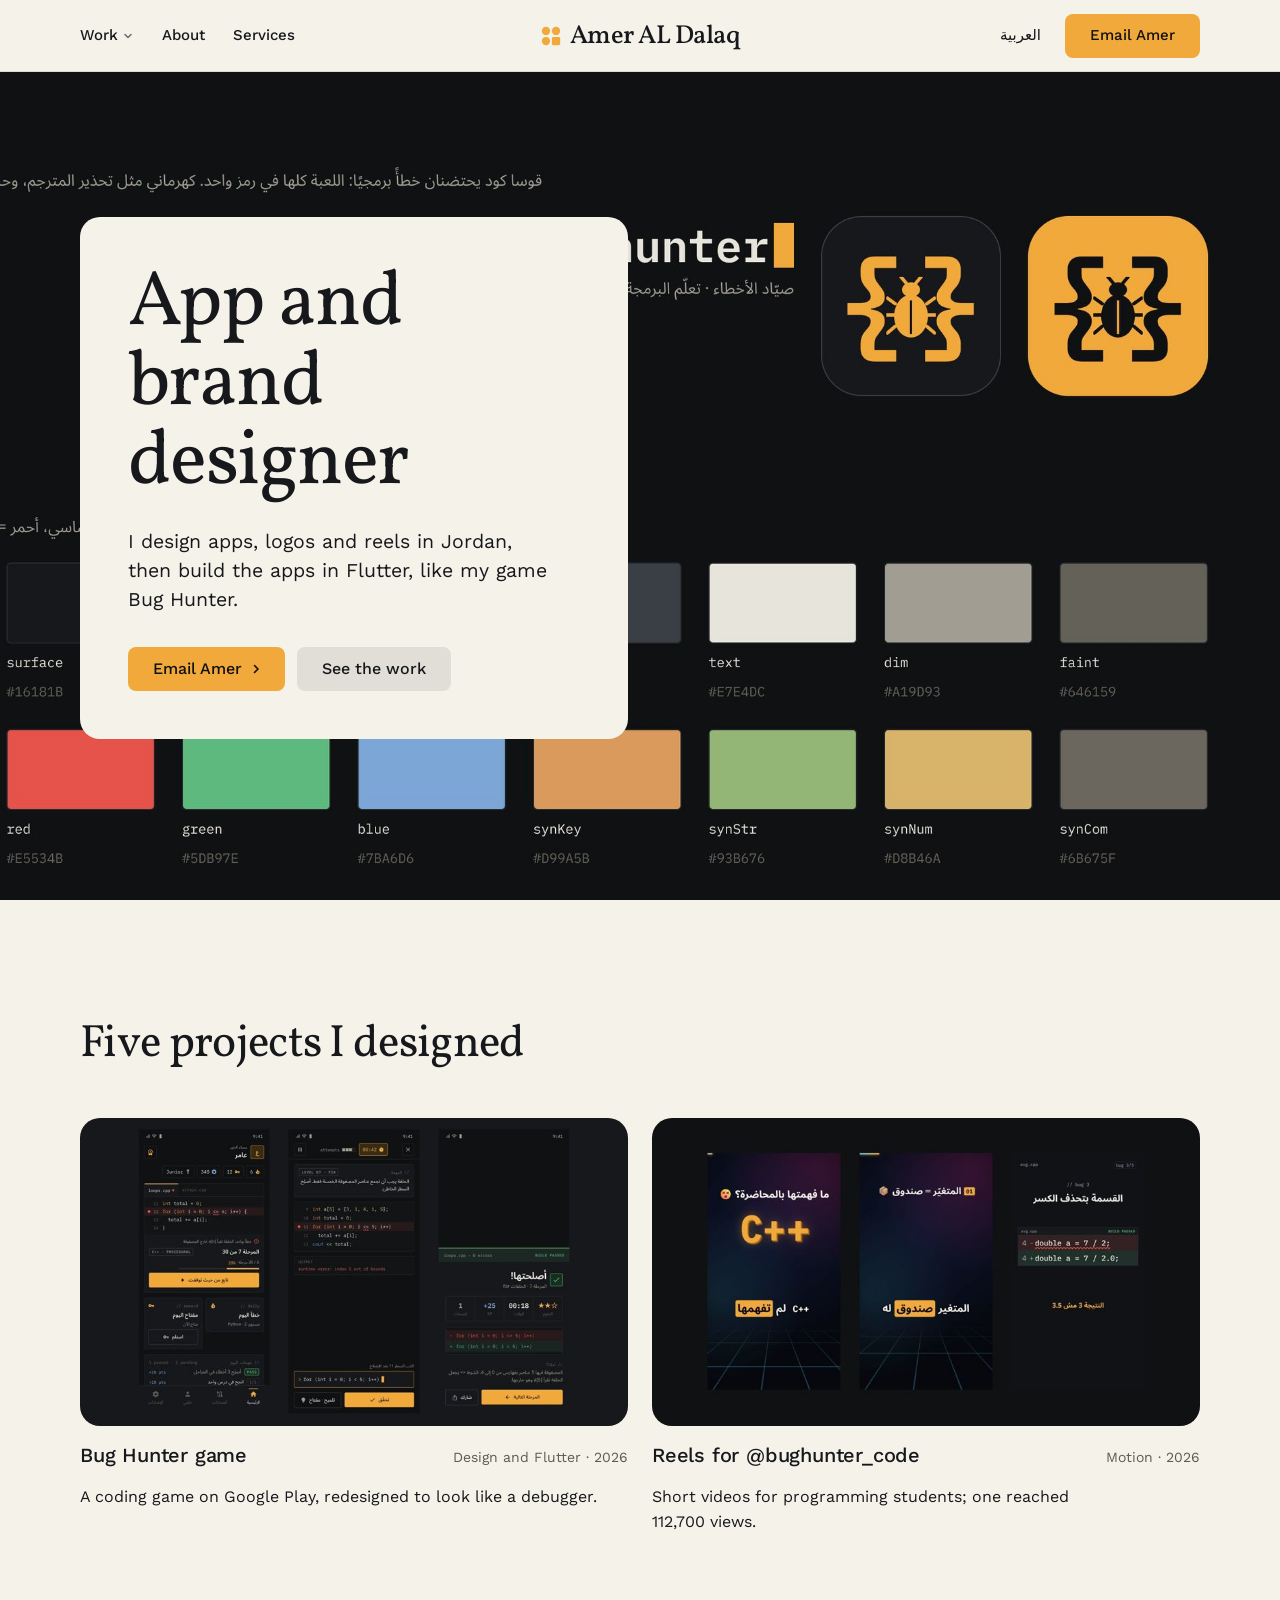
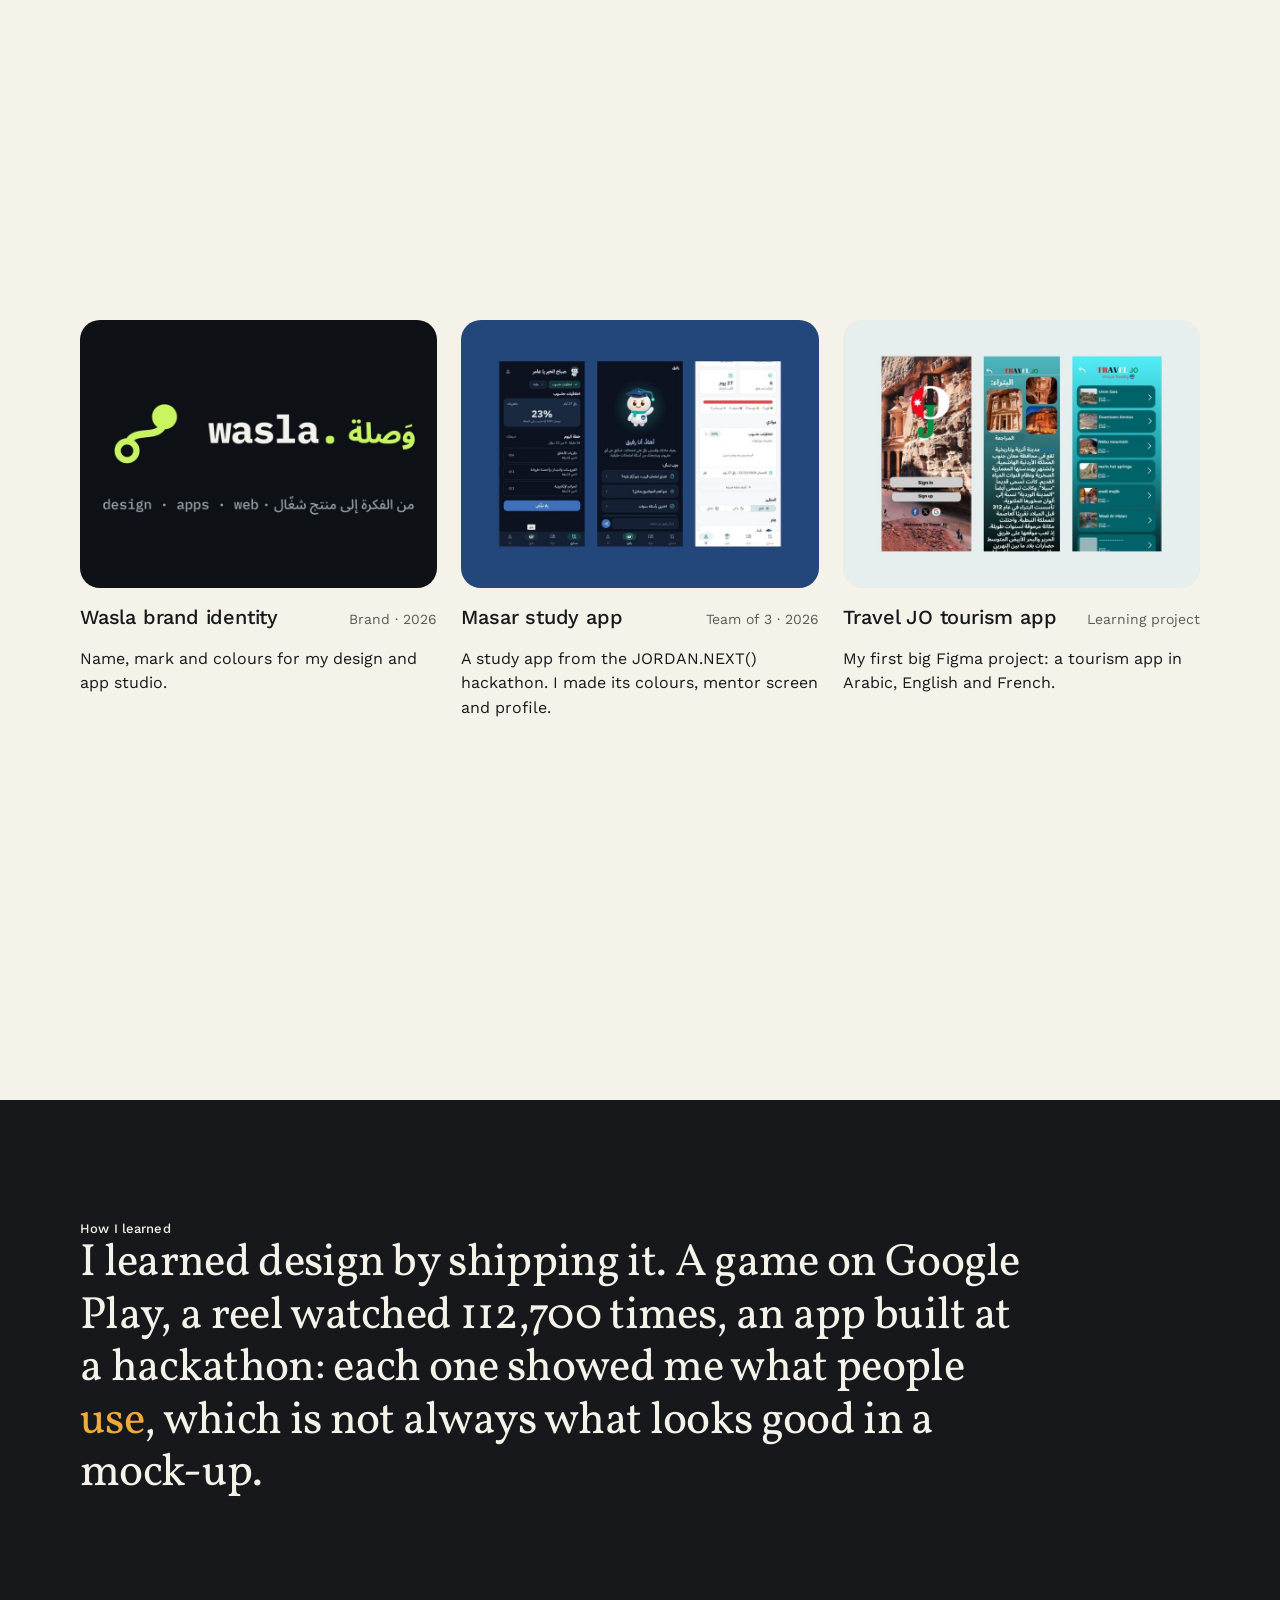
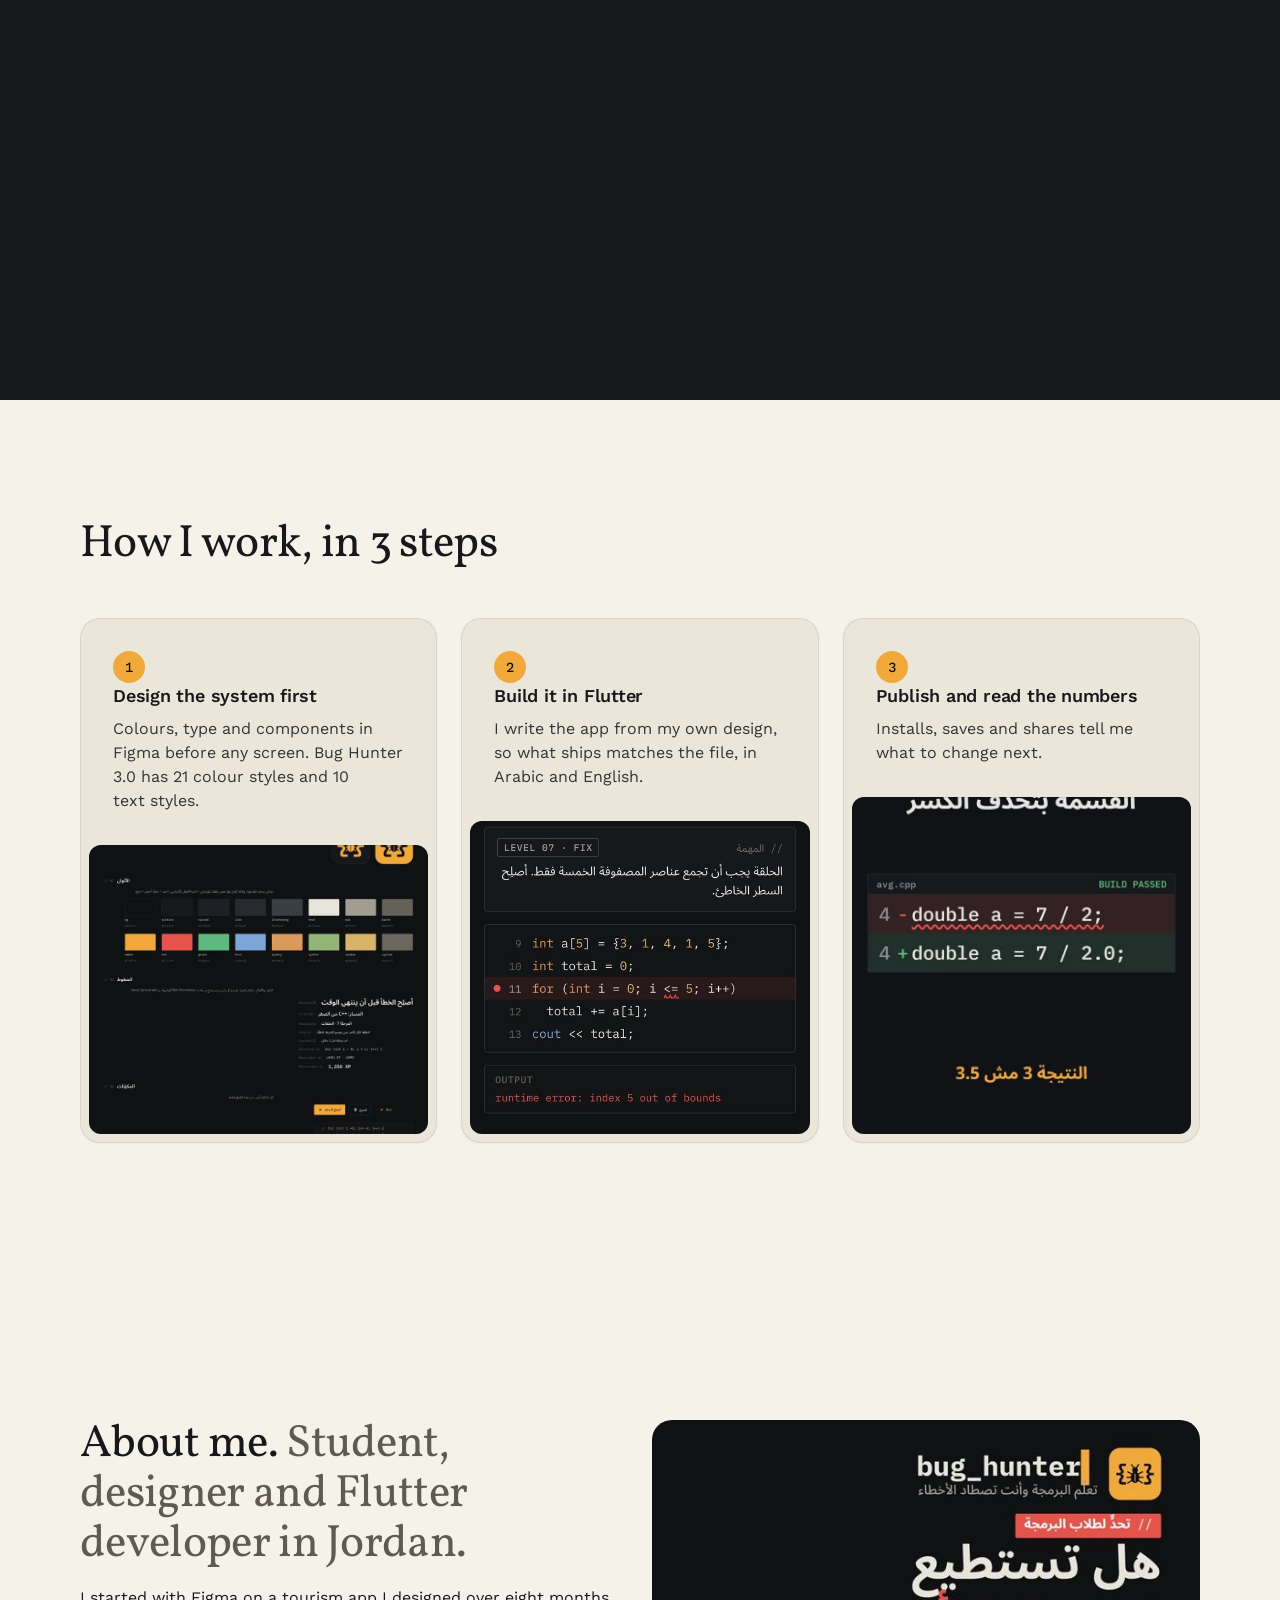
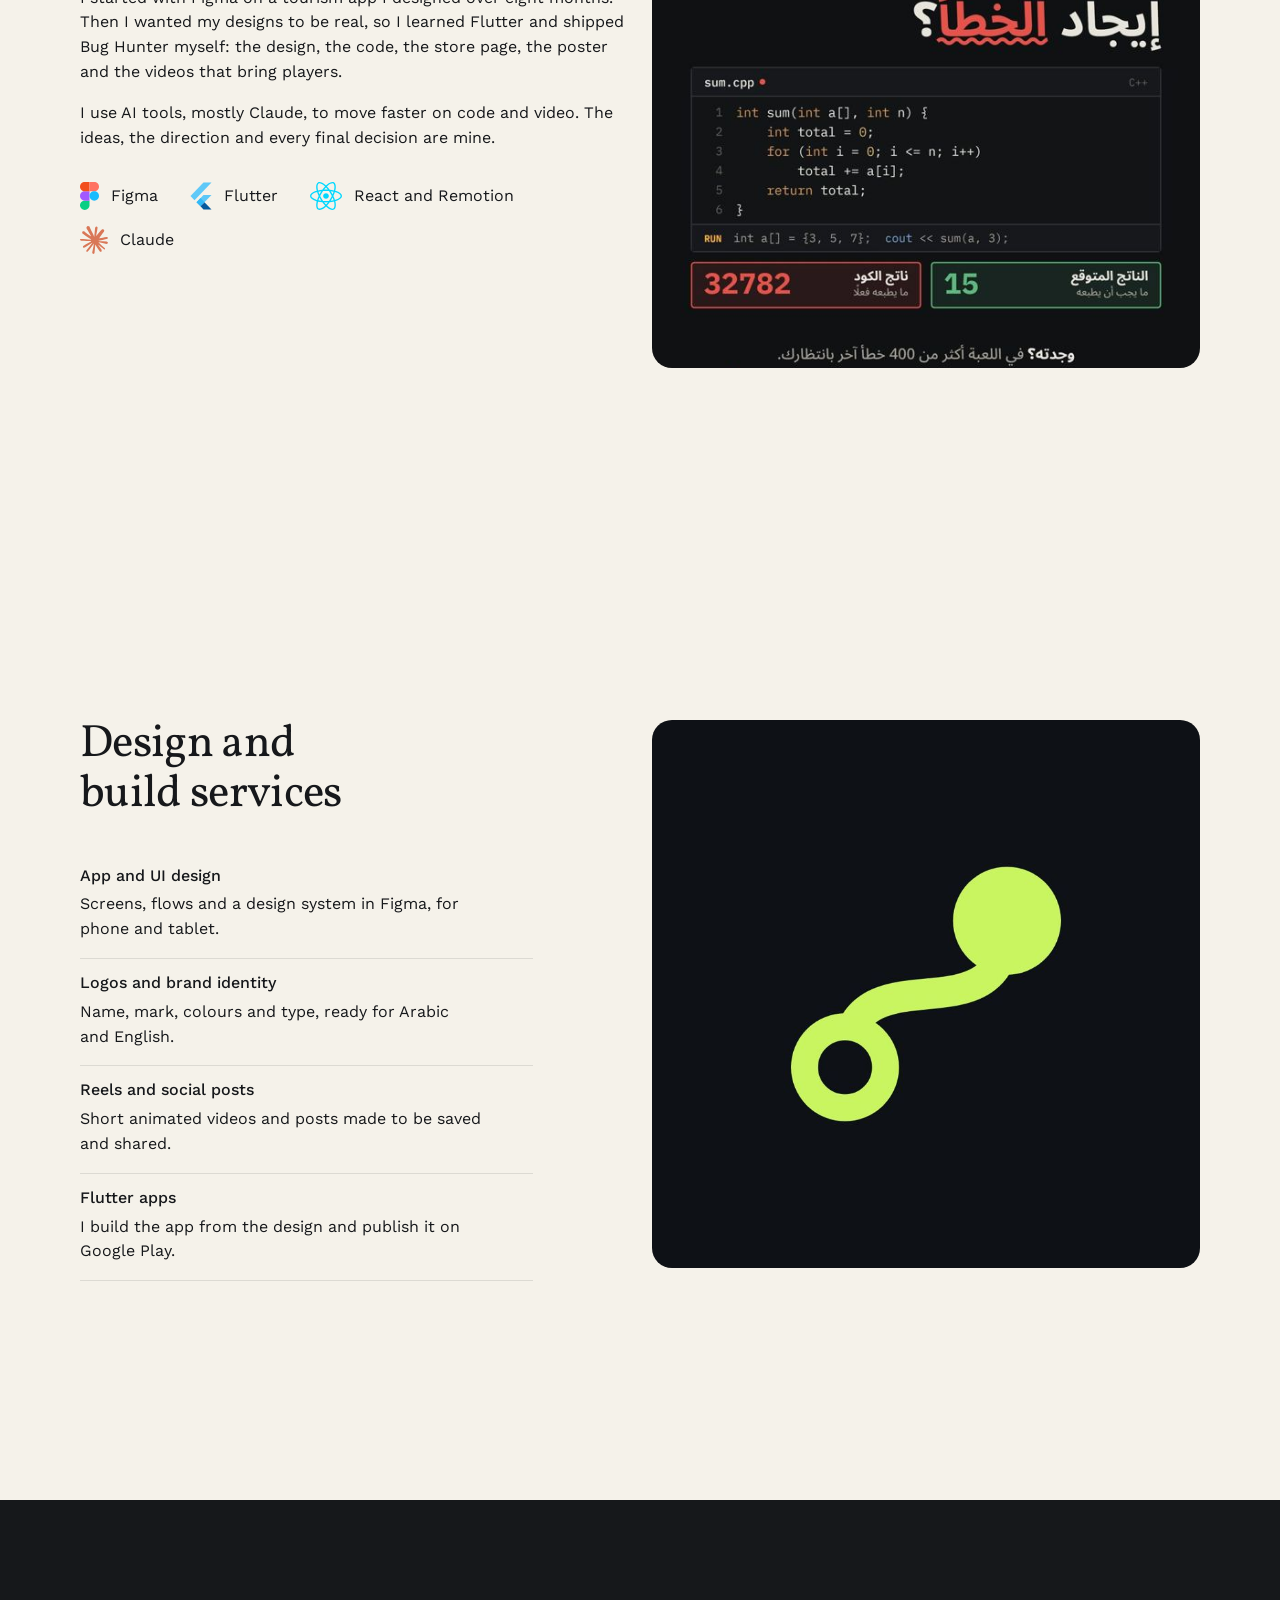
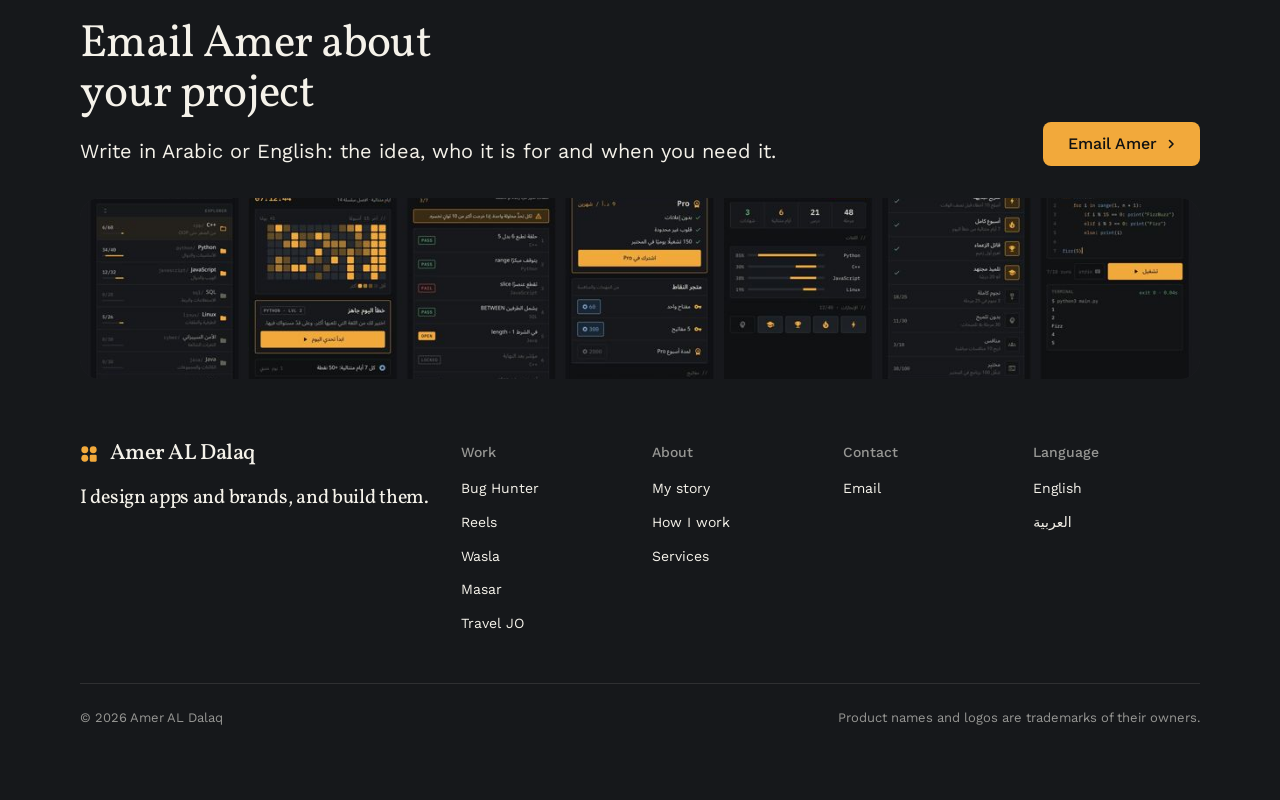
==== index.html @ de35b605 "Portfolio site: home page, five project pages, English and Arabic Co-Authored-By: Claude Opus 5.5 <n" ====
<!doctype html>
<html lang="en" data-type="service" data-radius="soft" data-buttons="tonal" data-motion>
<head>
<meta charset="utf-8">
<meta name="viewport" content="width=device-width, initial-scale=1, viewport-fit=cover">
<title data-ar-title-text="عامر الدلق: مصمم تطبيقات وهويات بصرية في الأردن">Amer AL Dalaq: app and brand designer in Jordan</title>
<meta name="description" content="Portfolio of Amer AL Dalaq: the Bug Hunter game, the Wasla brand, the Masar and Travel JO apps, and reels, from the first Figma frame to Google Play." data-ar-content="أعمال عامر الدلق: شاشات تطبيقات وشعارات وفيديوهات قصيرة، من أول إطار في Figma حتى تطبيق منشور على Google Play.">
<meta property="og:type" content="website">
<meta property="og:title" content="Amer AL Dalaq: app and brand designer in Jordan">
<meta property="og:description" content="App screens, logos and short videos, from Figma to Google Play.">
<meta property="og:image" content="share.jpg">
<meta name="twitter:card" content="summary_large_image">
<link rel="icon" href="favicon.svg" type="image/svg+xml">
<meta name="theme-color" content="#f5f2ea">
<!-- <link rel="canonical" href="https://amermdd2007-cell.github.io/portfolio/"> once the address is final -->
<meta name="site-kind" content="other">
<meta name="page-type" content="service">
<script>
  // Arabic chosen before (or ?lang=ar): hide the page for a moment so English never flashes; site.js lifts it.
  (function(){var q=new URLSearchParams(location.search).get('lang');
  if(q==='ar'){var r=document.documentElement;r.lang='ar';r.dir='rtl';r.classList.add('i18n-wait');setTimeout(function(){r.classList.remove('i18n-wait')},900)}})();
</script>
<link rel="preconnect" href="https://fonts.googleapis.com">
<link rel="preconnect" href="https://fonts.gstatic.com" crossorigin>
<link href="https://fonts.googleapis.com/css2?family=Vollkorn:wght@400&family=Work+Sans:wght@400..600&display=swap" rel="stylesheet">
<link rel="stylesheet" href="assets/system.css">
<link rel="stylesheet" href="assets/ui/cards.css">
<link rel="stylesheet" href="assets/motion/motion.css">
<link rel="stylesheet" href="assets/layout/layout.css">
<link rel="stylesheet" href="assets/icons/icon.css">
<style>
:root {
  --p-bg: #f5f2ea; --p-surface: #ebe6da; --p-ink: #16181b; --p-muted: #5f5b53;
  --p-accent: #f2a93b; --p-accent-ink: #111111; --p-action: #f2a93b; --p-action-ink: #111111;
  --p-inv-bg: #16181b; --p-inv-surface: #232427; --p-inv-ink: #f5f2ea; --p-inv-muted: #979794;
  --p-inv-accent: #f2a93b; --p-inv-accent-ink: #111111; --p-inv-action: #f2a93b; --p-inv-action-ink: #111111;
  --font-display: "Vollkorn", Georgia, serif;
  --font-text: "Work Sans", system-ui, sans-serif;
  --display-weight: 400;
  --display-tracking: -0.015em;
  --display-tracking-xl: -0.02em;
  --ly-scale: 1.04;
}
</style>
<link rel="stylesheet" href="site.css">
<script>document.documentElement.classList.add('m-enter');setTimeout(()=>document.documentElement.classList.add('m-enter-done'),700)</script>
<script>document.documentElement.classList.add('mo-js');setTimeout(()=>document.documentElement.classList.add('mo-safe'),2500)</script>
<link rel="modulepreload" href="assets/moments/moments.js">
<link rel="modulepreload" href="assets/moments/lib.js">
<link rel="modulepreload" href="assets/moments/word-highlight/moment.js">
</head>
<body>
<!-- type: service (a designer people hire)
     deal: hero photo, nav nav-split, close close-photo, footer footer-dark, rhythm space, buttons tonal, mark dots, grounds none
     palette card-pastels (sky-sand's blue ground fought the dark amber and teal work), type vollkorn (Vollkorn / Work Sans; IBM Plex Sans Arabic in Arabic)
     moments: word-highlight in #approach
     plan: hero (1) · work (2, g2) · approach statement (1) · process steps (1) · about (1) · services (1) · closing (1) -->

<header class="nav nav--split">
  <div class="wrap nav__bar">
    <a class="skip-link" href="#top" data-ar="تخطَّ إلى المحتوى">Skip to content</a>
    <nav class="nav__links" aria-label="Main" data-ar-aria="الرئيسية">
      <div class="nav__item">
        <a class="nav__link" href="#work"><span data-ar="الأعمال">Work</span> <svg class="chev" viewBox="0 0 12 12" aria-hidden="true"><path d="M3 4.5l3 3 3-3" fill="none" stroke="currentColor" stroke-width="1.5" stroke-linecap="round" stroke-linejoin="round"/></svg></a>
        <div class="nav__menu">
          <div class="wrap grid">
            <a class="menu-card span-3" href="work/bug-hunter.html">
              <div class="panel"><img class="frame__img" src="img/cover-bug-hunter-800.jpg" srcset="img/cover-bug-hunter-800.jpg 800w, img/cover-bug-hunter.jpg 1600w" sizes="(min-width: 1024px) 45vw, 92vw" width="1600" height="1200" alt="Three screens of the Bug Hunter game in its dark debugger style" data-ar-alt="ثلاث شاشات من لعبة Bug Hunter بتصميم المصحّح الداكن" loading="lazy"></div>
              <span class="t-card">Bug Hunter</span>
              <span class="t-small muted" data-ar="لعبة برمجة على Google Play">A programming game on Google Play</span>
            </a>
            <a class="menu-card span-3" href="work/reels.html">
              <div class="panel"><img class="frame__img" src="img/cover-reels-800.jpg" srcset="img/cover-reels-800.jpg 800w, img/cover-reels.jpg 1600w" sizes="(min-width: 1024px) 45vw, 92vw" width="1600" height="1200" alt="Three frames from Bug Hunter's C++ reels" data-ar-alt="ثلاث لقطات من فيديوهات C++ لصفحة Bug Hunter" loading="lazy"></div>
              <span class="t-card" data-ar="فيديوهات قصيرة">Short videos</span>
              <span class="t-small muted" data-ar="فيديو واحد وصل إلى 112,700 مشاهدة">One reached 112,700 views</span>
            </a>
            <a class="menu-card span-3" href="work/wasla.html">
              <div class="panel"><img class="frame__img" src="img/cover-wasla-800.jpg" srcset="img/cover-wasla-800.jpg 800w, img/cover-wasla.jpg 1200w" sizes="(min-width: 1024px) 45vw, 92vw" width="1200" height="900" alt="The wasla logo in lime on a dark ground" data-ar-alt="شعار وَصلة باللون الليموني على خلفية داكنة" loading="lazy"></div>
              <span class="t-card" data-ar="وَصلة">Wasla</span>
              <span class="t-small muted" data-ar="هوية لاستوديو تصميم وتطبيقات">Identity for a design and app studio</span>
            </a>
            <a class="menu-card span-3" href="work/masar.html">
              <div class="panel"><img class="frame__img" src="img/cover-masar-800.jpg" srcset="img/cover-masar-800.jpg 800w, img/cover-masar.jpg 1600w" sizes="(min-width: 1024px) 45vw, 92vw" width="1600" height="1200" alt="Three screens of the Masar study app on a navy ground" data-ar-alt="ثلاث شاشات من تطبيق مسار على خلفية كحلية" loading="lazy"></div>
              <span class="t-card" data-ar="مسار">Masar</span>
              <span class="t-small muted" data-ar="تطبيق مذاكرة من هاكاثون">A study app from a hackathon</span>
            </a>
          </div>
        </div>
      </div>
      <div class="nav__item"><a class="nav__link" href="#about" data-ar="عنّي">About</a></div>
      <div class="nav__item"><a class="nav__link" href="#services" data-ar="الخدمات">Services</a></div>
    </nav>
    <a class="nav__logo" href="#top"><span class="mark" data-mark="dots" aria-hidden="true"></span><span data-ar="عامر الدلق">Amer AL Dalaq</span></a>
    <div class="nav__actions">
      <button class="lang-toggle nav__link" type="button" data-lang-toggle lang="ar" aria-label="اقرأ الصفحة بالعربية">العربية</button>
      <a class="btn btn--primary" href="mailto:amer.mdddd.2007@gmail.com" data-ar="راسل عامر">Email Amer</a>
    </div>
    <button class="nav__toggle" type="button" aria-expanded="false" aria-label="Menu" data-ar-aria="القائمة">
      <svg width="18" height="18" viewBox="0 0 18 18" aria-hidden="true"><path d="M2 5h14M2 13h14" stroke="currentColor" stroke-width="1.6" stroke-linecap="round"/></svg>
    </button>
  </div>
</header>

<main id="top">
  <section class="hero hero--photo" data-enter data-calm="left" aria-labelledby="hero-h">
    <img class="hero__bg" src="img/hero.jpg" srcset="img/hero-1200.jpg 1200w, img/hero.jpg 2400w" sizes="100vw" width="2400" height="1333" alt="The Bug Hunter 3.0 design system in Figma: the bug logo on amber, the colour swatches and their names" data-ar-alt="نظام تصميم Bug Hunter 3.0 في Figma: شعار الحشرة على الكهرماني، وعيّنات الألوان وأسماؤها" style="--ly-pos: 100% 30%; --ly-pos-phone: 92% 40%" fetchpriority="high">
    <div class="wrap"><div class="hero-text">
      <div class="hero__text">
        <h1 id="hero-h" data-ar="مصمم تطبيقات وهويات بصرية">App and brand designer</h1>
        <p class="hero__lead" data-ar="أصمّم التطبيقات والشعارات والفيديوهات القصيرة في الأردن، ثم أبني التطبيقات بـ <bdi>Flutter</bdi>، مثل لعبتي <bdi>Bug Hunter</bdi>.">I design apps, logos and reels in Jordan, then build the apps in Flutter, like my game Bug Hunter.</p>
        <div class="btn-row">
          <a class="btn btn--primary" href="mailto:amer.mdddd.2007@gmail.com"><span data-ar="راسل عامر">Email Amer</span><svg class="m-arrow" viewBox="0 0 12 12" aria-hidden="true"><path class="m-arrow__stem" d="M1 6h8"/><path class="m-arrow__head" d="M4.5 2.5 8 6l-3.5 3.5"/></svg></a>
          <a class="btn btn--secondary" href="#work" data-ar="شاهد الأعمال">See the work</a>
        </div>
      </div>
    </div></div>
  </section>

  <section class="section g2" id="work" style="--h: 2" aria-labelledby="work-h">
    <div class="wrap">
      <div class="group">
        <div class="section-head">
          <h2 id="work-h" data-ar="خمسة مشاريع صمّمتها">Five projects I designed</h2>
        </div>
        <div class="grid" data-reveal="stagger">
          <a class="tile tile--big span-6" href="work/bug-hunter.html">
            <div class="tile__media"><img src="img/cover-bug-hunter-800.jpg" srcset="img/cover-bug-hunter-800.jpg 800w, img/cover-bug-hunter.jpg 1600w" sizes="(min-width: 1024px) 45vw, 92vw" width="1600" height="1200" alt="Home, game and result screens of Bug Hunter 3.0" data-ar-alt="شاشات الرئيسية واللعب والنتيجة في Bug Hunter 3.0" style="view-transition-name: p-bug-hunter" loading="lazy"></div>
            <div class="tile__head"><h3 data-ar="لعبة <bdi>Bug Hunter</bdi>">Bug Hunter game</h3><span class="tile__tag" data-ar="تصميم وبرمجة · 2026">Design and Flutter · 2026</span></div>
            <p data-ar="لعبة برمجة على <bdi>Google Play</bdi>، أعدت تصميمها لتشبه أداة تصحيح حقيقية.">A coding game on Google Play, redesigned to look like a debugger.</p>
          </a>
          <a class="tile tile--big span-6" href="work/reels.html">
            <div class="tile__media"><img src="img/cover-reels-800.jpg" srcset="img/cover-reels-800.jpg 800w, img/cover-reels.jpg 1600w" sizes="(min-width: 1024px) 45vw, 92vw" width="1600" height="1200" alt="Frames from the C++ in a minute reel and a bug-fix reel" data-ar-alt="لقطات من فيديو C++ بدقيقة وفيديو تصحيح خطأ" style="view-transition-name: p-reels" loading="lazy"></div>
            <div class="tile__head"><h3 data-ar="فيديوهات <bdi>@bughunter_code</bdi>">Reels for @bughunter_code</h3><span class="tile__tag" data-ar="موشن · 2026">Motion · 2026</span></div>
            <p data-ar="فيديوهات قصيرة لطلاب البرمجة؛ أحدها وصل إلى 112,700 مشاهدة.">Short videos for programming students; one reached 112,700 views.</p>
          </a>
        </div>
      </div>
      <div class="grid" data-reveal="stagger">
        <a class="tile tile--small span-4" href="work/wasla.html">
          <div class="tile__media"><img src="img/cover-wasla-800.jpg" srcset="img/cover-wasla-800.jpg 800w, img/cover-wasla.jpg 1200w" sizes="(min-width: 1024px) 45vw, 92vw" width="1200" height="900" alt="The wasla mark: a hollow dot joined by a curve to a full dot" data-ar-alt="علامة وَصلة: نقطة مفرغة يصلها منحنى بنقطة ممتلئة" style="view-transition-name: p-wasla" loading="lazy"></div>
          <div class="tile__head"><h3 data-ar="هوية وَصلة">Wasla brand identity</h3><span class="tile__tag" data-ar="هوية بصرية · 2026">Brand · 2026</span></div>
          <p data-ar="الاسم والعلامة والألوان لاستوديو التصميم والتطبيقات الخاص بي.">Name, mark and colours for my design and app studio.</p>
        </a>
        <a class="tile tile--small span-4" href="work/masar.html">
          <div class="tile__media"><img src="img/cover-masar-800.jpg" srcset="img/cover-masar-800.jpg 800w, img/cover-masar.jpg 1600w" sizes="(min-width: 1024px) 45vw, 92vw" width="1600" height="1200" alt="Masar's home, mentor and profile screens" data-ar-alt="شاشات الرئيسية والمرشد والملف الشخصي في مسار" style="view-transition-name: p-masar" loading="lazy"></div>
          <div class="tile__head"><h3 data-ar="تطبيق مسار">Masar study app</h3><span class="tile__tag" data-ar="فريق من 3 · 2026">Team of 3 · 2026</span></div>
          <p data-ar="تطبيق مذاكرة من هاكاثون <bdi>JORDAN.NEXT()</bdi>. صمّمت ألوانه وشاشة المرشد والملف الشخصي.">A study app from the JORDAN.NEXT() hackathon. I made its colours, mentor screen and profile.</p>
        </a>
        <a class="tile tile--small span-4" href="work/travel-jo.html">
          <div class="tile__media"><img src="img/cover-travel-jo-800.jpg" srcset="img/cover-travel-jo-800.jpg 800w, img/cover-travel-jo.jpg 1200w" sizes="(min-width: 1024px) 45vw, 92vw" width="1200" height="900" alt="Travel JO's welcome screen over Petra, the Petra page and a list of places" data-ar-alt="شاشة ترحيب Travel JO فوق البتراء، وصفحة البتراء، وقائمة أماكن" style="view-transition-name: p-travel-jo" loading="lazy"></div>
          <div class="tile__head"><h3 data-ar="تطبيق <bdi>Travel JO</bdi>">Travel JO tourism app</h3><span class="tile__tag" data-ar="مشروع تعلّم">Learning project</span></div>
          <p data-ar="أول مشروع كبير لي في <bdi>Figma</bdi>: تطبيق سياحي بالعربية والإنجليزية والفرنسية.">My first big Figma project: a tourism app in Arabic, English and French.</p>
        </a>
      </div>
    </div>
  </section>

  <section class="section statement ground-inverse" id="approach" data-moment="word-highlight" aria-label="How I learned design" data-ar-aria="كيف تعلّمت التصميم">
    <div class="wrap">
      <p class="t-label" data-ar="كيف تعلّمت">How I learned</p>
      <p class="mo-wh__text" data-ar="تعلّمت التصميم بالنشر. لعبة على <bdi>Google Play</bdi>، وفيديو شاهده 112,700 شخص، وتطبيق بُني في هاكاثون: كل واحد منها أراني ما <strong>يستخدمه</strong> الناس، وليس ما يبدو جميلاً في ملف التصميم فقط.">I learned design by shipping it. A game on Google Play, a reel watched 112,700 times, an app built at a hackathon: each one showed me what people <strong>use</strong>, which is not always what looks good in a mock-up.</p>
    </div>
  </section>

  <section class="section" id="process" style="--hm: 2" aria-labelledby="process-h">
    <div class="wrap">
      <div class="section-head">
        <h2 id="process-h" data-ar="طريقة عملي في 3 خطوات">How I work, in 3 steps</h2>
      </div>
      <div class="grid" data-reveal="stagger">
        <article class="card card--row span-4 m-nolift">
          <span class="step-num">1</span>
          <h3 data-ar="النظام قبل الشاشات">Design the system first</h3>
          <p data-ar="الألوان والخطوط والمكوّنات في <bdi>Figma</bdi> قبل أي شاشة. في <bdi>Bug Hunter 3.0</bdi> 21 لوناً و10 أنماط نصوص.">Colours, type and components in Figma before any screen. Bug Hunter 3.0 has 21 colour styles and 10 text styles.</p>
          <div class="panel panel--inset"><img class="frame__img" src="img/bug-hunter/design-system-800.jpg" width="800" height="1211" alt="The colour swatches of the Bug Hunter 3.0 design system" data-ar-alt="عيّنات ألوان نظام تصميم Bug Hunter 3.0" loading="lazy" style="object-position: 50% 38%"></div>
        </article>
        <article class="card card--row span-4 m-nolift">
          <span class="step-num">2</span>
          <h3 data-ar="أبنيه بـ <bdi>Flutter</bdi>">Build it in Flutter</h3>
          <p data-ar="أكتب التطبيق من تصميمي، فيخرج كما في الملف، بالعربية والإنجليزية.">I write the app from my own design, so what ships matches the file, in Arabic and English.</p>
          <div class="panel panel--inset"><img class="frame__img" src="img/bug-hunter/game.jpg" width="600" height="1298" alt="The Bug Hunter game screen with a bug underlined in red" data-ar-alt="شاشة اللعب في Bug Hunter وتحت الخطأ خط أحمر" loading="lazy" style="object-position: 50% 20%"></div>
        </article>
        <article class="card card--row span-4 m-nolift">
          <span class="step-num">3</span>
          <h3 data-ar="أنشر وأقرأ الأرقام">Publish and read the numbers</h3>
          <p data-ar="التحميلات والحفظ والمشاركة تقول لي ماذا أغيّر بعد ذلك.">Installs, saves and shares tell me what to change next.</p>
          <div class="panel panel--inset"><img class="frame__img" src="img/reels/r4_20-1080-700.jpg" width="700" height="1244" alt="A reel frame fixing a bug: 7 / 2 changed to 7 / 2.0" data-ar-alt="لقطة من فيديو يصلّح خطأ: 7 / 2 تصبح 7 / 2.0" loading="lazy" style="object-position: 50% 42%"></div>
        </article>
      </div>
    </div>
  </section>

  <section class="section" id="about" aria-labelledby="about-h">
    <div class="wrap">
      <div class="grid grid--top">
        <div class="span-6 stack-4">
          <h2 id="about-h"><span data-ar="عنّي.">About me.</span> <span class="muted" data-ar="طالب ومصمم ومطوّر <bdi>Flutter</bdi> في الأردن.">Student, designer and Flutter developer in Jordan.</span></h2>
          <p class="measure" data-ar="بدأت مع <bdi>Figma</bdi> بتطبيق سياحي صمّمته على مدى ثمانية أشهر. ثم أردت أن تصبح تصاميمي حقيقية، فتعلّمت <bdi>Flutter</bdi> ونشرت <bdi>Bug Hunter</bdi> بنفسي: التصميم والكود وصفحة المتجر والبوستر والفيديوهات التي تجلب اللاعبين.">I started with Figma on a tourism app I designed over eight months. Then I wanted my designs to be real, so I learned Flutter and shipped Bug Hunter myself: the design, the code, the store page, the poster and the videos that bring players.</p>
          <p class="measure" data-ar="أستخدم أدوات الذكاء الاصطناعي، وأكثرها <bdi>Claude</bdi>، لأسرع في الكود والفيديو. الفكرة والاتجاه وكل قرار أخير هي مني.">I use AI tools, mostly Claude, to move faster on code and video. The ideas, the direction and every final decision are mine.</p>
          <ul class="tools" style="margin-top: var(--s-6)" aria-label="Tools I use" data-ar-aria="الأدوات التي أستخدمها">
            <li><img src="assets/icons/figma.svg" alt="" width="27" height="40" loading="lazy">Figma</li>
            <li><img src="assets/icons/flutter.svg" alt="" width="33" height="40" loading="lazy">Flutter</li>
            <li data-ar="&lt;img src=&quot;assets/icons/react.svg&quot; alt=&quot;&quot; width=&quot;40&quot; height=&quot;36&quot; loading=&quot;lazy&quot;&gt;&lt;bdi&gt;React&lt;/bdi&gt; و&lt;bdi&gt;Remotion&lt;/bdi&gt;"><img src="assets/icons/react.svg" alt="" width="40" height="36" loading="lazy">React and Remotion</li>
            <li><img src="assets/icons/claude.svg" alt="" width="40" height="40" loading="lazy">Claude</li>
          </ul>
        </div>
        <div class="frame frame--photo span-6 start-7 about-photo" data-reveal-img>
          <img class="frame__img" src="img/bug-hunter/poster.jpg" srcset="img/bug-hunter/poster-600.jpg 600w, img/bug-hunter/poster.jpg 1000w" sizes="(min-width: 1024px) 45vw, 92vw" width="1000" height="1414" alt="The dark A4 Bug Hunter poster with a QR code to Google Play" data-ar-alt="بوستر Bug Hunter الداكن بمقاس A4 مع رمز QR إلى Google Play" loading="lazy" style="object-position: 50% 0%">
        </div>
      </div>
    </div>
  </section>

  <section class="section" id="services" aria-labelledby="services-h">
    <div class="wrap">
      <div class="grid grid--top">
        <div class="span-5">
          <h2 id="services-h" data-ar="ما أصمّمه وأبنيه">Design and build services</h2>
          <ul class="rows" style="margin-top: var(--s-6)">
            <li><span class="rows__name" data-ar="تصميم التطبيقات والواجهات">App and UI design</span><p data-ar="شاشات ومسارات ونظام تصميم في <bdi>Figma</bdi>، للجوال والتابلت.">Screens, flows and a design system in Figma, for phone and tablet.</p></li>
            <li><span class="rows__name" data-ar="الشعارات والهوية البصرية">Logos and brand identity</span><p data-ar="الاسم والعلامة والألوان والخطوط، جاهزة للعربية والإنجليزية.">Name, mark, colours and type, ready for Arabic and English.</p></li>
            <li><span class="rows__name" data-ar="الريلز ومنشورات التواصل">Reels and social posts</span><p data-ar="فيديوهات قصيرة متحركة ومنشورات تُحفظ وتُشارك.">Short animated videos and posts made to be saved and shared.</p></li>
            <li><span class="rows__name" data-ar="تطبيقات <bdi>Flutter</bdi>">Flutter apps</span><p data-ar="أبني التطبيق من التصميم وأنشره على <bdi>Google Play</bdi>.">I build the app from the design and publish it on Google Play.</p></li>
          </ul>
        </div>
        <div class="frame frame--photo span-6 start-7 services-photo" data-reveal-img>
          <img class="frame__img" src="img/wasla/wasla-profile-800.jpg" srcset="img/wasla/wasla-profile-800.jpg 800w, img/wasla/wasla-profile.jpg 1080w" sizes="(min-width: 1024px) 45vw, 92vw" width="1080" height="1080" alt="The wasla mark in lime on ink: a hollow dot joined by a curve to a full dot" data-ar-alt="علامة وَصلة الليمونية على الحبر: نقطة مفرغة يصلها منحنى بنقطة ممتلئة" loading="lazy">
        </div>
      </div>
    </div>
  </section>
</main>

<footer class="footer closing footer--dark ground-inverse" id="contact" aria-labelledby="close-h">
  <div class="wrap">
    <div class="closing__cta close--photo">
      <div class="section-head--split">
        <div><h2 id="close-h" data-ar="راسل عامر بخصوص مشروعك">Email Amer about your project</h2><p class="t-lead" data-ar="اكتب لي بالعربية أو الإنجليزية: ما الفكرة، ولمن، ومتى تحتاجها.">Write in Arabic or English: the idea, who it is for and when you need it.</p></div>
        <a class="btn btn--primary" href="mailto:amer.mdddd.2007@gmail.com"><span data-ar="راسل عامر">Email Amer</span><svg class="m-arrow" viewBox="0 0 12 12" aria-hidden="true"><path class="m-arrow__stem" d="M1 6h8"/><path class="m-arrow__head" d="M4.5 2.5 8 6l-3.5 3.5"/></svg></a>
      </div>
      <div class="close__media"><img src="img/close-1280.jpg" srcset="img/close-700.jpg 700w, img/close-1280.jpg 1280w, img/close.jpg 2560w" sizes="(min-width: 1440px) 1280px, 92vw" width="2560" height="760" alt="Seven Bug Hunter 3.0 screens side by side: paths, daily bug, season, store, profile, achievements and the code lab" data-ar-alt="سبع شاشات من Bug Hunter 3.0 جنباً إلى جنب: المسارات وخطأ اليوم والموسم والمتجر والملف الشخصي والإنجازات ومختبر الكود" loading="lazy"></div>
    </div>
    <div class="closing__links">
      <div class="grid">
        <div class="span-4 stack-4">
          <a class="nav__logo" href="#top"><span class="mark" data-mark="dots" aria-hidden="true"></span><span data-ar="عامر الدلق">Amer AL Dalaq</span></a>
          <p class="footer__lede" data-ar="أصمّم التطبيقات والهويات، وأبنيها.">I design apps and brands, and build them.</p>
        </div>
        <div class="span-2 footer__col"><h3 data-ar="الأعمال">Work</h3><ul>
          <li><a href="work/bug-hunter.html">Bug Hunter</a></li>
          <li><a href="work/reels.html" data-ar="الفيديوهات">Reels</a></li>
          <li><a href="work/wasla.html" data-ar="وَصلة">Wasla</a></li>
          <li><a href="work/masar.html" data-ar="مسار">Masar</a></li>
          <li><a href="work/travel-jo.html">Travel JO</a></li>
        </ul></div>
        <div class="span-2 footer__col"><h3 data-ar="عنّي">About</h3><ul>
          <li><a href="#about" data-ar="قصتي">My story</a></li>
          <li><a href="#process" data-ar="طريقة عملي">How I work</a></li>
          <li><a href="#services" data-ar="الخدمات">Services</a></li>
        </ul></div>
        <div class="span-2 footer__col"><h3 data-ar="تواصل">Contact</h3><ul>
          <li><a href="mailto:amer.mdddd.2007@gmail.com" data-ar="البريد">Email</a></li>
        </ul></div>
        <div class="span-2 footer__col"><h3 data-ar="اللغة">Language</h3><ul>
          <li><a href="index.html" lang="en">English</a></li>
          <li><a href="index.html?lang=ar" lang="ar">العربية</a></li>
        </ul></div>
      </div>
      <div class="footer__legal">
        <span>&copy; 2026 <span data-ar="عامر الدلق">Amer AL Dalaq</span></span>
        <span data-ar="أسماء المنتجات وشعاراتها علامات تجارية لأصحابها.">Product names and logos are trademarks of their owners.</span>
      </div>
    </div>
  </div>
</footer>

<script type="module" src="site.js"></script>
<script type="module" src="assets/system.js"></script>
<script type="module" src="assets/motion/motion.js"></script>
<script type="module" src="assets/layout/layout.js"></script>
</body>
</html>
---- assets/system.css ----
/*
  taste-skill system.css - the one system for the page. Link it first, then assets/ui/cards.css (the
  feature card, its panel and the fragment placements), then set the palette (--p-*), the fonts and
  the radius set on :root in the page (node scripts/start.mjs prints that block).
  Do not add a second grid, spacing scale, type scale, radius scale, button or card style.
*/

/* ---------------------------------------------------------------- tokens */
:root {
  /* palette (hex only; fx.js reads --bg --surface --ink --muted --accent --accent-ink) */
  --p-bg: #ffffff;
  --p-surface: #f4f4f4;
  --p-ink: #111111;
  --p-muted: #6b6b6b;
  --p-accent: #1a4be0;
  --p-accent-ink: #ffffff;
  --p-action: #1a4be0;      /* buttons, links, focus: the accent, or the ink when the accent is too pale */
  --p-action-ink: #ffffff;
  --p-inv-bg: #111111;
  --p-inv-surface: #1c1c1c;
  --p-inv-ink: #f4f4f4;
  --p-inv-muted: #a3a3a3;
  --p-inv-accent: #ffffff;
  --p-inv-accent-ink: #111111;
  --p-inv-action: #ffffff;
  --p-inv-action-ink: #111111;
  /* the lit ground behind UI and in the closing band (references/cards.md), one per page, tech pages only
     (none on kind other, which is flat): <html data-ground="sand|sky|sage|painting">. system.js gives it to every ground
     that holds UI, on light and dark pages alike; --hue on one panel changes only its accent */
  --ground-bg: #d9ccb7; --ground-surface: #e9e0d2; --ground-ink: #2a2622; --ground-muted: #5a534a; --ground-accent: #a8794a;

  /* fonts */
  --font-display: system-ui, -apple-system, "Segoe UI", sans-serif;
  --font-text: system-ui, -apple-system, "Segoe UI", sans-serif;
  --font-mono: ui-monospace, "SFMono-Regular", Menlo, Consolas, monospace;
  --display-weight: 400;    /* headlines 400; 500 on a tech page (software, gaming, hardware) */
  --display-tracking: -0.025em;

  /* the page rhythm (references/layout-v4.md): one section per screen. The header is fixed and
     --nav tall; every section is padded --padt above and --padb (plus the phone action bar, --bar)
     below, and is exactly one or two screens tall (--h: 1 or 2; --hm on a phone). The hero's words
     start --hgap under the header and its content ends --hpadb above the fold. */
  --nav: 72px;
  --padt: 120px;
  --padb: 72px;
  --hgap: 48px;
  --hpadb: 64px;
  --bar: 0px;
  /* grid: one .wrap (alias .container) for the header, every section and the footer, the same
     --gut on both sides: 1280 wide at x 80-1360 at 1440, 342 at x 24-366 at 390 */
  --container: 1280px;
  --gut: 80px;
  --pad: var(--gut);
  --gutter: 24px;

  /* spacing: 4/8 scale */
  --s-1: 4px;  --s-2: 8px;  --s-3: 12px; --s-4: 16px; --s-5: 24px;
  --s-6: 32px; --s-7: 48px; --s-8: 64px; --s-9: 96px; --s-10: 128px;
  --section: 40px;      /* only a .section outside main (the kit's demo pages); every main > section and
                           footer.closing take --padt and --padb */
  --section-band: 56px; /* the same for an older footer outside footer.closing */
  --head-gap: 48px;     /* the one heading-to-content gap, 32 on a phone (layout.css reads it as --ly-head-gap) */
  --card-pad: 16px;     /* card padding (cards.css sets its own for cards with a panel) */
  --card-gap: 16px;     /* gap between cards */

  /* type scale (the only sizes on the page) */
  --t-label: 13px;
  --t-small: 14px;
  --t-body: 16px;
  --t-lead: 18px;
  --t-card: 18px;
  --t-h3: 24px;
  /* straight lines from the phone size at 390 to the desktop size at 1440 (system.md's table) */
  --t-h2: clamp(30px, 1.72vw + 23.3px, 48px);
  --t-h1: clamp(38px, 3.24vw + 25.4px, 72px);
  /* a big number stays a step under the h2 (VI-11): 38 at 1440, 28 at 390, so it never reads as a
     section heading; a stats row and a price set their own, smaller still */
  --t-stat: clamp(28px, .952vw + 24.29px, 38px);

  /* radius: one scale (soft by default; data-radius on <html> switches it) */
  --r-sm: 8px;  --r-md: 12px; --r-lg: 20px; --r-btn: 8px;

  /* controls (fixed here; a page never adds its own) */
  --btn-h: 44px;
  --btn-h-sm: 36px;
  --nav-h: var(--nav);  /* the older name, kept for the kit's files */
  --icon: 16px;         /* small icons: socials, menu chevrons, mono brand marks */

  /* motion: the one UI ease-out (motion.css --m-ease and ui/base.css --u-ease read it; references/motion.md) */
  --ease: cubic-bezier(.2, .8, .2, 1);
  --dur: 180ms;
}
html[data-radius="sharp"] { --r-sm: 4px; --r-md: 6px;  --r-lg: 8px;  --r-btn: 4px; }
html[data-radius="soft"]  { --r-sm: 8px; --r-md: 12px; --r-lg: 20px; --r-btn: 8px; }
html[data-radius="round"] { --r-sm: 10px; --r-md: 16px; --r-lg: 24px; --r-btn: 999px; }
/* the four lit grounds (references/cards.md); sand is the default above. painting goes with
   painterly-landscape (x.ai's daylight sky over olive hills) */
html[data-ground="sky"]      { --ground-bg: #c6d3df; --ground-surface: #d6e0e9; --ground-ink: #25303a; --ground-muted: #4d5964; --ground-accent: #3f6a92; }
html[data-ground="sage"]     { --ground-bg: #cdd6c6; --ground-surface: #dce3d6; --ground-ink: #262d24; --ground-muted: #535b51; --ground-accent: #6c8e63; }
html[data-ground="painting"] { --ground-bg: #79a8d6; --ground-surface: #a6c4e2; --ground-ink: #16212c; --ground-muted: #273949; --ground-accent: #9c9b3c; }
/* cards.css takes its card and panel radii from this scale */
html[data-radius] .card { --c-r: var(--r-lg); }
html[data-radius] .panel { --p-r: var(--r-md); }

/* a phone: the header 56, the sections padded 96 / 48, the hero's words 40 under the header and its
   content ending 24 above the fold, 24 at both sides, 12 between columns */
@media (max-width: 639px) {
  :root { --nav: 56px; --padt: 96px; --padb: 48px; --hgap: 40px; --hpadb: 24px; --gut: 24px; --gutter: 12px; --card-gap: 12px; --head-gap: 32px; }
}
@media (min-width: 640px) {
  :root { --gut: 48px; --section: 48px; --section-band: 72px; --card-pad: 24px; }
}
@media (min-width: 1024px) {
  :root { --gut: 80px; --section: 56px; --section-band: 96px; --card-gap: 24px;
          --t-lead: 20px; --t-card: 20px; --t-h3: 28px; }
  /* a place (and a local service): the 1200 column at x 120-1320 */
  html[data-type="place"] { --gut: 120px; --container: 1200px; }
}
/* a place (VI-06, ST-96, PH-23): its own smaller type (h1 48/53 and 32/37, h2 32/40 and 24/30, titles
   and the sub-line 20 and 18), the Recipe 3 hero's gap under its photograph (40, 24 on a phone),
   square photographs and cards and 2px buttons, whatever data-radius and data-buttons say */
:root[data-type="place"] {
  --hgap: 40px;
  --t-h1: clamp(32px, 1.524vw + 26.06px, 48px);
  --t-h2: clamp(24px, .762vw + 21px, 32px);
  --t-h3: clamp(20px, .381vw + 18.51px, 24px);
  --r-sm: 2px; --r-md: 0px; --r-lg: 0px; --r-btn: 2px;
}
:root[data-type="place"] :is(h1, .t-h1) { line-height: 1.104; }
:root[data-type="place"] :is(h2, .t-h2) { line-height: 1.25; }
@media (max-width: 639px) {
  :root[data-type="place"] { --hgap: 24px; }
  :root[data-type="place"] :is(h1, .t-h1) { line-height: 1.156; }
}

/* ---------------------------------------------------------------- grounds (at most three) */
:root, .ground-base {
  --bg: var(--p-bg); --surface: var(--p-surface); --ink: var(--p-ink); --muted: var(--p-muted);
  --accent: var(--p-accent); --accent-ink: var(--p-accent-ink); --card: var(--p-surface);
  --action: var(--p-action); --action-ink: var(--p-action-ink);
}
.ground-surface {
  --bg: var(--p-surface); --surface: var(--p-bg); --ink: var(--p-ink); --muted: var(--p-muted);
  --accent: var(--p-accent); --accent-ink: var(--p-accent-ink); --card: var(--p-bg);
  --action: var(--p-action); --action-ink: var(--p-action-ink);
}
.ground-inverse {
  --bg: var(--p-inv-bg); --surface: var(--p-inv-surface); --ink: var(--p-inv-ink); --muted: var(--p-inv-muted);
  --accent: var(--p-inv-accent); --accent-ink: var(--p-inv-accent-ink); --card: var(--p-inv-surface);
  --action: var(--p-inv-action); --action-ink: var(--p-inv-action-ink);
}
:root, .ground-base, .ground-surface, .ground-inverse {
  --line: color-mix(in oklab, var(--ink) 11%, transparent);
  --line-strong: color-mix(in oklab, var(--ink) 20%, transparent);
  /* effects (fx.js) and UI fragments (assets/ui) take the colours of the ground they sit on */
  --fx-bg: var(--bg); --fx-surface: var(--surface); --fx-ink: var(--ink); --fx-muted: var(--muted);
  --fx-accent: var(--accent); --fx-accent-ink: var(--accent-ink);
  --ui-font: var(--font-text); --ui-mono: var(--font-mono); --ui-radius: var(--r-md);
}
.ground-base, .ground-surface, .ground-inverse { background: var(--bg); color: var(--ink); }

/* ---------------------------------------------------------------- base */
*, *::before, *::after { box-sizing: border-box; }
/* an anchor lands on the section's top (the judge's frame): the fixed header covers --nav of its --padt */
html { -webkit-text-size-adjust: 100%; scroll-padding-top: 0; scroll-behavior: auto; margin: 0; }
body {
  margin: 0; background: var(--bg); color: var(--ink);
  font: 400 var(--t-body)/1.55 var(--font-text);
  -webkit-font-smoothing: antialiased; text-rendering: optimizeLegibility; overflow-x: clip;
}
img, svg, video, canvas { display: block; max-width: 100%; }
/* hidden means hidden, also on an img the line above makes a block (a menu tab's photograph, a peek photograph) */
[hidden] { display: none !important; }
img, video { height: auto; }
a { color: inherit; text-decoration: none; }
button { font: inherit; color: inherit; }
h1, h2, h3, h4, p, ul, ol, figure, blockquote { margin: 0; }
ul, ol { padding: 0; list-style: none; }
h1, h2, h3, h4 {
  font-family: var(--font-display); font-weight: var(--display-weight);
  letter-spacing: var(--display-tracking); text-wrap: balance; overflow-wrap: break-word;
  /* a long word (a German compound at 390) breaks at a syllable with a hyphen, in the language of <html lang>;
     only words of 10 letters or more, 4 at least on each side, so a short English heading never breaks */
  hyphens: auto; -webkit-hyphens: auto; hyphenate-limit-chars: 10 4 4;
}
h1, .t-h1 { font-size: var(--t-h1); line-height: 1.04; }
h2, .t-h2 { font-size: var(--t-h2); line-height: 1.1; }
h3, .t-h3 { font-size: var(--t-h3); line-height: 1.2; }
h4, .t-card { font-family: var(--font-text); font-weight: 500; font-size: var(--t-card); line-height: 1.3; letter-spacing: -0.01em; }
p { text-wrap: pretty; }
.t-lead  { font-size: var(--t-lead); line-height: 1.5; }
.t-body  { font-size: var(--t-body); line-height: 1.55; }
.t-small { font-size: var(--t-small); line-height: 1.5; }
.t-label { font-size: var(--t-label); font-weight: 500; line-height: 1.4; letter-spacing: 0.01em; }
.t-stat  { font-family: var(--font-display); font-weight: var(--display-weight); font-size: var(--t-stat);
           line-height: 1; letter-spacing: var(--display-tracking); font-variant-numeric: tabular-nums; }
.muted { color: var(--muted); }
.mono  { font-family: var(--font-mono); }
.measure { max-width: 62ch; }
:focus-visible { outline: 2px solid var(--action); outline-offset: 2px; border-radius: 2px; }
::selection { background: color-mix(in oklab, var(--accent) 30%, transparent); }

/* ---------------------------------------------------------------- grid */
.wrap, .container { width: min(100% - 2 * var(--gut), var(--container)); margin-inline: auto; padding-inline: 0; }
.grid { display: grid; grid-template-columns: repeat(12, minmax(0, 1fr)); column-gap: var(--gutter); row-gap: var(--card-gap); }
.grid > * { min-width: 0; grid-column: 1 / -1; }
.section { padding-block: var(--section); }

/* ---------------------------------------------------------------- one section per screen
   The page is a stack of screens. Framed at scrollY = k x the screen height, a shot shows exactly one
   section: the hero alone on the first screen, every other section (and footer.closing, the close and
   the footer in one) exactly one or two screens tall, its h2 first, --padt under its top. Heights
   and padding do it: no pinning, snapping or script.
     <section class="section" id=".." style="--h: 2">     (2 screens; --hm sets a phone's count alone)
       <div class="wrap"> the h2 first, then the content </div>     (the one in-flow child)
     </section>
   A layer (a full-bleed photograph or ground behind the words) is an <img class="layer" aria-hidden="true">
   beside the .wrap. Content must fit: one screen holds 708px of content at 1440x900 (900 - 120 - 72),
   two hold 1,608 (the second screen's part starts --padt under its top with .g2). From 640 to 1279 a
   section keeps at least its screens and grows past them rather than overlap the next. */
main > :is(section, .section), footer.closing {
  position: relative; box-sizing: border-box;
  height: calc(var(--h, 1) * 100vh); height: calc(var(--h, 1) * 100svh);
  padding: var(--padt) 0 calc(var(--padb) + var(--bar));
}
main > :is(section, .section) > :is(.wrap, .container), footer.closing > .wrap { position: relative; z-index: 1; height: 100%; }
main > :is(section, .section) > :is(.wrap, .container):not(.grid) { display: flex; flex-direction: column; }
/* a .wrap that is the section's grid too (class="wrap grid"): its rows start at the top */
main > :is(section, .section) > :is(.wrap, .container).grid { align-content: start; }
/* .fill: the block that takes what the screen leaves under the heading (a photograph, a frame) */
main > :is(section, .section) > .wrap > .fill { flex: 1 1 0; min-height: 0; }
/* two screens as two groups: row 1 the h2 and the first group, row 2 the rest (no second h2), starting
   --padt under the second screen's top, so the second shot looks like any other section */
main > :is(section, .section).g2, footer.closing.g2 { --h: 2; }
main > :is(section, .section).g2 > :is(.wrap, .container), footer.closing.g2 > .wrap { display: grid; grid-template-rows: minmax(0, 1fr) minmax(0, 1fr); row-gap: calc(var(--padt) + var(--padb) + var(--bar)); }
main > :is(section, .section).g2 > :is(.wrap, .container) > *, footer.closing.g2 > .wrap > * { min-height: 0; align-self: start; }
main > :is(section, .section).g2 > :is(.wrap, .container) > :is(.group, .fill) { align-self: stretch; }
/* a group: one screen's part of a .g2 section (its h2 and first rows, or the rest) */
.group { display: flex; flex-direction: column; min-height: 0; }
/* each screen's card row runs down to that screen's foot (the cards stretch, their panels grow), so
   the second screen of a .g2 is never a short row over an empty ground; both rows end on the same line */
@media (min-width: 1024px) {
  main > :is(section, .section).g2 > .wrap > .grid:last-child,
  main > :is(section, .section).g2 > .wrap > .group > .grid:last-child { align-self: stretch; flex: 1 1 auto; min-height: 0; }
}
.group > .fill { flex: 1 1 0; min-height: 0; }
@media (min-width: 640px) and (max-width: 1279px) {
  main > :is(section, .section):not(.hero, .section--hero), footer.closing {
    height: auto; min-height: calc(var(--h, 1) * 100vh); min-height: calc(var(--h, 1) * 100svh);
  }
  /* the section is a column and its .wrap takes all of it, so a .fill (a photograph, a frame) still
     grows to the section's foot (a min-height percentage would not resolve, leaving it at its least) */
  /* :where() keeps it at no weight, so a page's own phone- or tablet-only hiding (section.desk-only { display: none }) wins */
  :where(main > :is(section, .section):not(.hero, .section--hero), footer.closing) { display: flex; flex-direction: column; }
  main > :is(section, .section):not(.hero, .section--hero) > :is(.wrap, .container), footer.closing > .wrap { flex: 1 0 auto; height: auto; min-height: 0; }
}
/* a phone: lvh (the screen with its bars hidden) for every section but the hero; --hm when stacking
   makes the content taller than the desktop count */
@media (max-width: 639px) {
  /* at least its screens, never less: content a screen cannot hold makes the section taller (the rhythm
     check then asks for --hm: 2 or less content); a fixed height would lay its last rows over the next
     section, the fault the phone shots showed most (a list under the closing heading and its button) */
  main > :is(section, .section):not(.hero, .section--hero), footer.closing {
    height: auto; min-height: calc(var(--hm, var(--h, 1)) * 100vh); min-height: calc(var(--hm, var(--h, 1)) * 100lvh);
  }
  /* one grid row at least the screens tall that grows with the .wrap's content: the .wrap is stretched to
     it, so its .fill and its two groups still share a definite height */
  /* (at no weight, as on the tablet: a page's own section.desk-only { display: none } still hides it) */
  :where(main > :is(section, .section):not(.hero, .section--hero):has(> :is(.wrap, .container)), footer.closing) {
    display: grid; grid-template-columns: minmax(0, 1fr); grid-template-rows: 1fr; grid-auto-rows: auto;
  }
  main > :is(section, .section):not(.hero, .section--hero) > :is(.wrap, .container), footer.closing > .wrap { height: auto; }
  main > :is(section, .section).g2m, footer.closing.g2m { --hm: 2; }
  main > :is(section, .section).g2m > :is(.wrap, .container), footer.closing.g2m > .wrap { display: grid; grid-template-rows: minmax(0, 1fr) minmax(0, 1fr); row-gap: calc(var(--padt) + var(--padb) + var(--bar)); }
  /* stacked in one, the two groups keep the open cards' 32px, so the first group's last panel never meets
     the next card's title */
  main > :is(section, .section).g2:not(.g2m) > :is(.wrap, .container) { display: flex; row-gap: var(--s-6); }
  /* what the two screens leave goes around the second group, so it opens below the header, not on the fold */
  main > :is(section, .section).g2:not(.g2m) > :is(.wrap, .container) > :last-child { margin-block: auto; }
  main > :is(section, .section).g2:not(.g2m) > :is(.wrap, .container) > * { align-self: stretch; }
}
/* a layer: the photograph or ground of a whole section, under its words, edge to edge */
main > :is(section, .section) > :is(img, video, canvas, picture).layer,
footer.closing > :is(img, video, canvas, picture).layer {
  position: absolute; inset: 0; z-index: 0; width: 100%; height: 100%; max-width: none; object-fit: cover; object-position: var(--pos, 50% 50%);
}
main > :is(section, .section) > picture.layer > img { width: 100%; height: 100%; object-fit: cover; }

/* the hero: exactly the first screen, the fixed header over its top. Its words start --hgap under the
   header (--photo adds a full-bleed photograph's height above them on a place); its content ends
   --hpadb above the fold, and nothing of the next section shows, at 1440, 1024, 820 and 390.
     <section class="hero hero--<type>"><div class="wrap"><div class="hero-text"> .. </div>[one strip]</div></section>
   .hero-text holds the whole composition (the words, and the picture or window beside or under them);
   one docked strip (logos, three facts) may follow it, at most 96px, desktop only. */
main > :is(.hero, .section--hero) {
  height: 100vh; height: 100svh; min-height: 0;
  padding: calc(var(--nav) + var(--photo, 0px) + var(--hgap)) 0 calc(var(--hpadb) + var(--bar));
}
:is(.hero, .section--hero) > .wrap { height: 100%; display: grid; grid-template-rows: minmax(0, 1fr) auto; row-gap: var(--s-7); }
:is(.hero, .section--hero) > .wrap > .hero-text { min-height: 0; }
/* a phone: the hero is at least the first screen and grows when a short phone (320x640) cannot hold its
   words, buttons and picture, so nothing of it lies over the next section or under the header */
@media (max-width: 639px) {
  main > :is(.hero, .section--hero) { height: auto; min-height: 100vh; min-height: 100svh; }
  main > :is(.hero, .section--hero):has(> :is(.wrap, .container)) { display: grid; grid-template-columns: minmax(0, 1fr); grid-template-rows: 1fr; grid-auto-rows: auto; }
  main > :is(.hero, .section--hero) > :is(.wrap, .container) { height: auto; }
}
:is(.hero, .section--hero) > .wrap > .hero-strip { grid-row: 2; max-height: 96px; }
@media (max-width: 639px) { :is(.hero, .section--hero) > .wrap > .hero-strip { display: none; } }
.section--hero .section-head { max-width: 860px; }
/* the starter's own hero (hero-split): the words on span-5 top-aligned, the picture on span-6 start-7
   as tall as the hero's content box (at most 716 at 1440x900); a phone stacks words, then the picture
   in what is left */
.hero-text.hero-split { height: 100%; align-items: stretch; }
.hero-split > .hero-copy { align-self: start; }
.hero-split > .hero-visual { position: relative; min-height: 0; height: 100%; }
@media (max-width: 1023px) {
  .hero-text.hero-split { display: flex; flex-direction: column; gap: var(--s-6); }
  .hero-split > .hero-visual { flex: 1 1 0; min-height: 200px; height: auto; }
}
.hero-copy > * + * { margin-top: var(--s-5); }
/* the h1 first in the words' column: its capitals start on the picture's top line, not the line box's
   (the leading above the capitals would put the words about 12px under the photograph's top) */
.hero-copy > h1:first-child { text-box: trim-start cap alphabetic; }
.hero-copy > .btn-row { margin-top: var(--s-6); }
/* three short facts at the foot of the words' column, on the picture's bottom line (no dead space
   under the buttons): <dl class="hero-facts"><div><dt>..</dt><dd>..</dd></div> x3</dl> */
@media (min-width: 1024px) {
  .hero-split > .hero-copy { height: 100%; display: flex; flex-direction: column; }
  .hero-split > .hero-copy > .hero-facts { margin-top: auto; }
}
.hero-facts { display: grid; grid-template-columns: repeat(3, minmax(0, 1fr)); gap: var(--s-5) var(--gutter); margin: 0; }
.hero-facts > div { display: grid; gap: var(--s-1); align-content: start; }
.hero-facts dt { font-size: var(--t-small); color: var(--muted); }
.hero-facts dd { margin: 0; font-weight: 500; }
@media (max-width: 1023px) { .hero-facts { display: none; } }
/* a notice line above the h1 (changed hours, a delivery cut-off): one line with a number, static,
   starting on the left line like the h1 under it */
.hero-notice { font-size: var(--t-small); font-weight: 500; color: var(--ink); }
.hero-notice b, .hero-notice strong { font-weight: 500; color: var(--accent); }
.hero-copy > .hero-notice + h1 { margin-top: var(--s-5); }

/* a phone: open tiles from a row of three or four (rooms, goods, beans) go two-up, an odd last one
   across the row, so a row of three fits one 844px screen (stacked one under another they need two) */
@media (max-width: 639px) {
  .grid > .tile:is(.span-3, .span-4) { grid-column: auto / span 6; }
  .grid > .tile:is(.span-3, .span-4):nth-child(odd of .tile):nth-last-child(1 of .tile) { grid-column: 1 / -1; }
  .grid > .tile:is(.span-3, .span-4) .tile__head { flex-wrap: wrap; gap: 0 var(--s-2); }
}
/* a phone: open cards (words on the ground, the panel under them) stacked one under another keep 32px
   between a panel's foot and the next card's title, so a title never reads as the panel's caption */
@media (max-width: 639px) { .grid:has(> .card--open) { row-gap: var(--s-6); } }
/* a phone stacks a two-screen section's four open tiles into its two screens: their panels take 180px (a wide
   crop), so the h2 and the first two tiles of two lines each end on the first screen and the four inside both,
   not a third of a screen past. A page that sets its group's own --p-h (#features .panel) sets its phone value
   too, as the starter does */
@media (max-width: 639px) { main > :is(section, .section).g2 .card--open > .panel { --p-h: 180px; } }
/* spans: desktop >= 1024. Tablet 640-1023: text cards on span-3 and span-6 go two-up; cards with a
   panel (a visual needs the width; the one exception is a span-6 pair, below)
   and everything else (split text and visuals, span-4 cards, span-5/7/8 blocks) take the full row, so a split stacks and no row is left half empty. Phone < 640: one column. */
@media (min-width: 640px) and (max-width: 1023px) {
  .grid > .card.span-3:not(:has(> .panel)), .grid > .card.span-6:not(:has(> .panel)) { grid-column: auto / span 6; }
  /* the one exception with a panel: a 2x2 (or a pair) of span-6 cards stays two-up from 720px (a panel
     of about 310px and more, wide enough for a kit fragment), so four cards take one or two screens
     at 768-820 instead of a card per row (four stacked panels run past two screens). Split cards and
     every other span keep the full row. Under 720 a card per row. */
  @media (min-width: 720px) {
    .grid > .card.span-6:has(> .panel):not(.card--split) { grid-column: auto / span 6; }
    .grid > .card.span-6:has(> .panel):not(.card--split):nth-child(odd of .card.span-6):nth-last-child(1 of .card.span-6) { grid-column: 1 / -1; }
  }
  /* open tiles (rooms, models, people, a photo pair) go two-up; an odd last one takes the row */
  .grid > .tile:is(.span-3, .span-4, .span-6) { grid-column: auto / span 6; }
  .grid > .tile:is(.span-3, .span-4, .span-6):nth-child(odd of .tile):nth-last-child(1 of .tile) { grid-column: 1 / -1; }
}
@media (min-width: 1024px) {
  .span-2  { grid-column: auto / span 2; }
  .span-3  { grid-column: auto / span 3; }
  .span-4  { grid-column: auto / span 4; }
  .span-5  { grid-column: auto / span 5; }
  .span-6  { grid-column: auto / span 6; }
  .span-7  { grid-column: auto / span 7; }
  .span-8  { grid-column: auto / span 8; }
  .span-9  { grid-column: auto / span 9; }
  .span-10 { grid-column: auto / span 10; }
  .span-12 { grid-column: auto / span 12; }
  .start-1 { grid-column-start: 1; } .start-2 { grid-column-start: 2; } .start-3 { grid-column-start: 3; }
  .start-5 { grid-column-start: 5; } .start-6 { grid-column-start: 6; } .start-7 { grid-column-start: 7; }
  .start-4 { grid-column-start: 4; } .start-8 { grid-column-start: 8; } .start-9 { grid-column-start: 9; }
  .start-10 { grid-column-start: 10; }
  /* a split is top-aligned: the words' first line and the picture's top on one line (never centred
     against each other, never mirrored: text left, the visual right, on every split of the page) */
  .grid--middle, .grid--top { align-items: start; }
}
/* card rows: every card in a row the same height (a plain .grid stretches them) */
.grid:is(.grid--middle, .grid--top) > .card { align-self: stretch; }
/* 1024-1279: a span-4 card's panel would be about 220px wide, too narrow for real UI. Cards with a
   panel on span-4 go two-up, a span-8 one takes the row, and an odd last one takes the row too
   (steps, proof row: two, then one wide; bento: the wide card, then the four small ones two by two) */
@media (min-width: 1024px) and (max-width: 1279px) {
  .grid > .card.span-4:has(> .panel) { grid-column: auto / span 6; }
  .grid > .card.span-8:has(> .panel),
  .grid > .card.span-4:has(> .panel):nth-child(odd of .card.span-4):nth-last-child(1 of .card.span-4) { grid-column: 1 / -1; }
}

/* ---------------------------------------------------------------- section heading */
.section-head { max-width: 760px; margin-bottom: var(--head-gap); display: grid; gap: var(--s-4); }
/* every heading starts on the left line (a centred head among left ones reads as a mistake): the
   old centred head is left-aligned too */
.section-head--center { text-align: left; justify-items: start; }
/* a head row: the h2 (and its line) left, one link or the section's button at the right line */
.section-head--split { max-width: none; display: flex; align-items: end; justify-content: space-between; gap: var(--s-5); flex-wrap: wrap; }
.section-head--split > div { display: grid; gap: var(--s-4); max-width: 760px; }
.section-head p { color: var(--ink); font-size: var(--t-lead); line-height: 1.5; max-width: 60ch; }
.section-head--row { max-width: none; display: flex; align-items: end; justify-content: space-between; gap: var(--s-5); flex-wrap: wrap; }
.section-head--row > div { display: grid; gap: var(--s-4); max-width: 760px; }
/* the hero row (hero-product, hero-cycle): the h1 and its line left, the buttons right, across 1280 */
.section--hero .section-head--row { max-width: none; }

/* ---------------------------------------------------------------- buttons (one pair, a dealt look)
   One pair a page, .btn--primary and .btn--secondary, in the look dealt with the page (sections.md)
   and set once on <html data-buttons>; the markup never changes:
     solid  filled primary, outlined secondary, the radius scale (Figma; the default)
     pill   pills, a chevron after the primary's label, a tinted secondary (x.ai)
     tonal  the radius scale, a tinted secondary with no outline (Linear, Vercel)
     arrow  an arrow after the primary's label; the secondary is a text link with an arrow (Stripe)
     block  near-square corners, 48px tall; the secondary is an underlined text link (shops, hotels) */
.btn {
  display: inline-flex; align-items: center; justify-content: center; gap: var(--s-2);
  height: var(--btn-h); padding: 0 var(--s-5); border-radius: var(--r-btn); border: 1px solid transparent;
  font: 500 var(--t-body)/1 var(--font-text); letter-spacing: 0; white-space: nowrap; cursor: pointer;
  transition: background-color var(--dur) var(--ease), color var(--dur) var(--ease), border-color var(--dur) var(--ease), text-decoration-color var(--dur) var(--ease);
}
.btn--primary { background: var(--action); color: var(--action-ink); }
.btn--primary:hover { background: color-mix(in oklab, var(--action) 86%, var(--ink)); }
/* an inverted primary (the action is the ground's ink: a brand band, a lit ground): its hover steps toward the ground, as the filled one steps toward the ink */
.ground-brand .btn--primary:hover { background: color-mix(in oklab, var(--action) 88%, var(--bg)); }
/* the ground's own colour with a clear border: never grey on grey, readable on an effect too */
.btn--secondary { background: var(--bg); color: var(--ink); border-color: var(--line-strong); }
.btn--secondary:hover { background: color-mix(in oklab, var(--bg) 94%, var(--ink)); border-color: color-mix(in oklab, var(--ink) 35%, transparent); }
.btn--sm { height: var(--btn-h-sm); padding: 0 var(--s-4); font-size: var(--t-small); }
html[data-buttons="pill"] { --r-btn: 999px; }
html[data-buttons="block"] { --r-btn: 2px; --btn-h: 48px; }
html:is([data-buttons="pill"], [data-buttons="tonal"]) .btn--secondary { background: color-mix(in oklab, var(--ink) 8%, var(--bg)); border-color: transparent; }
html:is([data-buttons="pill"], [data-buttons="tonal"]) .btn--secondary:hover { background: color-mix(in oklab, var(--ink) 14%, var(--bg)); border-color: transparent; }
/* arrow and block: the secondary is a text link at the button's height (no box: one button look) */
html:is([data-buttons="arrow"], [data-buttons="block"]) .btn--secondary {
  background: none; border-color: transparent; padding-inline: var(--s-2);
  text-decoration: underline; text-underline-offset: 4px; text-decoration-color: var(--line-strong);   /* the .link look */
}
html:is([data-buttons="arrow"], [data-buttons="block"]) .btn--secondary:hover { background: none; border-color: transparent; text-decoration-color: currentColor; }
/* the glyph after a label: a chevron (pill) or an arrow (arrow), drawn so every font shows the same */
html[data-buttons="pill"] .btn--primary::after,
html[data-buttons="arrow"] :is(.btn--primary, .btn--secondary)::after {
  content: ""; flex: none; width: 12px; height: 12px; margin-right: -2px; background: currentColor;
  -webkit-mask: var(--btn-glyph) center / contain no-repeat; mask: var(--btn-glyph) center / contain no-repeat;
  transition: transform var(--dur) var(--ease);
}
html[data-buttons="pill"] { --btn-glyph: url("data:image/svg+xml,%3Csvg xmlns='http://www.w3.org/2000/svg' viewBox='0 0 12 12'%3E%3Cpath d='M4.5 2.5 8 6l-3.5 3.5' fill='none' stroke='black' stroke-width='1.6' stroke-linecap='round' stroke-linejoin='round'/%3E%3C/svg%3E"); }
html[data-buttons="arrow"] { --btn-glyph: url("data:image/svg+xml,%3Csvg xmlns='http://www.w3.org/2000/svg' viewBox='0 0 12 12'%3E%3Cpath d='M1.5 6h8.5M6.5 2.5 10 6l-3.5 3.5' fill='none' stroke='black' stroke-width='1.5' stroke-linecap='round' stroke-linejoin='round'/%3E%3C/svg%3E"); }
@media (hover: hover) and (pointer: fine) { html:is([data-buttons="pill"], [data-buttons="arrow"]) .btn:hover::after { transform: translateX(3px); } }
.btn:active { transform: translateY(1px) scale(.985); }
.btn--arrow::after { content: "\2192"; transition: transform var(--dur) var(--ease); }
@media (hover: hover) and (pointer: fine) { .btn--arrow:hover::after { transform: translateX(3px); } }
/* the drawn arrow (assets/motion: its stem grows and its head moves 3px on hover), the last child of
   a primary button, a pill or a link: <svg class="m-arrow" viewBox="0 0 12 12" aria-hidden="true">
   <path class="m-arrow__stem" d="M1 6h8"/><path class="m-arrow__head" d="M4.5 2.5 8 6l-3.5 3.5"/></svg>.
   It replaces the dealt glyph, so a button never shows two */
.m-arrow { flex: none; width: 12px; height: 12px; margin-right: -2px; overflow: visible;
           fill: none; stroke: currentColor; stroke-width: 1.6; stroke-linecap: round; stroke-linejoin: round; }
.btn--xl .m-arrow { width: 0.62em; height: 0.62em; stroke-width: 1.4; }
:is(.btn, .link, .pill):has(> .m-arrow)::after { content: none; display: none; }
.btn-row { display: flex; flex-wrap: wrap; gap: var(--s-3); align-items: center; }
.section-head--center .btn-row { justify-content: center; }
/* on the phone every button row stacks full width */
@media (max-width: 639px) {
  .btn-row { flex-direction: column; align-items: stretch; width: 100%; justify-self: stretch; }
  /* full width, the second action is a text link at the button's height under the filled one (an
     outline across the whole screen reads as a rule, a pale fill as a switched-off button) */
  .btn-row > .btn--secondary { background: none; border-color: transparent; text-decoration: underline; text-underline-offset: 4px; text-decoration-color: var(--line-strong); }
  .section-head--split > .btn { width: 100%; }
}
.link { display: inline-flex; align-items: center; gap: var(--s-2); font-weight: 500; color: var(--ink);
        text-decoration: underline; text-decoration-color: var(--line-strong); text-underline-offset: 4px;
        transition: text-decoration-color var(--dur) var(--ease); }
.link:hover { text-decoration-color: currentColor; }
.link::after { content: "\2192"; display: inline-block; text-decoration: none; transition: transform var(--dur) var(--ease); }
@media (hover: hover) and (pointer: fine) { .link:hover::after { transform: translateX(3px); } }
.pill { display: inline-flex; align-items: center; gap: var(--s-2); height: 32px; padding: 0 var(--s-3);
        border-radius: 999px; border: 1px solid var(--line); background: var(--card);
        font-size: var(--t-label); color: var(--ink); }
.pill .muted { color: var(--muted); }

/* ---------------------------------------------------------------- card (one style) */
.card {
  display: flex; flex-direction: column; gap: var(--s-2); min-width: 0;
  background: var(--card); border: 1px solid var(--line); border-radius: var(--r-lg); padding: var(--card-pad);
}
/* small titles in the text face: a display face at 20px (a condensed or hairline serif) reads smaller than the body */
.card > h3, .card > h4, .card--plan h3 { font-family: var(--font-text); font-weight: 500; font-size: var(--t-card); line-height: 1.3; letter-spacing: -0.01em; }
/* the type floor (system.md): text people read is 16px or more in ink; cards.css sets it for its
   card text, this for a plain card's lines */
.card > p { color: var(--ink); font-size: var(--t-body); max-width: 52ch; }
/* at most two boxes one inside the other (sections.md): a card whose panel holds UI drops its own
   box, so its title and lines sit on the page ground over the panel (Figma's tiles), or runs the
   panel flush to its sides and bottom (cards.css .panel--flush) */
.card.card--open { --c-pad: 0px; background: none; border: 0; box-shadow: none; padding: 0; overflow: visible; }
.card.card--open > .panel { margin: var(--s-5) 0 0; border-radius: var(--r-lg); }
.card.card--open > .panel--top { margin: 0 0 var(--s-5); }
.card--plan.is-featured { border-color: var(--action); box-shadow: inset 0 0 0 1px var(--action); }
/* cards.css (linked after this file) sets .card { gap: 0 } for feature cards; a plan keeps its 16px rows */
.card.card--plan { gap: var(--s-4); }

/* ---------------------------------------------------------------- visuals: panels and frames
   A card's .panel (the inset visual), .stage and the placements (.at-corner, .at-rise, .at-over,
   .at-right, .at-center, .stage--fade-*) come from assets/ui/cards.css (references/cards.md).
   This file adds the frames (hero, split, square, closing band) and lets a .stage work inside them.
   The grounds' colours: system.js lights every ground that holds UI (see there). */
:not(.card) > .panel { border-radius: var(--p-r, var(--r-md)); }   /* a panel on its own: four round corners */
.menu-card .panel { --p-h: 160px; }
.frame {
  position: relative; isolation: isolate; overflow: clip; display: flex; align-items: center; justify-content: center;
  background: var(--surface); border-radius: var(--r-lg); border: 1px solid var(--line);
  padding: clamp(var(--s-4), 4vw, var(--s-7));
}
/* a zero-width spacer keeps --ratio (height / width) as the frame's minimum height */
.frame::before { content: ""; flex: none; width: 0; padding-top: var(--ratio, 0px); }
/* an object or scene (assets/objects) and a photograph (.frame__img) fill the frame themselves */
.frame > :not(canvas, .stage, .loop-pause, .frame__fx, .frame__img, [data-print], [data-scene], .print3d) { position: relative; max-width: 100%; min-width: 0; }
/* a photograph is a plain rectangle in its frame: no border, no print, no filter */
.frame--photo { padding: 0; border: 0; }
/* .frame--fill: as tall as its row (a split's picture beside the words, down to the section's foot);
   stacked on a tablet or a phone it takes what the screen leaves, at least 200px */
.frame--fill { height: 100%; }
@media (max-width: 1023px) {
  .grid.fill:has(> .frame--fill) { display: flex; flex-direction: column; gap: var(--s-6); }
  .grid.fill > .frame--fill { flex: 1 1 0; height: auto; min-height: 200px; }
}
/* a split's words as a column: the last block (stats, a link) on the picture's bottom line */
.split-col { display: flex; flex-direction: column; gap: var(--s-5); }
@media (min-width: 1024px) { .split-col { height: 100%; } .split-col > .split-col__end { margin-top: auto; } }
:is(.frame, .panel) > .frame__img { position: absolute; inset: 0; z-index: 0; width: 100%; height: 100%; max-width: none; object-fit: cover; }
.frame--portrait { --ratio: 125%; }
/* the product stage (hero-product): wide, the product whole on it; a phone gets a tall stage */
.frame--stage { --ratio: 50%; }
@media (max-width: 639px) { .frame--stage, .frame--portrait { --ratio: 120%; } }
.frame--hero { padding: clamp(24px, 5vw, 64px); }
.frame--split { --ratio: 80%; }
.frame--square { --ratio: 100%; }
/* the closing band: the hero's echo, lit with the page's ground (sand, sky, sage or painting) on light
   and dark pages alike, so its text and buttons take that ground's ink. Its effect sits on a layer of
   its own, <div class="frame__fx" data-fx="..">, held still and calm where the text sits (system.js) */
.frame--cta { min-height: 420px; }
/* .frame--lit: the same for an object's frame that holds a few words in its clear half (the
   product statement's facts in a .frame__text, lower left; the object stands right of centre) */
.frame--cta, .frame--lit {
  border-color: transparent; background: var(--ground-bg); color: var(--ground-ink);
  --bg: var(--ground-surface); --surface: var(--ground-surface); --ink: var(--ground-ink); --muted: var(--ground-muted);
  --action: var(--ground-ink); --action-ink: var(--ground-surface);
  --line: color-mix(in oklab, var(--ground-ink) 12%, transparent); --line-strong: color-mix(in oklab, var(--ground-ink) 24%, transparent);
}
.frame > .frame__fx { position: absolute; inset: 0; z-index: 0; }
/* on a light page the buttons on a lit ground keep the page's own action colour: one action, one look
   (a dark page keeps the lit ground's ink, which reads on the bright ground) */
html:not([data-tone="dark"]) :is(.frame--cta, .frame--lit, .footer--statement) { --action: var(--p-action); --action-ink: var(--p-action-ink); }
/* a card on a photograph (a booking form over the room): the card holds the page's colours */
.frame--photo:has(> .card) { padding: clamp(var(--s-5), 5vw, var(--s-8)) clamp(var(--s-4), 4vw, var(--s-7)); }
.frame--photo > .card { position: relative; z-index: 1; width: min(100%, 480px); }   /* flat: no shadow at rest (ST-97) */
.frame--cta > .frame__fx { opacity: .85; }
.frame--lit > .frame__text { z-index: 2; align-self: flex-end; margin-right: auto; width: min(100%, 360px); display: grid; gap: var(--s-5); }
/* 2:1 on a desktop; a phone gets 2:3, the words at the top and the object smaller and low under
   them (its hero preset), so the facts never touch the object */
.frame--lit { --ratio: 50%; }
@media (max-width: 639px) { .frame--lit { --ratio: 150%; } .frame--lit > .frame__text { align-self: flex-start; } }
@media (max-width: 639px) { .frame--split { --ratio: 100%; } }
/* A hero, wide or split frame (x.ai's hero window): --w on the rising fragment's slot (its true width)
   centres it while it fits; anchored 24px in and cut by the right edge once the frame is narrower.
   --pair on the .stage (the main fragment's width plus the part of the second that sticks out)
   centres the pair; below 1024 the main one alone. In a card's panel cards.css places it (.at-corner,
   .at-rise, .at-right; a centred .at-rise.fit narrows with the panel), as its recipe says. */
.frame > .stage > .at-rise { --ax: max(24px, calc(50% - var(--w, 64%) / 2)); }
.frame--hero > .stage > .at-rise { --ax: max(24px, calc(50% - var(--pair, var(--w, 64%)) / 2)); }
.frame--hero > .stage > .at-over { --bx: max(24px, calc(50% - var(--pair, 800px) / 2)); }
@media (max-width: 1023px) { .frame--hero > .stage > .at-rise { --ax: max(24px, calc(50% - var(--w, 64%) / 2)); } }
/* a frame holding a cards.css .stage: the stage fills it and places the fragments (references/cards.md);
   the hero and wide frames are 16:7 and square on a phone; below 1024 only the main fragment shows */
.frame:has(> .stage) { padding: 0; }
.frame--hero:has(> .stage) { aspect-ratio: 16 / 7; }
@media (max-width: 1023px) {
  .frame--hero:has(> .stage) { aspect-ratio: 3 / 2; }   /* a tablet: room for the main fragment's rows */
}
/* a tablet held upright (820x1180): a taller frame, so the hero fills the screen without a gap */
@media (min-width: 640px) and (max-width: 1023px) and (orientation: portrait) {
  .frame--hero:has(> .stage) { aspect-ratio: 4 / 3; }
}
@media (max-width: 1023px) {
  .frame--hero > .stage > :is(.at-over, .at-over-l) { display: none; }
}
/* a split frame is about 440-560px wide from 1024 to 1279: the main piece alone there */
@media (min-width: 1024px) and (max-width: 1279px) {
  .frame--split > .stage > :is(.at-over, .at-over-l) { display: none; }
}
@media (max-width: 639px) {
  .frame--hero:has(> .stage) { aspect-ratio: 1; }
  .frame > .stage > :is(.at-over, .at-over-l) { display: none; }
  /* phone: cards.css sets a fragment 16px in on both sides, and system.js holds every loop on its
     finished picture, so no pause button lands on the UI */
}
/* a small object on a focal tile (.at-center): its true width (--w, 288px for the slider), narrowed
   on a small panel so 24px of ground always shows on both sides (a span-4 panel is 304px at 1280) */
.stage > .at-center { width: calc(100% - 48px); max-width: var(--w, 288px); }
.stage > .at-center > :is([data-ui], .ui) { width: 100%; max-width: none; }
/* .to-edge stretches a fragment's surface past the bottom (cards.css); doc's surface is its page */
.stage > .to-edge > .ui-doc > .ui-doc__page { min-height: 100%; }
/* .hero-stage: whole fragments side by side in a frame, never overlapping or cut (a row of app
   screens); the first is the main one, and the ones that no longer fit drop out from the end */
.hero-stage { container: hero-stage / inline-size; width: 100%; }
.hero-stage__row { display: flex; align-items: center; justify-content: center; gap: var(--s-5); }
.hero-stage__row > * { flex: none; max-width: 100%; }
@container hero-stage (max-width: 1060px) { .hero-stage__row > :nth-child(n + 3) { display: none; } }
@container hero-stage (max-width: 740px)  { .hero-stage__row > :nth-child(n + 2) { display: none; } }
/* the pause button on every visual that moves by itself for more than 5 s (WCAG 2.2.2): ui.js adds it
   to a loop when it starts to move, system.js to the hero's ground. Write a button.loop-pause into
   the frame only for a loop of your own (hero-cycle). The same solid 32px disc in the page colours as
   assets/ui/base.css's, 12px in from the bottom-right corner, with a 44px hit area. */
.loop-pause {
  position: absolute; right: 12px; bottom: 12px; z-index: 6; display: grid; place-items: center;
  width: 32px; height: 32px; margin: 0; padding: 0; border-radius: 50%; cursor: pointer;
  border: 1px solid color-mix(in oklab, var(--ink) 16%, transparent); background: var(--bg); color: var(--ink);
  box-shadow: 0 1px 2px rgb(0 0 0 / .12), 0 4px 12px -4px rgb(0 0 0 / .28);
}
.loop-pause::before { content: ""; position: absolute; inset: -6px; border-radius: 50%; }
.loop-pause svg { width: 14px; height: 14px; fill: currentColor; }
@media (prefers-reduced-motion: reduce) { .loop-pause { display: none; } }

/* ---------------------------------------------------------------- navigation */
/* The header: fixed, opaque, one hairline under it, the same at every depth (no blur, no shadow, no
   floating pill, never hidden on scroll). Its .wrap is the page's, so the logo starts on the left line
   and the main button ends on the right one. Plain words, 15px, sentence case; one filled button. */
.nav {
  position: fixed; inset: 0 0 auto 0; z-index: 50; height: var(--nav);
  background: var(--bg); color: var(--ink); border-bottom: 1px solid var(--line);
}
.nav__bar { height: 100%; display: flex; align-items: center; gap: var(--s-8); }
/* a text logo: the display face at 500, 22px (the client's SVG logo replaces it when there is one) */
.nav__logo { display: inline-flex; align-items: center; gap: var(--s-2); font: 500 22px/1 var(--font-display); letter-spacing: -0.02em; flex: none; }
@media (max-width: 639px) { .nav__logo { font-size: 20px; } }
.nav__logo svg, .nav__logo img { height: 24px; width: auto; }
/* the brand's mark beside its name, in the accent (the client's logo replaces both). Dealt shapes:
   <span class="mark" data-mark="dots|arc|ring|petal|leaf|stack" aria-hidden="true"></span> */
.mark { display: inline-block; flex: none; width: 22px; height: 22px; background: var(--accent);
        -webkit-mask: var(--mark) center / contain no-repeat; mask: var(--mark) center / contain no-repeat; }
.mark[data-mark="dots"]  { --mark: url("data:image/svg+xml,%3Csvg xmlns='http://www.w3.org/2000/svg' viewBox='0 0 24 24'%3E%3Ccircle cx='6.5' cy='6.5' r='4.5'/%3E%3Ccircle cx='17.5' cy='6.5' r='4.5'/%3E%3Ccircle cx='6.5' cy='17.5' r='4.5'/%3E%3Crect x='13' y='13' width='9' height='9' rx='1.5'/%3E%3C/svg%3E"); }
.mark[data-mark="arc"]   { --mark: url("data:image/svg+xml,%3Csvg xmlns='http://www.w3.org/2000/svg' viewBox='0 0 24 24'%3E%3Cpath d='M2.5 21.5V12a9.5 9.5 0 0 1 19 0v9.5h-6V12a3.5 3.5 0 0 0-7 0v9.5z'/%3E%3C/svg%3E"); }
.mark[data-mark="ring"]  { --mark: url("data:image/svg+xml,%3Csvg xmlns='http://www.w3.org/2000/svg' viewBox='0 0 24 24'%3E%3Cpath fill-rule='evenodd' d='M12 2a10 10 0 1 1 0 20 10 10 0 0 1 0-20zm0 5.5a4.5 4.5 0 1 0 0 9 4.5 4.5 0 0 0 0-9z'/%3E%3C/svg%3E"); }
.mark[data-mark="petal"] { --mark: url("data:image/svg+xml,%3Csvg xmlns='http://www.w3.org/2000/svg' viewBox='0 0 24 24'%3E%3Ccircle cx='12' cy='6.6' r='5'/%3E%3Ccircle cx='17.4' cy='12' r='5'/%3E%3Ccircle cx='12' cy='17.4' r='5'/%3E%3Ccircle cx='6.6' cy='12' r='5'/%3E%3Ccircle cx='12' cy='12' r='4'/%3E%3C/svg%3E"); }
.mark[data-mark="leaf"]  { --mark: url("data:image/svg+xml,%3Csvg xmlns='http://www.w3.org/2000/svg' viewBox='0 0 24 24'%3E%3Cpath d='M3 21C3 10 10 3 21 3c0 11-7 18-18 18z'/%3E%3C/svg%3E"); }
.mark[data-mark="stack"] { --mark: url("data:image/svg+xml,%3Csvg xmlns='http://www.w3.org/2000/svg' viewBox='0 0 24 24'%3E%3Crect x='2' y='2.5' width='20' height='5.5' rx='2.75'/%3E%3Crect x='2' y='9.25' width='14' height='5.5' rx='2.75'/%3E%3Crect x='2' y='16' width='8' height='5.5' rx='2.75'/%3E%3C/svg%3E"); }
/* initial: the name's first letter on a small accent tile (<span class="mark mark--initial" aria-hidden="true">K</span>);
   wordmark: no mark, the name alone */
.mark.mark--initial { -webkit-mask: none; mask: none; display: inline-grid; place-items: center; border-radius: calc(var(--r-sm) * 0.75);
  color: var(--accent-ink); font: var(--display-weight, 400) 13px/1 var(--font-display); letter-spacing: 0; }
.footer__mark .mark, .footer .nav__logo .mark { width: 0.8em; height: 0.8em; margin-right: 0.18em; vertical-align: -0.04em; }
.footer__mark .mark--initial, .footer .nav__logo .mark--initial { width: 1em; height: 1em; font-size: 0.6em; }
.nav--split .nav__logo .mark--initial { width: 26px; height: 26px; font-size: 15px; }
.nav__links { display: flex; align-self: stretch; gap: var(--s-1); flex: 1; min-width: 0; }
.nav__item { display: flex; align-items: center; height: 100%; }
.nav__link {
  position: relative; display: inline-flex; align-items: center; gap: var(--s-1); height: 36px; padding: 0 var(--s-3); border-radius: var(--r-sm);
  font-size: 15px; font-weight: 500; color: var(--ink); white-space: nowrap; transition: background-color var(--dur) var(--ease), color var(--dur) var(--ease);
}
/* a small laptop (1024-1279): the words sit closer, so a bar of four words never wraps or reaches the logo */
@media (min-width: 1024px) and (max-width: 1279px) {
  .nav__bar { gap: var(--s-6); }
  .nav__link { padding: 0 var(--s-2); }
  .nav__link::before, .nav__link[aria-current="page"]::after { left: var(--s-2); right: var(--s-2); }
  .nav__links { gap: 0; }
}
/* the words take no pill or fill (ST-08, ST-11): a 2px line draws under the word from the left on hover and focus and leaves to the right */
.nav__link::before { content: ""; position: absolute; left: var(--s-3); right: var(--s-3); bottom: -2px; height: 2px; border-radius: 2px; background: currentColor;
  transform: scaleX(0); transform-origin: right; transition: transform var(--dur) var(--ease); pointer-events: none; }
.nav__link:hover::before, .nav__link:focus-visible::before, .nav__item:hover > .nav__link::before, .nav__item:focus-within > .nav__link::before { transform: scaleX(1); transform-origin: left; }
.nav__actions > .nav__link::before { left: var(--s-2); right: var(--s-2); }
.nav__link .chev { width: 12px; height: 12px; opacity: .6; transition: transform var(--dur) var(--ease); }
/* the page you are on: a 2px bar under its word (still, the same inset as the hover line) */
.nav__link[aria-current="page"]::after { content: ""; position: absolute; left: var(--s-3); right: var(--s-3); bottom: -2px; height: 2px; border-radius: 2px; background: currentColor; }
.nav__expand { display: none; }
.nav__actions { display: flex; align-items: center; gap: var(--s-4); flex: none; }
/* the bar's button: the page's primary at the one button height (44, 48 with data-buttons="block"; ST-09) */
.nav__actions .btn { height: var(--btn-h); padding-inline: var(--s-5); font-size: 15px; }
.nav__actions > .nav__link { padding-inline: var(--s-2); }
.nav__toggle { display: none; }

.nav__menu {
  position: absolute; left: 0; right: 0; top: 100%; background: var(--bg); color: var(--ink);
  border-top: 1px solid var(--line); border-bottom: 1px solid var(--line);
  padding: var(--s-7) 0 var(--s-8); opacity: 0; visibility: hidden; transform: translateY(-6px);
  transition: opacity 120ms var(--ease), transform 120ms var(--ease), visibility 0s linear 120ms;
}
@media (min-width: 1024px) {
  /* hover opens the full-width panel after 150ms of intent; a click on the word goes to its page */
  .nav__item:hover > .nav__menu, .nav__item:focus-within > .nav__menu {
    opacity: 1; visibility: visible; transform: none; transition-duration: 200ms, 200ms, 0s; transition-delay: 150ms, 150ms, 150ms;
  }
  .nav__item:hover > .nav__link .chev, .nav__item:focus-within > .nav__link .chev { transform: rotate(180deg); }
}
.menu-col { display: grid; gap: var(--s-2); align-content: start; }
.menu-col > .t-label { color: var(--muted); margin-bottom: var(--s-2); }
.menu-col a { display: grid; gap: var(--s-1); padding: var(--s-2) 0; font-weight: 500; }
.menu-col a span { font-weight: 400; color: var(--muted); font-size: var(--t-small); }
.menu-col a:hover { color: var(--action); }
.menu-card { display: grid; gap: var(--s-3); }
.menu-card .panel { --ratio: 56.25%; }

@media (max-width: 1023px) {
  .nav__links, .nav__actions { display: none; }
  /* the menu button takes the secondary button's look on a 44px tap area */
  .nav__toggle {
    display: inline-grid; place-items: center; margin-left: auto; width: 44px; height: 44px; border-radius: var(--r-btn);
    border: 1px solid var(--line-strong); background: transparent; color: var(--ink); cursor: pointer; flex: none;
  }
  .nav.is-open .nav__links {
    display: flex; flex-direction: column; position: fixed; top: var(--nav); left: 0; right: 0; bottom: 0;
    padding: var(--s-4) var(--gut) calc(var(--btn-h) * 2 + 56px); background: var(--bg); overflow-y: auto; gap: 0;
  }
  .nav.is-open .nav__item { display: grid; grid-template-columns: 1fr auto; height: auto; border-bottom: 1px solid var(--line); }
  .nav.is-open .nav__link { height: 56px; padding: 0; font-size: 20px; background: none; }
  .nav.is-open .nav__link[aria-current="page"]::after { left: 0; right: auto; width: 24px; bottom: 10px; }
  .nav.is-open .nav__link::before { display: none; }
  .nav.is-open .nav__link .chev { display: none; }
  .nav.is-open .nav__expand {
    display: inline-grid; place-items: center; width: 44px; height: 56px; border: 0; background: none; color: var(--ink); cursor: pointer;
  }
  .nav__expand svg { width: 16px; height: 16px; transition: transform var(--dur) var(--ease); }
  .nav__item.is-expanded .nav__expand svg { transform: rotate(180deg); }
  .nav.is-open .nav__menu {
    position: static; grid-column: 1 / -1; display: none; opacity: 1; visibility: visible; transform: none;
    box-shadow: none; border: 0; padding: 0 0 var(--s-4);
  }
  .nav.is-open .nav__item.is-expanded .nav__menu { display: block; }
  .nav.is-open .nav__menu :is(.container, .wrap) { width: 100%; }
  .nav.is-open .nav__menu .grid { row-gap: var(--s-4); }
  /* menu cards become plain rows in the sheet (their title and line), the picture panel hidden */
  .nav.is-open .menu-card { display: grid; gap: var(--s-1); padding: var(--s-2) 0; }
  .nav.is-open .menu-card .panel { display: none; }
  .nav.is-open .nav__actions {
    display: grid; gap: var(--s-2); position: fixed; left: 0; right: 0; bottom: 0; z-index: 51;
    padding: var(--s-4) var(--gut) calc(var(--s-4) + env(safe-area-inset-bottom)); background: var(--bg); border-top: 1px solid var(--line);
  }
  .nav.is-open .nav__actions .btn { width: 100%; height: 48px; font-size: var(--t-body); }
  /* a text action (Sign in, a phone line) under the buttons, centred at their height */
  .nav.is-open .nav__actions .nav__link { display: inline-flex; order: 2; justify-content: center; height: var(--btn-h); font-size: var(--t-body); }
  body.nav-locked { overflow: hidden; }
}
/* a tablet and a phone (1023 and below, ST-15): the main button stays in the bar, at the right line
   with the menu button 12px after it; the plain words go to the sheet */
@media (max-width: 1023px) {
  .nav__bar { gap: var(--s-3); }
  .nav:not(.is-open) .nav__actions { display: flex; margin-left: auto; }
  .nav:not(.is-open) .nav__actions > :not(.btn--primary) { display: none; }
  .nav:not(.is-open) .nav__actions + .nav__toggle { margin-left: 0; }
}
@media (max-width: 639px) {
  /* a long name (15 characters, "Verdigris Works"), the main button and the menu button fit 342px (390 wide) on
     one line each, with no page CSS: the name steps down with the screen (18px at 390), the button is the small
     size, and the three sit 8px apart. A name of 17 characters or more is the client's to shorten to its mark. */
  .nav__bar { gap: var(--s-2); }
  .nav__logo { font-size: clamp(16px, 4.6vw, 20px); gap: 6px; white-space: nowrap; }
  .nav__logo .mark:not(.mark--initial) { width: 20px; height: 20px; }
  .nav:not(.is-open) .nav__actions .btn { height: 44px; padding-inline: var(--s-3); font-size: var(--t-small); }
  /* with the phone action bar the bar's button is the action's copy at the foot: the nav's goes into the sheet, so
     the first screen shows it once, the hero's (the bar waits until that has scrolled away; without script, twice
     at most, the hero's and the bar's; copy.md rule 5, action-repeat) */
  :root:has(> body > nav.actionbar) .nav:not(.is-open) .nav__actions { display: none; }
  :root:has(> body > nav.actionbar) .nav:not(.is-open) .nav__toggle { margin-left: auto; }
}
/* no script: the sheet cannot open, so the words stay in the bar (it scrolls sideways) and the dead menu button goes */
@media (scripting: none) and (max-width: 1023px) {
  .nav__links { display: flex; overflow-x: auto; scrollbar-width: none; margin-right: var(--s-3); padding-right: var(--s-2); border-right: 1px solid var(--line); }   /* stops short of the button, and a hairline marks where the row is cut (it scrolls) */
  .nav__toggle { display: none; }
}
/* a phone leaves the words under 80px of bar ("Bre" at 320): they stay in the footer's columns, the bar keeps the name
   and the main button */
@media (scripting: none) and (max-width: 639px) { .nav__links { display: none; } }

/* nav types (dealt, sections.md). Every one is the same fixed bar on the page's .wrap; the full-width
   hover panel on a desktop and the full-screen sheet on a phone are shared, so only the bar's order
   and its panel's contents differ.
   (default) nav-mega: the logo, the words 64px right of it, the actions at the right line; the panel
              holds two or three link columns and one picture card (Figma)
   nav-cards: the same bar; its panel holds three or four picture cards (a.menu-card, span-4 or span-3)
   .nav--centre: the words in the middle of the bar (Linear, Vercel)
   .nav--split: the words left, the name in the middle, the actions right (shops, hotels, restaurants)
   .nav--tone: the bar on the page's inverse ground, a band of colour over a light page (x.ai's black
              bar); the panel under it stays on the page ground */
@media (min-width: 1024px) {
  .nav--split .nav__bar, .nav--centre .nav__bar { display: grid; grid-template-columns: minmax(0, 1fr) auto minmax(0, 1fr); }
  .nav--split .nav__logo { grid-column: 2; grid-row: 1; font-size: 26px; }
  .nav--split .nav__links { grid-column: 1; grid-row: 1; }
  /* the first word starts on the left line (its box, its letters and its underline) */
  .nav--split .nav__links > .nav__item:nth-child(1 of .nav__item) > .nav__link { padding-left: 0; }
  .nav--split .nav__links > .nav__item:nth-child(1 of .nav__item) > .nav__link::before,
  .nav--split .nav__links > .nav__item:nth-child(1 of .nav__item) > .nav__link[aria-current="page"]::after { left: 0; }
  .nav--split .nav__actions, .nav--centre .nav__actions { grid-column: 3; grid-row: 1; justify-self: end; }
  .nav--centre .nav__logo { grid-column: 1; grid-row: 1; justify-self: start; }
  .nav--centre .nav__links { grid-column: 2; grid-row: 1; justify-content: center; flex: none; }
}
.nav--tone { --bg: var(--p-inv-bg); --ink: var(--p-inv-ink); --muted: var(--p-inv-muted); --accent: var(--p-inv-accent); --accent-ink: var(--p-inv-accent-ink);
             --action: var(--p-inv-action); --action-ink: var(--p-inv-action-ink); --card: var(--p-inv-surface);
             --line: color-mix(in oklab, var(--p-inv-ink) 14%, transparent); --line-strong: color-mix(in oklab, var(--p-inv-ink) 26%, transparent); }
.nav--tone .nav__menu { --bg: var(--p-bg); --ink: var(--p-ink); --muted: var(--p-muted); --action: var(--p-action); --line: color-mix(in oklab, var(--p-ink) 11%, transparent); }
/* the older float type is the plain bar now (a floating, frosted pill is not a header) */

/* ---------------------------------------------------------------- logo row */
.logos { display: flex; flex-wrap: wrap; justify-content: space-between; align-items: center; gap: var(--s-5) var(--s-6); }
.logos > * { height: 28px; width: auto; max-width: 100%; color: var(--ink); }
.logos .wordmark { height: auto; font: 500 var(--t-card)/1 var(--font-display); letter-spacing: -0.02em; white-space: nowrap; }
/* --mono marks in a logo row: 28px tall, each in the same box (the mask keeps its shape) */
.logos .icon-mono { width: 120px; height: 28px; }
/* tablet and phone: a grid, so a wrapped row never leaves one logo on its own */
@media (max-width: 1023px) { .logos { display: grid; grid-template-columns: repeat(3, minmax(0, 1fr)); justify-items: center; } }
@media (max-width: 639px)  { .logos { grid-template-columns: repeat(2, minmax(0, 1fr)); } }

/* ---------------------------------------------------------------- lists, quote, steps */
.checks { display: grid; gap: var(--s-3); }
.checks li { display: grid; grid-template-columns: 20px 1fr; gap: var(--s-3); align-items: start; }
.checks li::before {
  content: ""; width: 20px; height: 20px; margin-top: 2px; background: var(--action);
  -webkit-mask: url("data:image/svg+xml,%3Csvg xmlns='http://www.w3.org/2000/svg' viewBox='0 0 20 20'%3E%3Cmask id='m'%3E%3Crect width='20' height='20' fill='white'/%3E%3Cpath d='M6 10.2l2.6 2.6L14 7.4' fill='none' stroke='black' stroke-width='1.8' stroke-linecap='round' stroke-linejoin='round'/%3E%3C/mask%3E%3Ccircle cx='10' cy='10' r='10' mask='url(%23m)'/%3E%3C/svg%3E") center / 20px no-repeat;
          mask: url("data:image/svg+xml,%3Csvg xmlns='http://www.w3.org/2000/svg' viewBox='0 0 20 20'%3E%3Cmask id='m'%3E%3Crect width='20' height='20' fill='white'/%3E%3Cpath d='M6 10.2l2.6 2.6L14 7.4' fill='none' stroke='black' stroke-width='1.8' stroke-linecap='round' stroke-linejoin='round'/%3E%3C/mask%3E%3Ccircle cx='10' cy='10' r='10' mask='url(%23m)'/%3E%3C/svg%3E") center / 20px no-repeat;
}
.quote blockquote { font-family: var(--font-display); font-weight: var(--display-weight); font-size: var(--t-h3);
                    line-height: 1.3; letter-spacing: var(--display-tracking); text-wrap: pretty; }
/* cards.css styles .quote as quote text; who said it stays in the text face */
.quote figcaption, .quote .person { font: 400 var(--t-small)/1.45 var(--font-text); letter-spacing: 0; color: var(--ink); }
.person { display: flex; align-items: center; gap: var(--s-3); }
.person img, .person .avatar { width: 40px; height: 40px; border-radius: 999px; object-fit: cover; background: var(--surface); flex: none; }
.person .avatar { display: grid; place-items: center; font: 500 var(--t-small)/1 var(--font-text); color: var(--muted); }
/* the number beside a quote (quote-stat): below 1024 it sits under the quote, by space alone (ST-43) */
@media (max-width: 1023px) { .stat-aside { margin-top: var(--s-7); } }
/* a stats row: two to four short facts, the number above its label (data-m-count on a count) */
.stats { display: grid; grid-template-columns: repeat(auto-fit, minmax(140px, 1fr)); gap: var(--s-5) var(--gutter); margin: 0; }
.stats > div { display: flex; flex-direction: column-reverse; justify-content: flex-end; gap: var(--s-2); }
.stats dd { margin: 0; }
.stats .t-stat { font-size: clamp(26px, 1vw + 22px, 36px); }
@media (max-width: 639px) { .stats .t-stat { font-size: 26px; } }
.step-num { display: inline-grid; place-items: center; width: 32px; height: 32px; border-radius: 999px;
            border: 1px solid var(--line-strong); font: 500 var(--t-small)/1 var(--font-text); font-variant-numeric: tabular-nums; }

/* ---------------------------------------------------------------- tabs */
.tabs { display: flex; flex-wrap: wrap; gap: var(--s-2); }
.tab {
  height: var(--btn-h-sm); padding: 0 var(--s-4); border-radius: var(--r-btn); border: 1px solid var(--line);
  background: transparent; color: var(--muted); font-size: var(--t-small); font-weight: 500; cursor: pointer;
  transition: background-color var(--dur) var(--ease), color var(--dur) var(--ease), border-color var(--dur) var(--ease);
}
.tab:hover { color: var(--ink); border-color: var(--line-strong); }
.tab[aria-selected="true"] { background: var(--ink); color: var(--bg); border-color: var(--ink); }
/* the panel shown at load is there on the first frame (MO-62); system.js fades a chosen one in */
[role="tabpanel"][hidden] { display: none; }

/* ---------------------------------------------------------------- pricing */
.price { display: flex; align-items: baseline; gap: var(--s-2); }
.price .t-stat { font-size: var(--t-stat); }
.card--plan { gap: var(--s-4); }
.card--plan .btn { width: 100%; }
.card--plan .checks { margin-top: var(--s-2); }
.badge { display: inline-flex; align-items: center; height: 24px; padding: 0 var(--s-3); border-radius: 999px; vertical-align: middle;
         background: var(--action); color: var(--action-ink); font: 500 var(--t-label)/1 var(--font-text); letter-spacing: 0; }
.card--plan h3 .badge { margin-left: var(--s-2); }

/* ---------------------------------------------------------------- FAQ
   Every answer is open, always (ST-47, MO-70): no accordion, no +/- marker, nothing changes height.
     <div class="faq"><div class="faq__item"><h3>[Question]</h3><p>[Answer]</p></div> ...</div>
   Older <details> markup shows its answer open too (system.js also sets [open]). */
.faq > :is(.faq__item, details) { display: grid; gap: var(--s-2); padding: var(--s-5) 0; border-bottom: 1px solid var(--line); }   /* each row closes with its rule (ST-43) */
.faq > :is(.faq__item, details):first-child { padding-top: 0; }
.faq :is(.faq__item > h3, summary) { display: block; font: 500 var(--t-lead)/1.4 var(--font-text); letter-spacing: 0; list-style: none; cursor: text; }
.faq summary { pointer-events: none; }
.faq summary::-webkit-details-marker { display: none; }
.faq details::details-content { content-visibility: visible; }
.faq :is(.faq__item, details) p { color: var(--ink); max-width: 64ch; }
@media (max-width: 639px) { .faq > :is(.faq__item, details) { padding: var(--s-4) 0; } }

/* ---------------------------------------------------------------- footer */
.footer { padding-block: var(--section) var(--s-6); border-top: 1px solid var(--line); }   /* an older footer after the last section; footer.closing (below) replaces it */
.footer .grid { row-gap: var(--s-7); }
.footer :is(h3, h4):not(.closing__cta *) { font: 500 var(--t-small)/1.4 var(--font-text); letter-spacing: 0; color: var(--muted); margin-bottom: var(--s-4); }
.footer ul { display: grid; gap: var(--s-3); font-size: var(--t-small); }
.footer ul a:hover { color: var(--action); }
.footer__legal { display: flex; flex-wrap: wrap; gap: var(--s-4) var(--s-6); justify-content: space-between;
                 margin-top: var(--s-8); padding-top: var(--s-5); border-top: 1px solid var(--line);
                 font-size: var(--t-label); color: var(--muted); }
.socials { display: flex; gap: var(--s-2); }
.socials a { display: inline-grid; place-items: center; width: 36px; height: 36px; border-radius: 999px; border: 1px solid var(--line); color: var(--ink); }
.socials a:hover { border-color: var(--line-strong); }
.socials svg, .socials img, .socials .icon-mono { width: var(--icon); height: var(--icon); }
/* a brand mark in the text colour (icons.mjs --mono prints these): the SVG is a mask, so it
   follows currentColor on every ground. The mask image is set in the tag's style attribute. */
.icon-mono { display: inline-block; flex: none; width: var(--icon); height: var(--icon); background: currentColor;
             -webkit-mask: center / contain no-repeat; mask: center / contain no-repeat; }
@media (max-width: 1023px) { .footer .footer__col { grid-column: auto / span 6; } .footer .grid > .span-4 { grid-column: 1 / -1; } }
@media (min-width: 640px) and (max-width: 1023px) { .footer .footer__col { grid-column: auto / span 3; } }

/* the company block's one line, set in the display face (footer-columns) */
.footer__lede { font: var(--display-weight) var(--t-h3)/1.25 var(--font-display); letter-spacing: var(--display-tracking); max-width: 22ch; }
/* the legal row's end: the socials sit right of the copyright line */
.footer__legal .socials a { width: 32px; height: 32px; }

/* footer types (dealt, sections.md).
   .footer--dark (Figma, x.ai): a dark ground (with .ground-inverse), the name set large top left, the
   link columns on the right. On a dark page it stays dark: a step darker than the page, a hairline
   on top (system.js sets <html data-tone="dark">), never a light slab under a dark page. */
.footer--dark { border-top: 0; padding-block: var(--section-band) var(--s-6); }   /* a change of ground: the gap a band gets */
html[data-tone="dark"] .footer--dark {
  --bg: color-mix(in oklab, var(--p-bg) 72%, #000); --surface: var(--p-surface); --ink: var(--p-ink); --muted: var(--p-muted);
  --accent: var(--p-accent); --accent-ink: var(--p-accent-ink); --action: var(--p-action); --action-ink: var(--p-action-ink);
  border-top: 1px solid var(--line);
}
.footer__mark { display: inline-flex; align-items: center; font: var(--display-weight) var(--t-h2)/1 var(--font-display); letter-spacing: var(--display-tracking); }
/* .footer--visit (a place): the address set large with the way there, the hours beside it, then
   one row of the nav's words; no third ask for the main action */
.footer__address { font: var(--display-weight) var(--t-h2)/1.1 var(--font-display); letter-spacing: var(--display-tracking); font-style: normal; }
.footer__nav { display: flex; flex-wrap: wrap; align-items: center; gap: var(--s-3) var(--s-6); margin-top: var(--s-8); padding-top: var(--s-5); border-top: 1px solid var(--line); font-weight: 500; }
.footer__nav a:hover { color: var(--action); }
.footer__nav .socials { margin-left: auto; }
.footer--visit .footer__legal { margin-top: var(--s-5); border-top: 0; padding-top: 0; }
/* .footer--statement: the close and the footer in one inset slab on the page's lit ground (sand,
   sky, sage or painting): one big line, one full-width button, then the columns */
.footer--statement {
  margin: 0; border: 0; border-radius: 0; padding-block: var(--s-10) var(--s-6);
  background: var(--ground-bg); color: var(--ground-ink);
  --bg: var(--ground-bg); --surface: var(--ground-surface); --ink: var(--ground-ink); --muted: var(--ground-muted);
  --action: var(--ground-ink); --action-ink: var(--ground-surface); --accent: var(--ground-accent);
  --line: color-mix(in oklab, var(--ground-ink) 14%, transparent); --line-strong: color-mix(in oklab, var(--ground-ink) 28%, transparent);
}
.footer--statement .cta-type { padding-bottom: var(--s-9); margin-bottom: var(--s-8); border-bottom: 1px solid var(--line); }
@media (max-width: 639px) { .footer--statement:not(.closing) { padding-top: var(--s-9); } }
/* opening hours: <dl class="hours" data-tz="Europe/Berlin">, one dt (its days: "Mon to Fri", "Sat and
   Sun", or data-days="mon-fri") and one dd a row. system.js marks today's row .is-today in the venue's
   time zone (never the visitor's clock); the labels are read, so they stay in ink */
.hours { display: grid; grid-template-columns: auto 1fr; gap: var(--s-2) var(--s-5); font-variant-numeric: tabular-nums; }
.hours dt { color: var(--ink); } .hours dd { margin: 0; }
.hours .is-today { font-weight: 500; }
.hours dt.is-today::after { content: ""; display: inline-block; width: 6px; height: 6px; margin-left: var(--s-2); border-radius: 999px; background: var(--accent); vertical-align: 0.2em; }
/* the visit block (a place, sections.md), on the container's lines. Open by default: the words on the page ground,
   no box (a box as wide as the section on a ground of its own reads as a band to the rhythm check, and a phone's
   padding moves its words off the left line). .visit--card is the panel on --g-alt for the full page, where it
   stands in a split column beside the client's photograph: from 1024px up only, at most half the container,
   48px inside; under 1024 it is open type again. .visit--cols is the short page's: address, hours and access as
   three columns, then the menu as .rows under it in the same section.
   Its head is the label "Visit" left and the open-now line right; under it the address column and the hours column 24
   apart; under both at most two 44px rows (access, a guesthouse's check-in, "By appointment").
   <section class="section" data-place="visit" aria-label="Visit"><div class="wrap"><div class="visit">
     <div class="visit__head"><p class="t-label muted">Visit</p><p class="t-small" data-open-now></p></div>
     <div class="visit__cols">
       <div class="visit__col stack-4"><address class="visit__address">Street<br>District</address>
         <a class="link" href="https://www.openstreetmap.org/search?query=..">Get directions</a></div>
       <div class="visit__col"><dl class="hours" data-tz="Europe/Berlin"><dt>Mon to Fri</dt><dd>8 to 18</dd></dl></div>
     </div>
     <ul class="visit__rows"><li><span>Access</span><span>Step-free at the front door</span></li></ul>
   </div></div></section> */
.visit { display: grid; gap: var(--s-5); color: var(--ink); }
.visit__head { display: flex; align-items: baseline; justify-content: space-between; gap: var(--s-4); flex-wrap: wrap; }
.visit__head > * { margin: 0; }
.visit__cols { display: grid; grid-template-columns: repeat(2, minmax(0, 1fr)); column-gap: var(--s-5); row-gap: var(--s-5); }   /* the columns stretch to one height (row-lines) */
.visit--cols .visit__cols { grid-template-columns: repeat(3, minmax(0, 1fr)); }
.visit__col { min-width: 0; }
.visit__col > .t-label { margin-bottom: var(--s-3); color: var(--muted); }
.visit__address { font: 400 20px/30px var(--font-text); font-style: normal; }
.visit__rows { display: grid; margin: 0; padding: 0; list-style: none; }
.visit__rows > li { display: flex; align-items: center; justify-content: space-between; gap: var(--s-5); min-height: 44px; border-top: 1px solid var(--line); }
.visit__rows > li > :first-child { color: var(--muted); }
.visit__rows > li > :last-child { text-align: right; }
@media (min-width: 1024px) {
  .visit--card { --bg: var(--p-surface); --surface: var(--p-bg); --card: var(--p-bg); background: var(--bg); border-radius: var(--r-lg); padding: var(--s-7); }
}
@media (max-width: 1023px) { .visit--cols .visit__cols { grid-template-columns: repeat(2, minmax(0, 1fr)); } }
@media (max-width: 639px) {
  .visit__cols, .visit--cols .visit__cols { grid-template-columns: minmax(0, 1fr); }
  .visit__address { font-size: 18px; line-height: 28px; }
  .visit__rows > li { align-items: flex-start; flex-direction: column; justify-content: center; gap: 0; padding-block: var(--s-2); }
  .visit__rows > li > :last-child { text-align: left; }
}
/* photo credits: one short line that opens the full list (copy.md), at the end of the legal row:
   <details class="credits"><summary>Photographs via Unsplash and Wikimedia Commons</summary>
   <p>one line a photograph, as photos.mjs credits prints them</p></details> */
.credits { flex-basis: 100%; font-size: var(--t-label); color: var(--muted); }
.credits > summary { display: inline; cursor: pointer; list-style: none; }
.credits > summary::-webkit-details-marker { display: none; }
.credits > summary::after { content: "Credits"; margin-left: var(--s-2); color: var(--ink); text-decoration: underline; text-decoration-color: var(--line-strong); text-underline-offset: 3px; }
.credits[open] > summary::after { content: "Hide"; }
.credits > :not(summary) { margin-top: var(--s-2); max-width: 110ch; }
.credits a { text-decoration: underline; text-decoration-color: var(--line-strong); text-underline-offset: 3px; }

/* ---------------------------------------------------------------- footer.closing: the close and the footer, one screen
   The page ends on one more section: <footer class="footer closing [footer--dark | footer--statement |
   footer--visit]"> whose .wrap holds exactly two children, the close (.closing__cta, row 1, the
   rest of the screen) and the links (.closing__links, row 2: the columns, then the legal row). The
   close sits on the footer's own ground, so it is never a slab flush on a footer under it. Its three
   looks (dealt, sections.md):
     .close--photo  the h2 and the button on one head row, then the client's photograph across the
                    .wrap down to the links (never the hero's photograph)
     .close--type   the h2 and a line, then the big button across the .wrap (Figma's close)
     .close--word   the name set across the .wrap in the display face under the h2 and the button
   A phone stacks it in one screen; add .g2m when the links need a screen of their own. */
footer.closing { border-top: 0; }
footer.closing > .wrap { display: grid; grid-template-rows: minmax(0, 1fr) auto; row-gap: var(--s-8); }
footer.closing.g2 > .wrap { grid-template-rows: minmax(0, 1fr) minmax(0, 1fr); }
.closing__cta { min-height: 0; display: flex; flex-direction: column; gap: var(--s-6); }
.closing__cta > .section-head--split, .closing__cta > .section-head { margin-bottom: 0; }
.closing__cta h2 { max-width: 20ch; }
.closing__cta > .close__media { flex: 1 1 0; min-height: clamp(120px, 18svh, 160px); position: relative; overflow: clip; border-radius: var(--r-lg); background: var(--surface); }
.close__media > img { position: absolute; inset: 0; width: 100%; height: 100%; max-width: none; object-fit: cover; object-position: var(--pos, 50% 50%); }
.closing__cta.close--type > .btn--xl { align-self: stretch; }
/* the 640px button (product, service, place) stays within half the .wrap, so it never stands over half of it off its
   right line: on a place's 1200px column it is 600 (SR-6) */
@media (min-width: 640px) { .closing__cta.close--type > .btn--xl:not(.btn--wide) { width: min(50%, 640px); } }
/* the name across the .wrap: sized in layout.js-free CSS from the container (8 letters fill 1280) */
.close__word { margin-top: auto; font: var(--display-weight) clamp(64px, 14.5vw, 216px)/.86 var(--font-display); letter-spacing: -0.045em;
               white-space: nowrap; overflow: clip; color: var(--ink); }
.closing__links { display: grid; gap: var(--s-7); }
.closing__links > .footer__legal { margin-top: 0; }
.closing__links .footer__lede { font-size: var(--t-lead); max-width: 30ch; }
/* a phone: a close with a photograph takes a screen of its own (the photograph fills what the words
   leave) and the links the next; a close in type stays one screen with its links */
@media (max-width: 639px) {
  footer.closing:has(> .wrap > .closing__cta > .close__media) { --hm: 2; }
  footer.closing:has(> .wrap > .closing__cta > .close__media) > .wrap { grid-template-rows: minmax(0, 1fr) minmax(0, 1fr); row-gap: calc(var(--padt) + var(--padb) + var(--bar)); }
  footer.closing:has(> .wrap > .closing__cta > .close__media) .closing__links { align-self: start; }
}
@media (max-width: 639px) {
  footer.closing > .wrap { row-gap: var(--s-7); }
  .closing__links { gap: var(--s-5); }
  .closing__links > .grid { row-gap: var(--s-5); }
  .closing__links .footer__col { grid-column: auto / span 6; }
  .closing__cta > .close__media { min-height: 140px; }
  .close__word { font-size: clamp(56px, 19vw, 96px); }
}
/* a phone: every link and control outside a line of running text is a 44px target (the bar's name, the
   footer's links, its legal row and credits line, a text link, the pill, a small button, the socials);
   a footer list of links loses its gap, since each row is now its own 44px (a plain row in it, "Two days'
   notice", is 44px too, so the rows keep one rhythm); a pill that is only a label keeps its 32px */
@media (max-width: 639px) {
  :root { --btn-h-sm: 44px; }
  .nav__logo, .footer__mark, .link, :is(a, button).pill { min-height: 44px; }
  :is(a, button).pill { height: auto; }
  .footer ul:has(> li > a) { gap: 0; }
  .footer ul:has(> li > a) > li:not(:has(> a)) { display: flex; align-items: center; min-height: 44px; }
  :is(.footer ul, .footer__legal, .footer__nav) a:not(.btn) { display: inline-flex; align-items: center; min-height: 44px; min-width: 44px; }
  /* a block, not a flex row: "Credits" stays on the line after the sources instead of wrapping alone */
  .credits > summary { display: block; min-height: 44px; padding-block: 12px; line-height: 20px; }
  .socials a, .footer__legal .socials a { width: 44px; height: 44px; }
}

/* ---------------------------------------------------------------- the big close (closing-type) */
/* the close starts on the left line like every other heading; the big button runs across the .wrap */
.cta-type { display: grid; justify-items: start; gap: var(--s-6); text-align: left; }
.cta-type h2 { max-width: 22ch; }
/* the primary button at its one large size, once a page: 640px wide and centred; .btn--wide runs it
   across the container (Figma's close), on a software page only (system.md) */
.btn--xl { width: min(100%, 640px); height: clamp(64px, 1.4vw + 48px, 72px); font: var(--display-weight) clamp(20px, 0.6vw + 16px, 26px)/1 var(--font-display); letter-spacing: var(--display-tracking); }
.btn--xl.btn--wide { width: 100%; height: clamp(64px, 3vw + 40px, 88px); font-size: clamp(22px, 0.95vw + 18px, 32px); justify-content: space-between; padding-inline: var(--s-7); }
html[data-buttons] .btn--xl::after { width: 0.6em; height: 0.6em; }
/* on a phone it is the page's own button at full width, one step taller, so the pair stays one look */
@media (max-width: 639px) { .btn--xl, .btn--xl.btn--wide { width: 100%; height: 48px; font: 500 18px/1 var(--font-text); letter-spacing: 0; } }

/* ---------------------------------------------------------------- photographs
   .photo-band: one photograph (or film) and a few words. Three uses: the older photo hero
   (.photo-band--hero.photo-band--bleed), one media band mid-page (rhythm media-band) and the close
   (closing-photo). Nothing is laid over the photograph to make words readable: no scrim, gradient,
   veil or blurred panel (PH-31, VI-49). From 640 the words stand in a solid box in the section's own
   colours, lower left on the photograph (.photo-band--left: centred on the left side; --light is the
   same box, kept for old markup). On a phone, and on a place at every width (a place photograph
   carries no words), the photograph stands alone and the words go under it on the ground. */
.photo-band { position: relative; isolation: isolate; overflow: clip; display: grid; align-items: end;
              min-height: clamp(440px, 46vw, 720px); border-radius: var(--r-lg); background: var(--surface); }
.photo-band--bleed { border-radius: 0; }
.photo-band--hero { min-height: calc(100svh - var(--nav-h)); }
/* the older photo hero first in main (layout/hero-photo.html replaces it): the first screen, under the fixed header */
main > .photo-band--hero:first-child { height: 100svh; min-height: 0; }
main > .photo-band--hero:first-child > .photo-band__text { padding-top: calc(var(--nav) + var(--hgap)); }
.photo-band > :is(img, video, picture) { position: absolute; inset: 0; z-index: -2; width: 100%; height: 100%; max-width: none; object-fit: cover; }
.photo-band > picture > img { width: 100%; height: 100%; object-fit: cover; }
.photo-band__text { position: relative; display: grid; gap: var(--s-4); justify-items: start; color: var(--ink); }
.photo-band__text > :is(h1, h2, p) { max-width: 18ch; }
.photo-band__text > p { max-width: 44ch; font-size: var(--t-lead); }
/* from 640: a solid box in the section's colours, 32px in from the photograph's lower-left corner;
   on a full-bleed band it starts on the page's left line */
@media (min-width: 640px) {
  :root:not([data-type="place"]) .photo-band__text {
    width: fit-content; max-width: min(560px, calc(100% - 2 * var(--s-6))); margin: var(--s-6);
    padding: var(--s-6); background: var(--bg); border-radius: var(--r-md);
  }
  :root:not([data-type="place"]) .photo-band--bleed > .photo-band__text { margin: var(--s-8) max(var(--gut), (100% - var(--container)) / 2); }
  :root:not([data-type="place"]) main > .photo-band--hero:first-child > .photo-band__text { margin-top: calc(var(--nav) + var(--hgap)); padding-top: var(--s-6); }
  .photo-band--left { align-items: center; }
}
@media (max-width: 639px) {
  .photo-band { display: block; min-height: 0; overflow: visible; background: none; border-radius: 0; }
  .photo-band > :is(img, video, picture) { position: relative; inset: auto; height: auto; aspect-ratio: 4 / 5; border-radius: var(--r-lg); }
  .photo-band--bleed > :is(img, video, picture) { border-radius: 0; }
  .photo-band__text { padding: var(--s-5) 0 0; }
  .photo-band--bleed > .photo-band__text { padding: var(--s-5) var(--pad) 0; }
  .photo-band--hero > .photo-band__text { padding-bottom: var(--section); }
  /* the hero's photograph grows to fill the first screen above its words */
  .photo-band--hero { display: flex; flex-direction: column; min-height: calc(100svh - var(--nav-h)); }
  .photo-band--hero > :is(img, video, picture) { flex: 1 0 0; min-height: 100vw; aspect-ratio: auto; object-fit: cover; }
}
:root[data-type="place"] .photo-band { display: flex; flex-direction: column; min-height: 0; overflow: visible; background: none; border-radius: 0; }
:root[data-type="place"] .photo-band > :is(img, video, picture) { position: relative; inset: auto; flex: 1 1 auto; min-height: 0; height: auto; aspect-ratio: 4 / 3; }
:root[data-type="place"] .photo-band__text { padding: var(--s-6) 0 0; }
:root[data-type="place"] .photo-band--bleed > .photo-band__text { padding-inline: max(var(--gut), (100% - var(--container)) / 2); }

/* .pl-photo: every single in-flow photograph on a place (visit, menu, story, booking, close; PH-80).
   It keeps its ratio (--pl-r as a number: 1.3333 for 4:3, .8 for 4:5, 1 for 1:1) and its column, and
   when the screen is short it gets shorter, narrowing from its column's outer edge (.pl-photo--end
   for a photograph in the right-hand column). Square corners, nothing on it.
     <figure class="pl-photo" style="--pl-r: .8"><img src=".." alt=".." loading="lazy"></figure> */
:root { --pl-room: calc(100svh - var(--padt) - var(--padb) - var(--bar)); }
.pl-photo { container-type: inline-size; margin: 0; min-width: 0; }
.pl-photo > img, .pl-photo > picture > img {
  display: block; aspect-ratio: var(--pl-r, 1.3333); width: auto; max-width: 100%;
  height: min(calc(100cqw / var(--pl-r, 1.3333)), var(--pl-cap, calc(var(--pl-room) - var(--pl-head, 0px))));
  object-fit: cover; object-position: var(--pos, 50% 50%); border-radius: var(--r-lg);
}
.pl-photo--end > img, .pl-photo--end > picture > img { margin-left: auto; }
@media (max-width: 1023px) { .pl-photo > img, .pl-photo > picture > img { width: 100%; height: auto; } }
/* the visit screen on a phone ends in its photograph: the .pl-photo after the words (the last in its row of the
   split) takes what they leave of the screen, from its own ratio to 4:5 at most, so the screen never ends in an
   empty band (the row becomes a column, its gaps kept) */
@media (max-width: 639px) {
  [data-place="visit"] > .wrap:not(.grid) > .grid:has(> .pl-photo:last-child) { flex: 1 0 auto; }
  [data-place="visit"] > .wrap.grid:has(> .pl-photo:last-child),
  [data-place="visit"] > .wrap > .grid:has(> .pl-photo:last-child) { display: flex; flex-direction: column; }
  [data-place="visit"] .grid > .pl-photo:last-child,
  [data-place="visit"] .grid > .pl-photo:last-child > picture { display: flex; flex-direction: column; flex: 1 0 auto; }
  [data-place="visit"] .grid > .pl-photo:last-child > img,
  [data-place="visit"] .grid > .pl-photo:last-child > picture > img { flex: 1 0 auto; max-height: calc(100cqw * 1.25); }
}

/* .tile: an open tile, the picture on top and its words on the page ground under it, no box
   (a room, a model, a person, a case). One --tile-ratio per row so the pictures line up. */
.tile { display: grid; gap: var(--s-4); align-content: start; color: inherit; }
.tile__media { position: relative; overflow: clip; aspect-ratio: var(--tile-ratio, 4 / 3); border-radius: var(--r-lg); background: var(--surface); }
.tile__media > img { width: 100%; height: 100%; object-fit: cover; transition: transform 600ms var(--ease); }
@media (hover: hover) and (pointer: fine) { a.tile:hover .tile__media > img { transform: scale(1.03); } }   /* inside its mask; the tile never grows (motion.css has the same) */
.tile--portrait { --tile-ratio: 4 / 5; }
.tile--wide { --tile-ratio: 16 / 9; }
.tile__head { display: flex; align-items: baseline; justify-content: space-between; gap: var(--s-4); }
.tile__head > :is(h3, h4) { font: 500 var(--t-card)/1.3 var(--font-text); letter-spacing: -0.01em; }
.tile__price { flex: none; font-variant-numeric: tabular-nums; white-space: nowrap; }
.tile__facts { color: var(--muted); font-size: var(--t-small); margin-top: calc(-1 * var(--s-3)); }
.tile > p { color: var(--ink); max-width: 52ch; }
/* an object render or a drawing in a tile (line-up): on the lit ground, the object filling the tile */
.tile__media:has(> [data-print], > .drawing) { display: grid; place-items: center; background: var(--ground-bg); }
.tile__media > [data-print] { position: absolute; inset: 0; }
.tile__media > .drawing { width: min(84%, calc(84% * var(--ar, 1.5))); }

/* .drawing: a product with no photograph and no object of its kind, drawn (sections.md, the weak
   case): one inline SVG in true proportions, its lines a fixed 1.5px at every size, one part in the
   accent, dimension lines with their figures as HTML labels placed in percent of the figure.
   <figure class="drawing" style="--ar: 1.6" role="img" aria-label="..">
     <svg viewBox="0 0 1600 1000" aria-hidden="true">
       <g class="part"><path class="fill" d=".."/><path class="ln" d=".."/></g>
       <g class="dim"><path d="M100 960H1500"/><path d="M100 945v30M1500 945v30"/></g>
     </svg>
     <span class="drawing__dim" style="left: 50%; top: 96%">1,400 mm</span>
   </figure>
   In a frame it fits the frame whole (--ar: the viewBox's width over its height); a crop for a
   feature section is the same SVG with the viewBox set round the part. */
.drawing { position: relative; margin: 0; flex: none; aspect-ratio: var(--ar, 1.5); color: var(--ink); }
.frame > .drawing { width: min(100%, calc(var(--ratio, 50%) * var(--ar, 1.5) * 0.86)); }
/* a crop (a feature section's close-up of one part): it fills the frame and runs out of its edges,
   <svg preserveAspectRatio="xMidYMid slice">, no figures on it */
.frame > .drawing.drawing--crop { position: absolute; inset: 0; width: 100%; height: 100%; aspect-ratio: auto; }
.drawing > svg { display: block; width: 100%; height: 100%; overflow: visible; }
.drawing :is(.ln, .fill, .acc, .dim) { vector-effect: non-scaling-stroke; stroke-linecap: round; stroke-linejoin: round; }
.drawing .ln { fill: none; stroke: currentColor; stroke-width: 1.5; }
.drawing .fill { fill: color-mix(in oklab, var(--ink) 6%, var(--bg)); stroke: currentColor; stroke-width: 1.5; }
.drawing .acc { fill: var(--accent); stroke: currentColor; stroke-width: 1.5; }
/* a dark part (a black steel frame, a rubber foot) solid in ink, its seams .ink-ln */
.drawing .ink { fill: var(--ink); stroke: var(--ink); stroke-width: 1.5; }
.drawing .ink-ln { fill: none; stroke: color-mix(in oklab, var(--bg) 45%, var(--ink)); stroke-width: 1; vector-effect: non-scaling-stroke; }
.drawing .dim, .drawing .dim * { fill: none; stroke: var(--muted); stroke-width: 1; }
.drawing .part { pointer-events: bounding-box; }
.drawing .part :is(.ln, .fill, .ink, .acc) { transition: stroke var(--dur) var(--ease), fill var(--dur) var(--ease); }
@media (hover: hover) {
  .drawing .part:hover :is(.ln, .fill) { stroke: var(--accent); }
  .drawing .part:hover .fill { fill: color-mix(in oklab, var(--accent) 14%, var(--bg)); }
  .drawing .part:hover .ink { fill: var(--accent); stroke: var(--accent); }
}
.drawing__dim { position: absolute; transform: translate(-50%, -50%); padding: 2px var(--s-2); border-radius: 999px;
  background: var(--bg); color: var(--ink); font: 500 var(--t-label)/1.3 var(--font-text); font-variant-numeric: tabular-nums; white-space: nowrap; }
@media (max-width: 639px) {
  .drawing__dim { font-size: var(--t-label); padding: 1px 6px; }
  /* room for a figure at the drawing's edge, which keeps its 13px while the drawing shrinks */
  .frame > .drawing:not(.drawing--crop) { width: min(84%, calc(var(--ratio, 50%) * var(--ar, 1.5) * 0.8)); }
  /* a whole drawing (wider than tall) in a phone frame: the frame shortens to it, so a desk or a bike is
     not a small line across a tall empty box (a hero stage still grows to the first screen) */
  .frame:not(:has(> .frame__text)):has(> .drawing:not(.drawing--crop)) { --ratio: 80%; }
}

/* .peek: a list beside one photograph that changes to the row under the pointer (a place's or a
   service's one moment: rooms, spaces, classes, services, the menu's kinds). system.js runs it:
   <div class="grid grid--middle" data-peek>
     <div class="frame frame--photo frame--portrait span-5">
       <img class="frame__img" data-peek-for="garden" src=".." alt="..">
       <img class="frame__img" data-peek-for="kitchen" src=".." alt=".." hidden> ...</div>
     <ul class="rows span-6 start-7"><li data-peek-to="garden">..</li><li data-peek-to="kitchen">..</li></ul>
   </div> */
/* every row's words stay on the left line; the row on show darkens its rule to ink and marks its name
   with a dot after it. The photograph swaps at once (MO-07). The list runs as tall as the photograph
   (the row's two boxes match), its rows from the top. */
[data-peek] > .rows { align-self: stretch; }
[data-peek-to] { cursor: default; transition: border-color var(--dur) var(--ease); }
[data-peek-to].is-on { border-bottom-color: var(--ink); }
[data-peek-to] .rows__name::after { content: ""; display: inline-block; width: 8px; height: 8px; margin-left: var(--s-2); vertical-align: .1em;
  border-radius: 999px; background: var(--accent); opacity: 0; }
[data-peek-to].is-on .rows__name::after { opacity: 1; }
@media (max-width: 1023px) { [data-peek-to] .rows__name::after { display: none; } }
/* a tablet shows the photograph under the list, full width: 5:4, not a portrait taller than the screen */
@media (min-width: 640px) and (max-width: 1023px) { [data-peek] .frame--portrait { --ratio: 80%; } }

/* .rows: a list read across, a name (and a line) left, a value right, hairlines between: a menu, a
   price list, services with prices, specs, hours. Never cards for these. */
.rows { border-top: 0; }   /* each row closes with its own rule; no rule above the first (ST-43) */
.rows > li { display: grid; grid-template-columns: minmax(0, 1fr) auto; gap: var(--s-1) var(--s-5); padding-block: var(--s-4); border-bottom: 1px solid var(--line); }
/* no rule above the first row, so no padding either: its words start on the line beside it (a photograph's top) */
.rows > li:first-child { padding-top: 0; }
.rows__name { font-weight: 500; }
.rows__value { grid-column: 2; grid-row: 1; text-align: right; font-variant-numeric: tabular-nums; white-space: nowrap; }
/* a narrow phone: a long value ("14 to 22 months") wraps in its own column instead of squeezing the name to a word a line */
@media (max-width: 479px) { .rows__value { white-space: normal; max-width: 11ch; text-wrap: balance; } }
.rows > li > p { grid-column: 1; color: var(--ink); max-width: 56ch; }
.rows--spec .rows__name { font-weight: 400; color: var(--muted); }

/* forms (booking-form): fields on the system's control height, one radius, labels above */
.form { display: grid; grid-template-columns: repeat(2, minmax(0, 1fr)); gap: var(--s-4); }
.form > :is(.field--full, .btn-row, p) { grid-column: 1 / -1; }
.field { display: grid; gap: var(--s-2); font-size: var(--t-small); font-weight: 500; }
.field :is(input, select, textarea) {
  width: 100%; height: var(--btn-h); padding: 0 var(--s-3); border: 1px solid var(--line-strong); border-radius: var(--r-sm);
  background: var(--bg); color: var(--ink); font: 400 var(--t-body)/1.4 var(--font-text);
}
.field textarea { height: auto; min-height: 120px; padding-block: var(--s-3); resize: vertical; }
@media (max-width: 639px) { .form { grid-template-columns: minmax(0, 1fr); } }
/* a field that fails on submit (system.js, references/system.md Forms): a 2px border and the reason under it in words,
   so colour is never the only sign; the error colour is a red pulled towards the ink, 4.5:1 on a light or a dark ground */
.form { --error: color-mix(in oklab, #d92d20 72%, var(--ink)); }
.field :is(input, select, textarea)[aria-invalid="true"] { border: 2px solid var(--error); }
.field__error { font: 500 var(--t-small)/1.4 var(--font-text); color: var(--error); }
.field__error[hidden] { display: none; }
.field__error::before { content: "!"; display: inline-grid; place-items: center; width: 16px; height: 16px; margin-right: var(--s-2);
  border-radius: 50%; background: var(--error); color: var(--bg); font-size: 12px; line-height: 1; vertical-align: -2px; }
/* the status line under the button (role="status"): sending, sent or not sent, in words */
.form__status { grid-column: 1 / -1; min-height: 1.5em; font-size: var(--t-small); color: var(--ink); }
.form__status:empty { min-height: 0; }

/* sections part by a change of ground or by space only: no rule between them (.section--rule is plain) */

/* the phone action bar (a place's directions and booking; other types may use it): fixed at the foot
   under 640px, one 342x48 button or two of 165, and every section's foot pads for it (--bar).
   system.js shows it (data-bar="shown") once the hero's main button has scrolled off the top, and hides it
   (data-bar="hidden", inert) while that button, or a control that does what one of the bar's does, is on the
   screen: the bar never repeats an action the screen already shows. The hero never pads for it then (the bar
   is not on the first screen). Without script it is simply always there at the foot, under every section's
   padding, covering nothing. */
.actionbar { display: none; }
@media (max-width: 639px) {
  :root:has(> body > nav.actionbar) { --bar: calc(64px + env(safe-area-inset-bottom)); }
  .actionbar {
    position: fixed; left: 0; right: 0; bottom: 0; z-index: 40; display: grid; grid-auto-flow: column; grid-auto-columns: minmax(0, 1fr);
    gap: var(--s-3); align-items: center; height: calc(64px + env(safe-area-inset-bottom));
    padding: var(--s-2) var(--gut) env(safe-area-inset-bottom); background: var(--bg); border-top: 1px solid var(--line);
    transition: transform 240ms var(--ease), visibility 0s;
  }
  .actionbar .btn { width: 100%; height: 48px; }
  /* hidden: below the screen's edge and out of the focus order (visibility; system.js adds inert) */
  .actionbar[data-bar="hidden"] { transform: translateY(100%); visibility: hidden; transition: transform 240ms var(--ease), visibility 0s 240ms; }
  :root:has(> body > nav.actionbar:is([data-bar="shown"], [data-bar="hidden"])) main > :is(.hero, .section--hero) { --bar: 0px; }
}
/* with script on, hidden from the first frame until system.js has read the screen, so it never shows over the hero
   (data-bar="always": system.js could not wire it, so it stays, as without script, and the hero pads for it) */
@media (max-width: 639px) and (scripting: enabled) {
  .actionbar:not([data-bar="shown"], [data-bar="always"]) { transform: translateY(100%); visibility: hidden; }
  :root:not(:has(> body > nav.actionbar[data-bar="always"])) main > :is(.hero, .section--hero) { --bar: 0px; }
}
@media (max-width: 639px) and (prefers-reduced-motion: reduce) {
  .actionbar, .actionbar[data-bar="hidden"] { transition: none; }
}

/* a brand-colour band (product and place may add one, in the page's second half): the accent as the
   section's ground, its words in the accent's ink */
.ground-brand { --bg: var(--p-accent); --surface: color-mix(in oklab, var(--p-accent) 88%, var(--p-accent-ink)); --ink: var(--p-accent-ink);
  --muted: color-mix(in oklab, var(--p-accent-ink) 82%, var(--p-accent)); --card: var(--surface);
  --action: var(--p-accent-ink); --action-ink: var(--p-accent); background: var(--bg); color: var(--ink); }
.ground-brand { --line: color-mix(in oklab, var(--ink) 16%, transparent); --line-strong: color-mix(in oklab, var(--ink) 30%, transparent); }

/* a [bracketed placeholder] or a "(sample)" tag left in visible text: system.js marks it so it shows
   in every screenshot; nothing like it ships (copy.md) */
[data-placeholder] { outline: 2px dashed #d92d20; outline-offset: 2px; }

/* ---------------------------------------------------------------- highlight + entrance + motion */
/* data-hl (older markup) is plain ink from the first frame: nothing on the page changes colour on load
   (MO-62); a heading's second half in .muted is the one highlight */
/* the hero's words are set on the first frame: no entrance (.enter stays a no-op for old markup) */
.enter { animation: none; }
@keyframes fade { from { opacity: 0; } }
@media (prefers-reduced-motion: reduce) {
  /* a card loop of motion.css ([data-m-loop]) holds its own finished frame */
  :not([data-m-loop], [data-m-loop] *), ::before, ::after { animation-duration: .001ms !important; animation-iteration-count: 1 !important;
                           transition-duration: .001ms !important; scroll-behavior: auto !important; }
}

/* ---------------------------------------------------------------- helpers */
.sr-only { position: absolute; width: 1px; height: 1px; padding: 0; margin: -1px; overflow: hidden; clip: rect(0 0 0 0); white-space: nowrap; border: 0; }
/* the skip link: the first child of the header's .wrap (starter.html), out of the layout until the first Tab, then
   a plain button over the logo on the page's ground, on the .wrap's left line of the fixed header, so it never
   moves the logo off that line */
.skip-link { position: absolute; left: max(var(--gut), (100% - var(--container)) / 2); top: 50%; z-index: 2; width: 1px; height: 1px; overflow: hidden;
  clip-path: inset(50%); white-space: nowrap; }
.skip-link:focus { width: auto; height: var(--btn-h); padding: 0 var(--s-5); clip-path: none; transform: translateY(-50%);
  display: inline-flex; align-items: center; background: var(--bg); color: var(--ink); border: 1px solid var(--line-strong);
  border-radius: var(--r-btn); font: 500 var(--t-body)/1 var(--font-text); }
.stack-2 > * + * { margin-top: var(--s-2); }
.stack-4 > * + * { margin-top: var(--s-4); }
.stack-5 > * + * { margin-top: var(--s-5); }
.stack-6 > * + * { margin-top: var(--s-6); }
---- assets/ui/cards.css ----
/*
  taste-skill feature cards - the card, its inset panel and where a fragment sits on it.
  The rules and their reasons are in references/cards.md. Link after system.css (it refines .card
  and .panel there) or on its own with these tokens on a ground:
    --bg (page), --card (one step off the page), --ink, --muted, --accent, --accent-ink,
    --font-text, --font-mono
  Fragments in a panel take --fx-* from .stage (set below from the same tokens).
*/

/* ---------------------------------------------------------------- the card */
.card {
  --c-r: 20px;                      /* card radius */
  --c-pad: 28px;                    /* text padding = the panel's side inset */
  --c-gap: 8px;                     /* an inset panel's margin; its radius is --c-r minus this */
  --c-border: color-mix(in oklab, var(--ink) 8%, transparent);
  --c-text: color-mix(in oklab, var(--ink) 84%, var(--card));   /* card text: the ink, a touch softer than titles */
  --c-hi: oklch(from var(--card) 1 0 0 / clamp(0, calc(0.09 - l * 0.09), 0.07));
  --c-sh: oklch(from var(--card) 0 0 0 / calc(0.07 - l * 0.04));
  position: relative; display: flex; flex-direction: column; min-width: 0;
  padding: var(--c-pad); border-radius: var(--c-r);
  background: var(--card); color: var(--ink);
  border: 1px solid var(--c-border);
  box-shadow: inset 0 1px 0 var(--c-hi), 0 1px 2px var(--c-sh);
  overflow: clip;
  gap: 0;
}
@media (min-width: 1024px) { .card { --c-pad: 32px; } }
@media (max-width: 639px) { .card { --c-r: 18px; --c-pad: 20px; } }

.card > h3, .card__title {
  margin: 0; font-family: var(--font-text); font-size: 18px; line-height: 26px; font-weight: 560;
  letter-spacing: -0.012em; color: var(--ink); text-wrap: balance;
}
/* the two lines under a title: 16px in the ink (a touch softer than the title), never small grey text */
.card > p, .card__text {
  margin: 8px 0 0; font-size: 16px; line-height: 24px; color: var(--c-text);
  max-width: 46ch; text-wrap: pretty;
}
/* two muted lines keep one height in a row so the panels line up; only where cards sit side by side
   (below 1024px a row is one column, and the held line would be an empty gap) */
@media (min-width: 1024px) { .card--row > p { min-height: 2lh; } }
.card__link {
  display: inline-flex; align-items: center; gap: 6px; margin-top: 16px; width: max-content;
  font-size: 15px; font-weight: 500; line-height: 22px; color: var(--ink); text-decoration: none;
}
.card__link svg { width: 14px; height: 14px; transition: transform 200ms cubic-bezier(.2,.7,.2,1); }
.card__link:hover svg { transform: translateX(2px); }

/* ---------------------------------------------------------------- the inset panel */
/* Default (x.ai): aligned with the text column and running off the card's bottom edge.
   The effect canvas mounts on the panel (data-fx) and sits under everything in it. */
.panel {
  --p-r: 12px;
  display: block; padding: 0;
  --p-h: clamp(264px, 22vw + 8px, 340px);
  position: relative; isolation: isolate; overflow: clip;
  min-height: var(--p-h); flex: 1 0 auto;
  border-radius: var(--p-r) var(--p-r) 0 0;
  background: color-mix(in oklab, var(--ink) 4%, var(--card));
}
/* a panel with no effect mounted stands on the page's lit ground (system.css --ground-*: sand, sky,
   sage, painting), never a grey a shade off the white UI on it: flat on kind other (cafes, shops,
   studios); on a tech page (site-kind tech, software or gaming) a soft mesh of the ground's own tones,
   the Figma tile, with no grain (grain or texture would be the page's one effect). A [data-fx] panel
   draws its effect instead. */
.panel:not([data-fx], .panel--device) { background: var(--ground-bg, #d9ccb7); }
:root:has(meta[name="site-kind"]:is([content="tech"], [content="software"], [content="gaming"])) .panel:not([data-fx], .panel--device) {
  background-color: var(--ground-bg, #d9ccb7);
  background-image:
    radial-gradient(70% 90% at 12% 0%, color-mix(in oklab, var(--ground-surface, #e9e0d2) 92%, white), transparent 70%),
    radial-gradient(60% 80% at 100% 100%, color-mix(in oklab, var(--ground-accent, #a8794a) 34%, var(--ground-bg, #d9ccb7)), transparent 72%),
    radial-gradient(50% 60% at 85% 10%, color-mix(in oklab, var(--ground-surface, #e9e0d2) 60%, transparent), transparent 70%);
}
.card > .panel { margin-top: 32px; margin-bottom: calc(-1 * var(--c-pad) - 1px); }
.card > .panel--device { margin-top: 24px; }
/* system.css spaces the text above a panel itself; here the panel carries the 32px */
.card > :has(+ .panel) { margin-bottom: 0; }
/* a crisp 1px edge over the ground and over any fragment it crops */
.panel::after {
  content: ""; position: absolute; inset: 0; z-index: 4; pointer-events: none; border-radius: inherit;
  box-shadow: inset 0 0 0 1px color-mix(in oklab, var(--ink) 7%, transparent), inset 0 1px 0 color-mix(in oklab, var(--ink) 4%, transparent);
}
/* the vignette that calms the ground where the fragment sits (--vx, --vy: its centre) */
.panel::before {
  content: ""; position: absolute; inset: 0; z-index: 0; pointer-events: none; width: auto; padding: 0;
  background: radial-gradient(ellipse 70% 62% at var(--vx, 50%) var(--vy, 62%),
    color-mix(in oklab, var(--calm, var(--card)) var(--calm-k, 34%), transparent), transparent 72%);
}
/* inset on all sides by --c-gap; nested radius */
.card > .panel--inset {
  margin: 32px calc(var(--c-gap) - var(--c-pad)) calc(var(--c-gap) - var(--c-pad));
  border-radius: calc(var(--c-r) - var(--c-gap));
}
/* runs to the card's side and bottom edges (Figma's image band); the card's corners clip it */
.card > .panel--flush {
  margin: 32px calc(-1 * var(--c-pad) - 1px) calc(-1 * var(--c-pad) - 1px);
  border-radius: 0;
}
.panel--flush::after { box-shadow: inset 0 1px 0 color-mix(in oklab, var(--ink) 7%, transparent); }
/* the panel on top, the caption under it (tall cards) */
.card > .panel--top {
  order: -1; margin: calc(var(--c-gap) - var(--c-pad)) calc(var(--c-gap) - var(--c-pad)) 24px;
  border-radius: calc(var(--c-r) - var(--c-gap)); flex: none; min-height: 0; aspect-ratio: 1 / 1;
}
.panel--top.panel--wide { aspect-ratio: 4 / 3; }

/* a device (x.ai's "Computer" card): a status row, then the ground as its screen. The row sits on the
   card itself, not in a frame of its own, so the card stays two levels deep (card > picture > UI) */
.panel--device { display: flex; padding: 0; flex-direction: column; background: none; overflow: visible; isolation: auto; border-radius: 0; }
.panel--device::before, .panel--device::after { display: none; }
.panel__bar {
  display: flex; align-items: center; gap: 8px; height: 32px; margin-bottom: 12px; padding: 0; flex: none;
  font: 500 13px/20px var(--font-text); color: var(--ink);
}
.panel__bar .muted { color: var(--muted); font-weight: 400; }
.panel__bar .sp { flex: 1; }
/* the bar's status is quiet ink: the accent belongs to the one status inside the screen */
.panel__status {
  display: inline-flex; align-items: center; gap: 6px; height: 22px; padding: 0 8px; border-radius: 6px;
  font: 500 var(--t-label)/1 var(--font-text); color: var(--ink);
  background: color-mix(in oklab, var(--ink) 6%, transparent); box-shadow: inset 0 0 0 1px color-mix(in oklab, var(--ink) 8%, transparent);
}
.panel__bar .ui-agent { width: 20px; height: 20px; --u-ink: var(--ink); --u-bg: var(--card); }
/* a still dot: the bar's status never spins on its own (the moving part is the screen's one loop) */
.panel__status i { width: 6px; height: 6px; border-radius: 50%; background: currentColor; opacity: 0.7; }
.panel__screen {
  position: relative; isolation: isolate; overflow: clip; flex: 1;
  margin: 0; border-radius: var(--p-r) var(--p-r) 0 0;
  background: color-mix(in oklab, var(--ink) 4%, var(--card));
}
.panel__screen::after {
  content: ""; position: absolute; inset: 0; z-index: 4; pointer-events: none; border-radius: inherit;
  box-shadow: inset 0 0 0 1px color-mix(in oklab, var(--ink) 7%, transparent);
}
.panel__screen::before {
  content: ""; position: absolute; inset: 0; z-index: 0; pointer-events: none;
  background: radial-gradient(ellipse 70% 62% at var(--vx, 50%) var(--vy, 70%),
    color-mix(in oklab, var(--calm, #000) var(--calm-k, 30%), transparent), transparent 72%);
}

/* ---------------------------------------------------------------- where a fragment sits */
/* .stage holds the fragment(s) and gives them their palette: the fragment surface is one step
   lighter than the card on dark grounds and white on light ones */
.stage, .panel > .stage, .panel__screen > .stage {
  position: absolute; inset: 0; z-index: 1; max-width: none;
  --ui-font: var(--font-text); --ui-mono: var(--font-mono); --ui-radius: 12px;
  /* the fragment surface: white on a light card, one step lighter than a dark card (--frag overrides) */
  --fx-bg: var(--frag, oklch(from var(--card) clamp(calc(l + 0.05), calc((l - 0.5) * 1000), 1) calc(c * 0.5) h));
  --fx-surface: var(--card); --fx-ink: var(--ink); --fx-muted: var(--muted);
  --fx-accent: var(--accent); --fx-accent-ink: var(--accent-ink);
}
.stage > * { position: absolute; max-width: none; }
/* from 640px a fragment keeps its true width and is cropped by the panel, never squeezed to fit
   (on a phone it takes the panel's width instead: see the end of this block) */
@media (min-width: 640px) { .stage > :not(.at-center) > [data-ui] { max-width: none; } }
/* a fragment cut by the panel's edge dissolves into the ground over its last --fade-h (64px; 40px for a
   short panel) instead of being sliced through a line of text (edge-fade-dissolve, 14 of 41 sites).
   The fade only ever covers context: the fragment's point (the row that changes, the number, the
   button) sits above it. */
.stage { --fade-h: 64px; }
.stage--fade-b { -webkit-mask: linear-gradient(to bottom, #000 calc(100% - var(--fade-h)), transparent calc(100% - 4px)); mask: linear-gradient(to bottom, #000 calc(100% - var(--fade-h)), transparent calc(100% - 4px)); }
.stage--fade-r { -webkit-mask: linear-gradient(to right, #000 calc(100% - 72px), transparent calc(100% - 4px)); mask: linear-gradient(to right, #000 calc(100% - 72px), transparent calc(100% - 4px)); }
.stage--fade-br {
  -webkit-mask: linear-gradient(to bottom, #000 calc(100% - var(--fade-h)), transparent calc(100% - 4px)), linear-gradient(to right, #000 calc(100% - 72px), transparent calc(100% - 4px));
  -webkit-mask-composite: source-in;
  mask: linear-gradient(to bottom, #000 calc(100% - var(--fade-h)), transparent calc(100% - 4px)), linear-gradient(to right, #000 calc(100% - 72px), transparent calc(100% - 4px));
  mask-composite: intersect;
}
/* anchored at the top-left inset, cut by the right and bottom edges (19 of 41 sites) */
.at-corner { left: var(--ax, 32px); top: var(--ay, 32px); }
/* anchored at the top-right inset, cut by the bottom only: on a narrow panel it narrows to the panel
   minus both insets rather than run out of the left edge through its text */
.at-right { right: var(--ax, 32px); top: var(--ay, 32px); max-width: calc(100% - 2 * var(--ax, 32px)); }
.stage > .at-right > :is([data-ui], .ui) { max-width: 100%; }
/* rising out of the bottom edge (x.ai) */
.at-rise { left: var(--ax, 18%); top: var(--ay, 48px); }
/* .to-edge: the wrapper reaches --cut (72px) past the panel's bottom edge whatever the panel's height,
   so a fragment that fills its wrapper (stat with opts.fill, a long list) is always cut on purpose and
   never by a few accidental px */
.stage > .to-edge { bottom: calc(-1 * var(--cut, 72px)); }
.stage > .to-edge > :is([data-ui], .ui) { height: 100%; }
/* .fit: the fragment takes the panel's width minus --ax on both sides instead of its own, for a narrow
   panel where a few px of overhang would cut its text (contain it, or cut it by 48px or more).
   --fit-max (its true width, e.g. 400px for chat) keeps it at that width on a wide panel, centred
   between the insets (x.ai's window rising out of the bottom edge), so it only narrows where the
   panel is too small: never a 1-23px sliver, a cut at 1024, or uneven ground at the sides */
.stage > .fit { right: var(--ax, 32px); }
.stage > .fit > :is([data-ui], .ui) { width: 100%; max-width: var(--fit-max, 100%); margin-inline: auto; }
/* .wide: a fluid fragment (files, calendar) set wider than the panel (--w), so it is cut by the right
   edge like a window, not centred with even ground round it; pair with .stage--fade-br. Whatever the
   panel's width it runs at least 64px past the right edge */
.stage > .wide { width: max(var(--w, 680px), 100% - var(--ax, 32px) + 64px); }
.stage > .wide > :is([data-ui], .ui) { width: 100%; max-width: none; }
/* a small control in the calm middle of a focal ground (Figma's Texture tile): never a window or a
   dialog. It never runs past the panel: at most the panel less 24px a side */
.at-center { left: 50%; top: 50%; translate: -50% -50%; max-width: calc(100% - 48px); }
.stage > .at-center > :is([data-ui], .ui) { max-width: 100%; }
/* a second fragment laid over the first one's edge */
.at-over { right: var(--bx, 24px); bottom: var(--by, 24px); z-index: 2; }
.at-over-l { left: var(--bx, 24px); bottom: var(--by, 24px); z-index: 2; }
/* phone: a fragment takes the panel's width minus the inset on both sides (its own width stays the upper
   bound), so it is only ever cut at the bottom, never through a line of text at the side. The desktop
   --ax and --ay are ignored here; --ay-sm sets the top. */
@media (max-width: 639px) {
  .stage > :is(.at-corner, .at-right, .at-rise) { left: var(--ax-sm, 16px); right: var(--ax-sm, 16px); top: var(--ay-sm, 24px); max-width: none; }
  .stage > :is(.at-corner, .at-right, .at-rise) > :is([data-ui], .ui) { max-width: 100%; }
  .stage > .wide { width: auto; }
  .stage > .at-center { max-width: calc(100% - 2 * var(--ax-sm, 16px)); }
  /* a dialog over a window takes the panel's width less 12px a side, never running past it */
  .stage > :is(.at-over, .at-over-l) { left: 12px; right: 12px; bottom: 16px; }
  .stage > :is(.at-over, .at-over-l) > :is([data-ui], .ui) { width: auto; max-width: 100%; }
}

/* ---------------------------------------------------------------- variants */
/* text beside the panel */
.card--split { display: grid; grid-template-columns: minmax(0, 5fr) minmax(0, 7fr); gap: 40px; align-items: stretch; }
.card--split > .card__body { display: flex; flex-direction: column; justify-content: center; padding: 16px 0; }
.card--split > .panel { margin: calc(var(--c-gap) - var(--c-pad)) calc(var(--c-gap) - var(--c-pad)) calc(var(--c-gap) - var(--c-pad)) 0; border-radius: calc(var(--c-r) - var(--c-gap)); min-height: 420px; }
@media (max-width: 899px) {
  .card--split { grid-template-columns: minmax(0, 1fr); gap: 0; }
  .card--split > .card__body { padding: 0; }
  .card--split > .panel { margin: 28px calc(var(--c-gap) - var(--c-pad)) calc(var(--c-gap) - var(--c-pad)); min-height: 360px; }
}
.card__points { display: grid; gap: 0; margin: 24px 0 0; padding: 0; list-style: none; }
.card__points li { display: flex; gap: 12px; padding: 12px 0; border-top: 1px solid var(--c-border); font-size: 16px; line-height: 24px; color: var(--c-text); }
.card__points li b { color: var(--ink); font-weight: 500; }
.card__points svg { width: 18px; height: 18px; margin-top: 3px; flex: none; color: var(--ink); }

/* the big number: filled with an effect through a blend knock-out (see cards.md) */
.knock { position: relative; isolation: isolate; display: inline-block; line-height: 0.92; }
.knock__text {
  position: relative; z-index: 1; display: block;
  font: 600 var(--knock-size, 128px)/0.92 var(--font-display, var(--font-text)); letter-spacing: -0.05em;
  background: var(--card); color: #fff; mix-blend-mode: darken; padding: 0.04em 0.06em 0.08em 0;
}
.knock--light .knock__text { color: #000; mix-blend-mode: lighten; }
/* a plain big number beside a knocked-out one: the same size and the same box, so the rows under both
   start level */
.stat__num {
  display: block; font: 600 var(--knock-size, 128px)/0.92 var(--font-display, var(--font-text)); letter-spacing: -0.05em;
  padding: 0.04em 0.06em 0.08em 0; color: var(--ink); white-space: nowrap;
}
.stat__unit { font-size: 0.32em; letter-spacing: -0.01em; color: var(--muted); font-weight: 500; margin-left: 0.2em; }
.stat__label { font-size: 16px; line-height: 24px; color: var(--c-text); }
.stat__label b { color: var(--ink); font-weight: 500; }

/* testimonial: the quote and who said it, beside one result told as a number and two bars */
.quote { margin: 0; font-family: var(--font-display, var(--font-text)); font-size: clamp(22px, 1.1vw + 12px, 28px); line-height: 1.32; letter-spacing: -0.02em; font-weight: 450; color: var(--ink); text-wrap: pretty; }
.person { display: flex; align-items: center; gap: 12px; margin-top: 28px; }
.person__logo { display: grid; place-items: center; flex: none; width: 40px; height: 40px; border-radius: 10px; color: var(--ink); background: color-mix(in oklab, var(--ink) 5%, var(--card)); box-shadow: inset 0 0 0 1px var(--c-border); }
.person__logo svg { width: 22px; height: 22px; }
.person__name { display: block; font-size: 16px; line-height: 24px; font-weight: 500; color: var(--ink); }
.person__role { display: block; font-size: 16px; line-height: 24px; color: var(--c-text); }
.result { display: flex; flex-direction: column; justify-content: space-between; gap: 32px; padding-left: 40px; border-left: 1px solid var(--c-border); }
.result__fig { font: 600 clamp(64px, 3.4vw + 24px, 88px)/0.95 var(--font-display, var(--font-text)); letter-spacing: -0.05em; color: var(--ink); }
.result__cap { margin: 12px 0 0; max-width: 28ch; font-size: 16px; line-height: 24px; color: var(--c-text); }
.result__bars { display: grid; gap: 14px; margin: 0; padding: 0; list-style: none; }
.result__bars li { display: grid; grid-template-columns: 124px minmax(0, 1fr) auto; align-items: center; gap: 12px; font-size: 16px; line-height: 24px; color: var(--c-text); }
.result__bars i { display: block; height: 8px; width: var(--w); border-radius: 4px; background: color-mix(in oklab, var(--ink) 16%, var(--card)); }
.result__bars li:last-child i { background: var(--accent); }
.result__bars b { font-weight: 500; color: var(--ink); font-variant-numeric: tabular-nums; }
@media (max-width: 1023px) { .result { padding: 28px 0 0; border-left: 0; border-top: 1px solid var(--c-border); } }

/* pricing */
.plan { gap: 0; }
/* every plan's name row is the badge's height, so prices, buttons and lists sit level across the row */
.plan__name { height: 24px; font-size: 16px; line-height: 24px; font-weight: 500; color: var(--ink); display: flex; align-items: center; gap: 8px; }
.plan__price { display: flex; align-items: baseline; gap: 6px; margin-top: 20px; font: 600 44px/1 var(--font-display, var(--font-text)); letter-spacing: -0.04em; }
.plan__price small { font: 400 14px/20px var(--font-text); letter-spacing: 0; color: var(--muted); }
.plan__for { margin-top: 12px; font-size: 16px; line-height: 24px; color: var(--c-text); min-height: 2lh; }
.plan__btn {
  display: inline-flex; align-items: center; justify-content: center; height: 40px; margin-top: 24px; border-radius: 10px;
  font: 500 14px/1 var(--font-text); text-decoration: none; color: var(--ink);
  box-shadow: inset 0 0 0 1px color-mix(in oklab, var(--ink) 16%, transparent);
}
.plan__btn--primary { background: var(--ink); color: var(--card); box-shadow: inset 0 1px 0 color-mix(in oklab, var(--card) 18%, transparent); }
.plan__list { display: grid; gap: 10px; margin: 24px 0 0; padding: 20px 0 0; list-style: none; border-top: 1px solid var(--c-border); font-size: 16px; line-height: 24px; color: var(--c-text); }
.plan__list li { display: flex; gap: 10px; }
.plan__list li::before {
  content: ""; flex: none; width: 16px; height: 16px; margin-top: 4px; background: var(--ink); opacity: 0.85;
  -webkit-mask: url("data:image/svg+xml,%3Csvg xmlns='http://www.w3.org/2000/svg' viewBox='0 0 16 16'%3E%3Cpath d='m3.5 8.4 2.8 2.8 6.2-6.4' fill='none' stroke='black' stroke-width='1.6' stroke-linecap='round' stroke-linejoin='round'/%3E%3C/svg%3E") center / 16px no-repeat;
          mask: url("data:image/svg+xml,%3Csvg xmlns='http://www.w3.org/2000/svg' viewBox='0 0 16 16'%3E%3Cpath d='m3.5 8.4 2.8 2.8 6.2-6.4' fill='none' stroke='black' stroke-width='1.6' stroke-linecap='round' stroke-linejoin='round'/%3E%3C/svg%3E") center / 16px no-repeat;
}
/* the featured plan: the same --card fill as its neighbours and a quiet accent hairline, its one accent
   touch (so the badge is quiet ink). On hover or focus a light runs once round the edge: an edge-glow
   canvas (fill 1, wash 0) mounted for that lap only, which paints the same fill under a lit border and
   then fades. Never a light that runs because the plan scrolled into view, never a comet left on one edge */
.plan.is-featured { border-color: color-mix(in oklab, var(--accent) 48%, transparent); background: var(--card); }
.plan.is-featured.is-fading > .fx-canvas { opacity: 0 !important; transition: opacity 600ms ease !important; }
.plan.is-featured .plan__badge { display: inline-flex; align-items: center; height: 22px; padding: 0 8px; border-radius: 6px; font: 500 var(--t-label)/1 var(--font-text); color: var(--ink); background: color-mix(in oklab, var(--ink) 7%, transparent); box-shadow: inset 0 0 0 1px color-mix(in oklab, var(--ink) 10%, transparent); }

/* on a phone a fragment fits the panel's width (see the placements), so it is only cut at the bottom:
   the side fades go, the bottom fade stays */
/* a phone: the card's link and the plan's button are 44px targets (the link keeps its look, its box grows round it) */
@media (max-width: 639px) { .card__link { min-height: 44px; margin-top: 5px; } .plan__btn { height: 44px; } }
@media (max-width: 639px) {
  .stage--fade-r { -webkit-mask: none; mask: none; }
  .stage--fade-b, .stage--fade-br {
    -webkit-mask: linear-gradient(to bottom, #000 calc(100% - min(56px, var(--fade-h))), transparent calc(100% - 4px));
    mask: linear-gradient(to bottom, #000 calc(100% - min(56px, var(--fade-h))), transparent calc(100% - 4px));
  }
}

@keyframes ui-spin { to { transform: rotate(360deg); } }
---- assets/motion/motion.css ----
/*
  taste-skill motion.css - the micro-interactions a company site has (figma.com, x.ai): one small
  opt-in layer over system.css and ui/cards.css. Link it after them (data-motion on <html> is optional);
  load motion.js once (it adds the tab indicator, the number tick and the card loops).
  The layer is ON as soon as this file is linked: no attribute is needed (a hover shot of a linked card or photo
  shows the 2px lift and the 1.03 zoom). <html data-motion="off"> switches the whole layer off; data-motion="live"
  is the number tick in a headless shot (motion.js).
  references/motion.md says what moves and how fast. Everything here answers the pointer, the
  keyboard or a number coming into view once, plus the hero's one entrance on load (the end of this
  file); nothing moves because the page scrolled (that is a dealt moment's job, assets/moments).

  Hover moves sit under (hover: hover) and (pointer: fine): a phone never keeps a stuck hover.
  Hover out runs 120ms against 150ms in (motion.md, tokens).
  Under prefers-reduced-motion colours still change and a press still shows; nothing moves or scales.
*/

:root {
  --m-in: 150ms;                              /* hover in: buttons, links, nav, tabs */
  --m-out: 120ms;                             /* hover out */
  --m-press: 90ms;                            /* a press */
  --m-panel: 200ms;                           /* a menu or sheet opening */
  --m-close: 120ms;                           /* a menu closing */
  --m-slide: 240ms;                           /* an indicator travelling between two tabs or links */
  --m-image: 600ms;                           /* a photograph scaling inside its mask */
  --m-image-out: 400ms;                       /* ...and settling back */
  --m-ease: var(--ease, cubic-bezier(.2, .8, .2, 1)); /* the one UI ease-out (system.css --ease): fast start, soft landing */
  --m-ease-io: cubic-bezier(.65, 0, .35, 1);  /* the indicator: leaves and lands softly */
  --m-ease-enter: cubic-bezier(.22, 1, .36, 1); /* an entrance settling: long soft tail, never past its mark */
  --m-cycle: 3.2s;                            /* one cycle of a card's loop (2.5-4 s) */
  --m-lift: -2px;
}

/* ---------------------------------------------------------------- buttons */
html:not([data-motion="off"]) .btn {
  position: relative;
  transition: background-color var(--m-out) var(--m-ease), color var(--m-out) var(--m-ease),
              border-color var(--m-out) var(--m-ease), box-shadow var(--m-out) var(--m-ease),
              transform var(--m-press) var(--m-ease);
}
/* the tone moves toward the ground: a black button greys a little on white, a white one on black */
html:not([data-motion="off"]) .btn--primary:hover { background: color-mix(in oklab, var(--action) 84%, var(--bg)); }
html:not([data-motion="off"]) .btn--secondary:hover {
  background: color-mix(in oklab, var(--bg) 92%, var(--ink));
  border-color: color-mix(in oklab, var(--ink) 32%, transparent);
}
html:not([data-motion="off"]) .btn:hover { transition-duration: var(--m-in), var(--m-in), var(--m-in), var(--m-in), var(--m-press); }
html:not([data-motion="off"]) .btn:active { transform: translateY(1px) scale(.985); }
/* the step: a button rises 1px on hover (2px on the large size) and presses 1px down with a 1.5% shrink on
   click; pointer only. The text-link secondary (arrow and block looks) keeps its underline and does not step.
   Reduced motion keeps the colour change only (see the end of this file). */
@media (hover: hover) and (pointer: fine) {
  html:not([data-motion="off"]) .btn:hover { transform: translateY(-1px); }
  html:not([data-motion="off"]) .btn--xl:hover { transform: translateY(-2px); }
  html:not([data-motion="off"]):is([data-buttons="arrow"], [data-buttons="block"]) .btn--secondary:hover { transform: none; }
  html:not([data-motion="off"]) .btn:active { transform: translateY(1px) scale(.985); }
  html:not([data-motion="off"]):is([data-buttons="arrow"], [data-buttons="block"]) .btn--secondary:active { transform: scale(.985); }
}

/* the arrow: the text arrow (.btn--arrow, .link) nudges 3px; the drawn arrow (.m-arrow) grows its
   stem and moves its head 3px, the way a good product site's "Learn more" does. The pointer's move
   only for a fine pointer; keyboard focus shows it anywhere */
html:not([data-motion="off"]) :is(.btn--arrow, .link)::after { transition: transform var(--m-out) var(--m-ease); }
html:not([data-motion="off"]) :is(.btn--arrow, .link):focus-visible::after { transform: translateX(3px); transition-duration: var(--m-in); }
.m-arrow { width: 12px; height: 12px; flex: none; overflow: visible; fill: none; stroke: currentColor; stroke-width: 1.6;
           stroke-linecap: round; stroke-linejoin: round; }
.m-arrow__stem { opacity: 0; transform: scaleX(.2); transform-origin: 1px 50%; transform-box: fill-box;
                 transition: opacity var(--m-out) var(--m-ease), transform var(--m-out) var(--m-ease); }
.m-arrow__head { transition: transform var(--m-out) var(--m-ease); }
:is(a, button):focus-visible > .m-arrow .m-arrow__stem { opacity: 1; transform: none; transition-duration: var(--m-in); }
:is(a, button):focus-visible > .m-arrow .m-arrow__head { transform: translateX(3px); transition-duration: var(--m-in); }
@media (hover: hover) and (pointer: fine) {
  html:not([data-motion="off"]) :is(.btn--arrow, .link):hover::after { transform: translateX(3px); transition-duration: var(--m-in); }
  :is(a, button):hover > .m-arrow .m-arrow__stem { opacity: 1; transform: none; transition-duration: var(--m-in); }
  :is(a, button):hover > .m-arrow .m-arrow__head { transform: translateX(3px); transition-duration: var(--m-in); }
}

/* a pill that is a link (the line above a hero headline) */
html:not([data-motion="off"]) a.pill { transition: background-color var(--m-out) var(--m-ease), border-color var(--m-out) var(--m-ease); }
html:not([data-motion="off"]) a.pill:hover { background: color-mix(in oklab, var(--card) 90%, var(--ink)); border-color: var(--line-strong); transition-duration: var(--m-in); }

/* ---------------------------------------------------------------- links: an underline that draws */
/* .link and links in running text: a rest line, and the ink line draws left to right on hover and
   leaves to the right. A link in a sentence rests on its own colour at 45% (about 3.3:1 on its
   ground), so it reads as a link even when it is the same colour as the text (WCAG 1.4.1); .link
   and .m-link carry an arrow or sit alone and rest on the faint hairline */
html:not([data-motion="off"]) :is(.link, .m-link, p a:not([class]), .footer ul a, .footer .link) {
  text-decoration: none;
  background-image: linear-gradient(currentColor, currentColor), linear-gradient(var(--m-rest, var(--line-strong)), var(--m-rest, var(--line-strong)));
  background-repeat: no-repeat; background-size: 0% 1px, 100% 1px;
  background-position: right 0 bottom 0, 0 100%;
  transition: background-size var(--m-out) var(--m-ease), color var(--m-out) var(--m-ease);
  padding-bottom: 2px;
}
/* set on its own rule: the shared rule above is (0,3,1) through :is(.footer .link) and would win */
html:not([data-motion="off"]) p a:not([class]) { --m-rest: color-mix(in oklab, currentColor 45%, transparent); }
html:not([data-motion="off"]) :is(.footer ul a, .m-link--bare):not(:hover, :focus-visible) { background-size: 0% 1px, 0% 1px; }
html:not([data-motion="off"]) :is(.link, .m-link, p a:not([class]), .footer ul a, .footer .link):is(:hover, :focus-visible) {
  background-size: 100% 1px, 100% 1px; background-position: left 0 bottom 0, 0 100%; transition-duration: var(--m-in);
}
/* the link's arrow is not underlined: the line runs under the words only */
html:not([data-motion="off"]) .link { background-size: 0% 1px, calc(100% - 1em - var(--s-2)) 1px; }
html:not([data-motion="off"]) .link:is(:hover, :focus-visible) { background-size: calc(100% - 1em - var(--s-2)) 1px, calc(100% - 1em - var(--s-2)) 1px; }
html:not([data-motion="off"]) .link, html:not([data-motion="off"]) .link:is(:hover, :focus-visible) { background-position: 0 100%, 0 100%; }
html:not([data-motion="off"]) .footer ul a:hover { color: var(--ink); }

/* ---------------------------------------------------------------- navigation */
/* the nav words take no pill (ST-08, ST-11): system.css draws the underline under a word from the left on hover and focus, and
   takes it away to the right; the page you are on keeps its still bar (system.css draws it, at the same inset) */
@media (min-width: 1024px) {
  /* the full-width panel: fades and settles 6px in 200ms with its columns together (one surface, read
     as one); it closes in 120ms. While one menu is open, the next word swaps the panel at once
     (motion.js .m-menu-open) */
  html:not([data-motion="off"]) .nav__menu {
    transform: translateY(-6px);
    transition: opacity var(--m-close) var(--m-ease), transform var(--m-close) var(--m-ease), visibility 0s linear var(--m-close);
  }
  html:not([data-motion="off"]) .nav__item:is(:hover, :focus-within) > .nav__menu {
    transition: opacity var(--m-panel) var(--m-ease) 150ms, transform var(--m-panel) var(--m-ease) 150ms, visibility 0s linear 150ms;
  }
  /* .m-menu-open comes on when the first panel starts to show (150ms): from then the next word swaps
     the panel at once. Duration and delay go to 0, the properties stay listed, so the panel that is
     still fading in finishes its own 200ms instead of snapping */
  html:not([data-motion="off"]) .nav.m-menu-open .nav__menu,
  html:not([data-motion="off"]) .nav.m-menu-open .nav__item:is(:hover, :focus-within) > .nav__menu { transition-duration: 0s; transition-delay: 0s; }
  html:not([data-motion="off"]) .menu-col a { transition: color var(--m-out) var(--m-ease); }
  html:not([data-motion="off"]) .menu-col a:hover { transition-duration: var(--m-in); }
  html:not([data-motion="off"]) .menu-card .panel { transition: border-color var(--m-out) var(--m-ease); }
}
/* the phone sheet slides in 8px and fades (system.js opens it) */
@media (max-width: 1023px) {
  html:not([data-motion="off"]) .nav.is-open .nav__links { transition: opacity var(--m-panel) var(--m-ease), transform var(--m-panel) var(--m-ease); }
  @starting-style { html:not([data-motion="off"]) .nav.is-open .nav__links { opacity: 0; transform: translateY(-8px); } }
}

/* ---------------------------------------------------------------- tabs: the indicator slides */
html:not([data-motion="off"]) .tabs.m-has-ind { position: relative; isolation: isolate; }
html:not([data-motion="off"]) .tabs.m-has-ind .tab { position: relative; z-index: 1; }
html:not([data-motion="off"]) .tabs.m-has-ind .tab[aria-selected="true"] { background: transparent; border-color: transparent; }
/* the pill takes its new size at once and travels by transform alone (motion.js: it starts scaled to
   the old tab's size at the old place and settles to scale 1 at the new one), so nothing is laid out
   again while it moves and its corners are true at rest */
.m-tab-ind {
  position: absolute; left: 0; top: 0; z-index: 0; width: var(--w, 0px); height: var(--h, 0px);
  border-radius: var(--r-btn); background: var(--ink); pointer-events: none;
  transform: translate(var(--x, 0px), var(--y, 0px)) scale(var(--sx, 1), var(--sy, 1)); transform-origin: 0 0;
  transition: transform var(--m-slide) var(--m-ease-io);
}
.m-tab-ind.is-jump { transition: none; }
html:not([data-motion="off"]) .tab { transition: color var(--m-slide) var(--m-ease), border-color var(--m-out) var(--m-ease), background-color var(--m-out) var(--m-ease); }

/* ---------------------------------------------------------------- focus */
/* the ring (system.css) is drawn in full in the frame the focus lands; no transition */

/* ---------------------------------------------------------------- cards: a 2px lift */
/* the card rises 2px, its border and shadow deepen; a card without its own box (.card--open) lifts
   its panel. Never tilts, flips or follows the pointer */
html:not([data-motion="off"]) .card:not(.card--open, .card--plan) {
  transition: transform var(--m-out) var(--m-ease), border-color var(--m-out) var(--m-ease), box-shadow var(--m-out) var(--m-ease);
}
html:not([data-motion="off"]) .card--open > .panel { transition: transform var(--m-out) var(--m-ease), box-shadow var(--m-out) var(--m-ease); }
@media (hover: hover) and (pointer: fine) {
  html:not([data-motion="off"]) .card:not(.card--open, .card--plan, .m-nolift):hover {
    transform: translateY(var(--m-lift));
    border-color: color-mix(in oklab, var(--ink) 16%, transparent);
    /* the shadow is deeper on a dark card (its lightness l): about .2 on white, .64 on near-black */
    box-shadow: inset 0 1px 0 var(--c-hi, transparent), 0 1px 2px rgb(0 0 0 / .06),
                0 14px 32px -18px oklch(from var(--card, #fff) 0 0 0 / calc(0.75 - l * 0.55));
    transition-duration: 180ms;
  }
  html:not([data-motion="off"]) .card--open:not(.m-nolift):hover > .panel {
    transform: translateY(var(--m-lift)); box-shadow: 0 14px 32px -18px oklch(from var(--bg, #fff) 0 0 0 / calc(0.75 - l * 0.55)); transition-duration: 180ms;
  }
}

/* ---------------------------------------------------------------- photographs: 1.03 inside the mask */
/* a photograph in a link or a linked card grows 3% inside its own mask (the frame, the tile, a .m-zoom wrapper);
   the mask clips it, so the box never moves. .m-zoom is the hook for any other photograph: wrap it. */
.m-zoom { overflow: clip; }
html:not([data-motion="off"]) :is(.frame__img, .tile__media > img, .m-zoom img, .m-zoom > video) {
  transition: transform var(--m-image-out) var(--m-ease);
}
@media (hover: hover) and (pointer: fine) {
  html:not([data-motion="off"]) :is(a, .card:has(a), .m-zoom):hover :is(.frame__img, .tile__media > img),
  html:not([data-motion="off"]) .m-zoom:hover :is(img, video) { transform: scale(1.03); transition-duration: var(--m-image); }
}

/* ---------------------------------------------------------------- inputs, switches, checks */
html:not([data-motion="off"]) .field :is(input, select, textarea), .m-input {
  transition: border-color var(--m-out) var(--m-ease), box-shadow var(--m-out) var(--m-ease), background-color var(--m-out) var(--m-ease);
}
html:not([data-motion="off"]) .field :is(input, select, textarea):hover, .m-input:hover { border-color: color-mix(in oklab, var(--ink) 48%, transparent); }
html:not([data-motion="off"]) .field :is(input, select, textarea):focus, .m-input:focus {
  /* the field's own ring in place of the outline: a 2px line in --action (3:1 on the ground) and a soft halo,
     there at once like every focus ring (the hover's fade does not apply to focus) */
  outline: none; border-color: var(--action);
  box-shadow: 0 0 0 1px var(--action), 0 0 0 4px color-mix(in oklab, var(--action) 20%, transparent); transition-duration: 0s;
}
/* a switch: <button class="m-switch" role="switch" aria-checked="false" aria-label="..."></button>
   (motion.js flips aria-checked on click unless the page handles it). The knob slides in 180ms and
   stretches 4px while pressed, both by transform (a scaleX from its left edge; on, the 12px shift
   keeps its right edge where it rests). The off track is ink at 48% (3.3:1 or more against the knob
   and the ground, the 3:1 a control needs) */
.m-switch {
  position: relative; flex: none; width: 40px; height: 24px; padding: 0; border: 0; border-radius: 999px; cursor: pointer;
  background: color-mix(in oklab, var(--ink) 48%, var(--bg));
  transition: background-color 180ms var(--m-ease);
}
.m-switch::before {
  content: ""; position: absolute; left: 3px; top: 3px; width: 18px; height: 18px; border-radius: 999px;
  background: var(--bg); box-shadow: 0 1px 3px rgb(0 0 0 / .25);
  transform-origin: 0 50%; transition: transform 180ms var(--m-ease);
}
.m-switch[aria-checked="true"] { background: var(--action); }
.m-switch[aria-checked="true"]::before { transform: translateX(16px); background: var(--action-ink); }
.m-switch:active::before { transform: scaleX(1.22); transition-duration: var(--m-press); }
.m-switch[aria-checked="true"]:active::before { transform: translateX(12px) scaleX(1.22); }
.m-switch:hover:not([aria-checked="true"]) { background: color-mix(in oklab, var(--ink) 58%, var(--bg)); }
/* a check box: <input type="checkbox" class="m-check">, the tick fades in as it grows from 70% to full size, 160ms */
.m-check {
  appearance: none; -webkit-appearance: none; flex: none; margin: 0; width: 20px; height: 20px; border-radius: 6px; cursor: pointer;
  border: 1px solid color-mix(in oklab, var(--ink) 48%, var(--bg)); background: var(--bg) no-repeat center / 14px 14px;
  display: inline-grid; place-items: center;
  transition: background-color var(--m-in) var(--m-ease), border-color var(--m-in) var(--m-ease);
}
.m-check::before {
  content: ""; width: 10px; height: 6px; margin-top: -2px; border: solid var(--action-ink); border-width: 0 0 2px 2px;
  opacity: 0; transform: rotate(-45deg) scale(.7); transform-origin: 50% 50%;
  transition: transform 160ms var(--m-ease), opacity 100ms var(--m-ease);
}
.m-check:hover:not(:checked) { border-color: color-mix(in oklab, var(--ink) 64%, var(--bg)); }
.m-check:checked { background-color: var(--action); border-color: var(--action); }
.m-check:checked::before { opacity: 1; transform: rotate(-45deg) scale(1); }

/* ---------------------------------------------------------------- FAQ
   Every answer stays open (ST-47, system.css): nothing here opens, closes or animates its height. */

/* ---------------------------------------------------------------- numbers that tick once */
[data-m-count] { font-variant-numeric: tabular-nums; }

/* ---------------------------------------------------------------- loops inside a card's panel */
/* a CSS loop the page writes inside [data-m-loop] runs one cycle in --m-cycle (2.5-4 s) and repeats
   while on screen; motion.js pauses it off screen and restarts it on hover (motion.md) */
[data-m-loop] { --m-cycle: 3.2s; --m-still: 0.6; --m-safe: 48px; }
/* the pause button (a 32px disc 12px in from the bottom-right corner) gets a clear band: content in
   the flow ends --m-safe (48px) above the bottom edge, and a fading stage dissolves above that band,
   never under the button. Size the panel so the loop's subject sits above the fade */
[data-m-loop]:not(:has(> .stage)) { padding-bottom: var(--m-safe); }
[data-m-loop] > .stage:is(.stage--fade-b, .stage--fade-br) { bottom: var(--m-safe); }
/* on a phone (as ui.js does) and under reduced motion a loop holds its finished picture: the frame at
   --m-still (0-1) of the cycle, set on the loop where the picture is complete */
@media (max-width: 639px) {
  [data-m-loop] * { animation-duration: var(--m-cycle) !important; animation-delay: calc(-1 * var(--m-still) * var(--m-cycle)) !important;
                    animation-play-state: paused !important; }
}
[data-m-loop].is-m-off *, [data-m-loop].is-m-paused * { animation-play-state: paused !important; }

/* ---------------------------------------------------------------- the hero's entrance */
/* Once on load the hero enters (motion.js enter(), motion.md): the h1 line by line out of word masks,
   then its lead, each button and its facts 60ms apart, the picture settling; about 1.1 s.
   Markup: data-enter on the hero <section> and the one head line that sets html.m-enter before the
   first paint (with its 700ms safety mark, m-enter-done). Only the words wait, and only in that window
   until motion.js takes over (.is-entering): no script, reduced motion, print and data-motion="off"
   show the hero as written; a script later than the mark finds the words fading in here.
   The pictures (a photograph, a window, the collage) are never hidden, so nothing blinks or flashes
   the hero's ground: a photograph waits at 1.05 and a window or collage at .98, by the scale property
   (it composes with any transform of their own), and they settle by transition as soon as the
   entrance starts or the mark passes. */
@media screen and (prefers-reduced-motion: no-preference) {
  html.m-enter:not(.m-enter-done, [data-motion="off"]) .hero[data-enter]:not([data-enter="off"], .is-entering, .is-entered)
    :is(h1, h1 ~ *, :has(> h1) ~ *, :has(~ h1)):not([data-enter-media], .hero__bg, .hero__media, .hero__stage, .hero__art, .hero__window, .hero-visual, .ly-collage,
         :has([data-enter-media], .hero__bg, .hero__media, .hero__stage, .hero__art, .hero__window, .hero-visual, .ly-collage)) { opacity: 0; }
  /* the mark passed before motion.js arrived: the words fade in instead of appearing at once */
  html.m-enter.m-enter-done:not([data-motion="off"]) .hero[data-enter]:not([data-enter="off"], .is-entering, .is-entered)
    :is(h1, h1 ~ *, :has(> h1) ~ *, :has(~ h1)) { transition: opacity 400ms var(--m-ease); }
  /* the settle: a photograph from 1.05 inside its frame (the hero clips one of its own), anything else from .98 */
  html.m-enter:not([data-motion="off"]) .hero[data-enter]:not([data-enter="off"], .is-still)
    :is(:is([data-enter-media], .hero__bg, .hero__media, .hero__stage, .hero__art, .hero__window, .hero-visual, .ly-collage):is(img, picture, video),
        :is([data-enter-media], .hero__bg, .hero__media, .hero__stage, .hero__art, .hero__window, .hero-visual, .ly-collage) > :is(img, picture, video, .frame__img)) {
    transition: scale 1100ms var(--m-ease-enter), clip-path 1100ms var(--m-ease-enter);
  }
  /* the clip's resting value, kept below the waiting rule's weight so that one wins while it applies */
  .hero[data-enter] :is([data-enter-media], .hero__bg, .hero__media, .hero__stage, .hero__art, .hero__window, .hero-visual, .ly-collage):is(img, picture, video) { clip-path: inset(0); }
  html.m-enter:not([data-motion="off"]) .hero[data-enter]:not([data-enter="off"], .is-still)
    :is([data-enter-media], .hero__bg, .hero__media, .hero__stage, .hero__art, .hero__window, .hero-visual, .ly-collage):not(img, picture, video, :has(> :is(img, picture, video, .frame__img))) {
    transition: scale 900ms var(--m-ease-enter);
  }
  html.m-enter:not(.m-enter-done, [data-motion="off"]) .hero[data-enter]:not([data-enter="off"], .is-entering, .is-entered)
    :is(:is([data-enter-media], .hero__bg, .hero__media, .hero__stage, .hero__art, .hero__window, .hero-visual, .ly-collage):is(img, picture, video),
        :is([data-enter-media], .hero__bg, .hero__media, .hero__stage, .hero__art, .hero__window, .hero-visual, .ly-collage) > :is(img, picture, video, .frame__img)) { scale: 1.05; }
  html.m-enter:not(.m-enter-done, [data-motion="off"]) .hero[data-enter]:not([data-enter="off"], .is-entering, .is-entered)
    :is([data-enter-media], .hero__bg, .hero__media, .hero__stage, .hero__art, .hero__window, .hero-visual, .ly-collage):is(img, picture, video) { clip-path: inset(2.381%); }   /* a picture that is itself the media (a band under the header, a full-bleed layer) has no frame: its own clip keeps it inside its box while larger, (1 - 1/1.05) / 2 */
  html.m-enter:not(.m-enter-done, [data-motion="off"]) .hero[data-enter]:not([data-enter="off"], .is-entering, .is-entered)
    :is([data-enter-media], .hero__bg, .hero__media, .hero__stage, .hero__art, .hero__window, .hero-visual, .ly-collage):not(img, picture, video, :has(> :is(img, picture, video, .frame__img))) { scale: .98; }
  html.m-enter:not([data-motion="off"]) .hero[data-enter]:not([data-enter="off"], .is-entered) { overflow: clip; }
}
/* while it runs: each word of the h1 in its own mask (the masks go when the h1 gets its own nodes back) */
.hero[data-enter] .m-w { display: inline-block; overflow: clip; vertical-align: top; padding-bottom: .12em; margin-bottom: -.12em; }
.hero[data-enter] .m-w__in { display: inline-block; }

/* ---------------------------------------------------------------- reduced motion */
@media (prefers-reduced-motion: reduce) {
  html:not([data-motion="off"]) .card:hover, html:not([data-motion="off"]) .card--open:hover > .panel,
  html:not([data-motion="off"]) :is(a, .card:has(a), .m-zoom):hover :is(.frame__img, .tile__media > img, img, video),
  html:not([data-motion="off"]) .btn:is(:hover, :active), html:not([data-motion="off"]) :is(.btn--arrow, .link):hover::after,
  :is(a, button):hover > .m-arrow :is(.m-arrow__head, .m-arrow__stem) { transform: none !important; }
  .m-arrow__stem { opacity: 1; transform: none; }
  html:not([data-motion="off"]) .nav__menu { transform: none !important; }
  /* the controls keep their state and their colour change, without travel: the tab pill and the switch
     knob jump, the tick fades in at full size, the underline is drawn at once */
  .m-tab-ind { transition: none; }
  .m-switch::before { transition-property: background-color; }
  .m-switch:active::before { transform: none; }
  .m-switch[aria-checked="true"]::before, .m-switch[aria-checked="true"]:active::before { transform: translateX(16px); }
  .m-check::before { transform: rotate(-45deg) scale(1); transition-property: opacity; }
  html:not([data-motion="off"]) :is(.link, .m-link, p a:not([class]), .footer ul a, .footer .link) { transition-property: color, opacity, background-color, border-color; }
  /* a press still shows, as a deeper tone instead of a move */
  html:not([data-motion="off"]) .btn--primary:active { background: color-mix(in oklab, var(--action) 74%, var(--bg)); }
  html:not([data-motion="off"]) .btn--secondary:active { background: color-mix(in oklab, var(--bg) 86%, var(--ink)); }
  [data-m-loop] * { animation-duration: var(--m-cycle) !important; animation-iteration-count: infinite !important;
                    animation-delay: calc(-1 * var(--m-still) * var(--m-cycle)) !important; animation-play-state: paused !important; }
}
---- assets/layout/layout.css ----
/*
  taste-skill layout.css - layout v4 (references/layout-v4.md): one section per screen, equal left and
  right edges, the ten hero types (heroes.json) and the display tokens a font pairing sets (fonts.json).
  Link it after system.css, ui/cards.css and backgrounds/backgrounds.css; load layout.js after system.js.

  Section   system.css sets the rhythm: every main > section exactly one or two screens (--h), its h2
            first, --padt under its top; this file adds the heroes and the display tokens.
  Hero      <section class="hero hero--<type>"><div class="wrap"><div class="hero-text ..">..</div></div>
            first in main: exactly the first screen, the fixed header over its top.
  Edges     one container; no one-sided bleed (a block stands on the lines or runs edge to edge).
  Type      start.mjs deals the pairing (VI-02) and prints --font-*, --display-weight (400; 400 to 500
            on tech) and --display-tracking; a page may add --display-stretch, --display-axes and
            --ly-scale (the face's optical size against the default grotesk, 1 when unsure).
  Place     a place's hero is never dealt: always hero--place (Recipe 3: the photograph under the
            header, the words under it on the ground). Nothing is laid over a photograph to make
            words readable, on any type: no scrim, gradient or veil (PH-31, VI-49).

  Every number here is in references/layout-v4.md with what it was measured on; change it there first.
*/

/* ---------------------------------------------------------------- tokens */
:root {
  --ly-nav: var(--nav, 72px);
  --ly-screen: calc(100svh - var(--ly-nav));      /* one screen under the fixed header: 828 at 1440x900, 788 at 390x844 */
  --ly-pad: var(--padt, 120px);
  --ly-hero-pad: var(--hgap, 48px);
  --ly-head-gap: var(--head-gap, 48px);            /* a section's heading block to its visual (system.css) */
  /* the content box of one screen (708 at 1440x900) and of the hero (716 = 900 - 72 - 48 - 64) */
  --ly-fit: calc(100svh - var(--padt, 120px) - var(--padb, 72px) - var(--bar, 0px));
  --ly-hero-h: calc(100svh - var(--nav, 72px) - var(--hgap, 48px) - var(--hpadb, 64px) - var(--bar, 0px));
  --ly-scale: 1;
  /* hero sizes: straight lines from 390 to 1440, times the pairing's --ly-scale (layout-v4.md, section 3) */
  --ly-h1:       calc(var(--ly-scale) * clamp(40px, 3.048vw + 28.11px, 72px));    /* 72 / 40: split, product, film, centred */
  --ly-h1-xl:    calc(var(--ly-scale) * clamp(44px, 3.429vw + 30.63px, 80px));    /* 80 / 44: photo */
  --ly-h1-col:   calc(var(--ly-scale) * clamp(40px, 2.286vw + 31.09px, 64px));    /* 64 / 40: collage */
  --ly-h1-mega:  calc(var(--ly-scale) * clamp(56px, 9.524vw + 18.86px, 156px));   /* 156 / 56: editorial */
  --ly-h1-word:  calc(var(--ly-scale) * clamp(54px, 8.571vw + 20.57px, 144px));   /* 144 / 54: word */
  --ly-h1-quiet: calc(var(--ly-scale) * clamp(34px, 2.095vw + 25.83px, 56px));    /* 56 / 34: statement */
  --ly-h1-side:  calc(var(--ly-scale) * clamp(40px, 1.143vw + 35.54px, 52px));    /* 52 / 40: triptych */
  --ly-lead: clamp(17px, .286vw + 15.89px, 20px);                                  /* 20 / 17 */
}

/* the pairing's display axes (fonts.json): width through font-stretch, the rest as settings */
h1, h2, h3, .ly-display { font-stretch: var(--display-stretch, 100%); font-variation-settings: var(--display-axes, normal); }
.card h3, .card h4, .tile h3 { font-stretch: 100%; font-variation-settings: normal; }

/* ---------------------------------------------------------------- one section per screen
   system.css makes every main > section exactly one or two screens (--h) with its h2 first; nothing
   here centres a section's content (a short block centred in a tall screen hides that it is short) */
main > .section .section-head { margin-bottom: var(--ly-head-gap); }
/* a visual sized to what one screen leaves after its heading (--ly-head, about 160px for a two-line
   h2 and a sub-line): or put .fill on it inside the section's .wrap */
.fit-screen { height: clamp(280px, calc(var(--ly-fit) - var(--ly-head, 160px) - var(--ly-head-gap)), 720px); }
@media (max-width: 1023px) { .fit-screen { height: auto; } }

/* ---------------------------------------------------------------- edges */
/* no one-sided bleed: a block either stands on the container's lines or runs edge to edge (a
   full-bleed photograph or ground). layout-check.js flags a block that touches one viewport edge. */

/* ---------------------------------------------------------------- the hero (every type) */
/* the box (exactly the first screen, padded under the fixed header) is system.css's; .hero-text fills
   what is left, and a type that grows a picture down to the fold lets it take the rest */
.hero { position: relative; isolation: isolate; }
.hero > .wrap > .hero-text { height: 100%; }
.hero__in { display: flex; flex-direction: column; }
.hero h1 { font-size: var(--ly-h1); line-height: 1.02; letter-spacing: var(--display-tracking-xl, var(--display-tracking)); text-wrap: balance; }
.hero .hero__lead { font-size: var(--ly-lead); line-height: 1.5; max-width: 42ch; text-wrap: pretty; color: var(--ink); }
.hero .hero__lead .muted, .hero__lead.muted { color: var(--muted); }
.hero__kicker { display: flex; align-items: center; gap: var(--s-2); font-size: var(--t-small); color: var(--muted); }
.hero__kicker .dot { width: 8px; height: 8px; border-radius: 50%; background: var(--accent); flex: none; }
.hero__text > * + * { margin-top: var(--s-5); }
.hero__text > .btn-row { margin-top: var(--s-6); }
.hero__text > .hero__kicker + h1 { margin-top: var(--s-4); }
.hero__grid { align-items: center; align-content: center; }
/* a hero grid with a picture as tall as the hero (split, collage, triptych): one row, the whole height */
.hero-text.hero__grid { grid-template-rows: minmax(0, 1fr); align-content: stretch; }
.hero__head { display: grid; grid-template-columns: repeat(12, minmax(0, 1fr)); column-gap: var(--gutter); row-gap: var(--s-5); align-items: end; }
.hero__head > :first-child { grid-column: 1 / span 7; }
.hero__head > :first-child > * + * { margin-top: var(--s-4); }
.hero__head > .btn-row { grid-column: 9 / -1; justify-content: flex-end; }
.hero__foot { margin-top: var(--s-6); align-items: end; }
.hero__foot > .btn-row { justify-content: flex-end; }
.hero__fill { flex: 1 1 auto; position: relative; min-height: 0; }
.hero__media { position: relative; overflow: hidden; border-radius: var(--r-lg); background: var(--surface); }
.hero__media > img, .hero__media > video, .hero__media > picture > img {
  position: absolute; inset: 0; width: 100%; height: 100%; max-width: none; object-fit: cover; object-position: var(--ly-pos, 50% 50%);
}
@media (max-width: 1023px) {
  .hero__head > :first-child, .hero__head > .btn-row { grid-column: 1 / -1; justify-content: flex-start; }
  .hero__foot > .btn-row { justify-content: flex-start; }
  .hero__media > img { object-position: var(--ly-pos-phone, var(--ly-pos, 50% 50%)); }
}
/* facts docked to the hero's foot: a hairline and four short facts on the column lines */
.hero__facts { display: grid; grid-template-columns: repeat(12, minmax(0, 1fr)); column-gap: var(--gutter); row-gap: var(--s-5);
               border-top: 1px solid var(--line); padding-top: var(--s-5); margin: 0; }
.hero__facts > div { grid-column: auto / span 3; display: grid; gap: var(--s-1); }
.hero__facts dt { font-size: var(--t-small); color: var(--muted); }
.hero__facts dd { margin: 0; font-size: var(--t-body); font-weight: 500; }
@media (max-width: 639px) { .hero__facts > div { grid-column: auto / span 6; } }
/* a proof strip (logos, a rating) docked to the hero's foot instead of a section of its own */
.hero__dock { margin-top: auto; padding-top: var(--s-7); }

/* a small card laid on a hero picture, 24px in from a corner (the opening hours, today's bake,
   an order's state): one, opaque, in the page's colours */
.ly-float {
  position: absolute; z-index: 2; left: var(--s-5); bottom: var(--s-5); width: min(300px, calc(100% - 2 * var(--s-5)));
  display: grid; gap: var(--s-1); padding: var(--s-4); border-radius: var(--r-md);
  background: var(--bg); color: var(--ink); border: 1px solid var(--line);   /* flat: no shadow at rest (ST-97) */
}
.ly-float--tr { left: auto; bottom: auto; right: var(--s-5); top: var(--s-5); }
.ly-float__row { display: flex; align-items: center; justify-content: space-between; gap: var(--s-3); font-size: var(--t-small); color: var(--muted); }
.ly-float__title { font-weight: 500; font-size: var(--t-body); }
.ly-live { display: inline-flex; align-items: center; gap: 6px; font-size: var(--t-label); color: var(--ink); }
.ly-live::before { content: ""; width: 7px; height: 7px; border-radius: 50%; background: var(--accent); box-shadow: 0 0 0 0 color-mix(in oklab, var(--accent) 50%, transparent); animation: ly-pulse 2.4s ease-out infinite; }
@keyframes ly-pulse { 70% { box-shadow: 0 0 0 7px transparent; } 100% { box-shadow: 0 0 0 0 transparent; } }
/* kind other (a cafe, a shop, a studio) and a place: nothing moves by itself (MO-07) */
:root:is([data-type="place"], :has(meta[name="site-kind"][content="other"])) .ly-live::before { animation: none; }

/* 1. hero--split: text on span-5, the picture on span-6 start-7, ending on the right line (never out
      to the viewport edge: the page's two edges stay equal), as tall as the screen less the hero's
      padding: 628 x 740 at 1440x900. A phone stacks text then picture, and the picture takes what the
      first screen leaves (at least 240px), so the hero is still one screen */
.hero--split .hero__media { height: 100%; min-height: 0; }
.hero--split .hero__grid { align-items: stretch; }
.hero--split .hero__text { align-self: start; }
.hero--collage .hero__text { align-self: start; }
/* the words' first line on the picture's top line: an h1 first in its column starts at its capitals */
:is(.hero--split, .hero--collage) .hero__text > h1:first-child { text-box: trim-start cap alphabetic; }
@media (max-width: 1023px) {
  .hero--split .hero__grid, .hero--collage .hero__grid { display: flex; flex-direction: column; align-items: stretch; }
  .hero--split .hero__media { height: auto; flex: 1 1 0; min-height: 240px; margin-top: var(--s-6); }
}

/* 2. hero--photo (product, service, software): the photograph over the whole first screen and the
      words on its calm side, in a solid box in the page's own colours (the default), or with
      data-box="none" straight on a calm part of the photograph that is dark (data-tone="dark") or
      light (data-tone="light") and empty at the desktop crop. Nothing is laid over the photograph:
      no scrim, gradient or veil (PH-31, VI-49). From 1023 down the photograph is a layer under the
      header (--photo) and the words sit under it on the ground. On a place see hero--place. */
.hero--photo { color: var(--ink); background: #1b1b1b; }
.hero--photo > .hero__bg { position: absolute; inset: 0; z-index: 0; width: 100%; height: 100%; max-width: none; object-fit: cover; object-position: var(--ly-pos, 50% 50%); }
.hero--photo[data-box="none"][data-tone="dark"] { --ink: #ffffff; --muted: #ffffff; --line: rgb(255 255 255 / .4); --line-strong: rgb(255 255 255 / .7); color: #fff; }
.hero--photo[data-box="none"][data-tone="light"] { --ink: #111111; --muted: #111111; --line: rgb(17 17 17 / .24); --line-strong: rgb(17 17 17 / .5); color: #111; }
.hero--photo:not([data-box="none"]) .hero__text {
  padding: var(--s-7); background: var(--p-bg); color: var(--p-ink); border-radius: var(--r-lg);
  --ink: var(--p-ink); --muted: var(--p-muted); --line: color-mix(in oklab, var(--p-ink) 11%, transparent); --line-strong: color-mix(in oklab, var(--p-ink) 20%, transparent);
}
/* the facts are small words: on the photograph only on a calm part (data-box="none"), never beside a box */
.hero--photo:not([data-box="none"]) .hero__facts { display: none; }
.hero--photo > .wrap > .hero-text { display: flex; flex-direction: column; justify-content: flex-end; }
.hero--photo[data-calm="left"] > .wrap > .hero-text, .hero--photo[data-calm="right"] > .wrap > .hero-text { justify-content: center; }
.hero--photo[data-calm="top"] > .wrap > .hero-text { justify-content: flex-start; }
.hero--photo .hero__text { width: calc(50% - var(--gutter) / 2); }   /* six of the twelve columns: 628 at 1440 */
@media (max-width: 1023px) { .hero--photo .hero__text { width: 100%; } }
.hero--photo[data-calm="right"] .hero__text { margin-left: auto; }
.hero--photo h1 { font-size: var(--ly-h1-xl); max-width: 14ch; }
.hero--photo .hero__facts { margin-top: var(--s-8); }
.hero--photo[data-calm="left"] > .wrap > .hero-text, .hero--photo[data-calm="right"] > .wrap > .hero-text { position: relative; }
.hero--photo[data-calm="left"] .hero__facts, .hero--photo[data-calm="right"] .hero__facts { position: absolute; left: 0; right: 0; bottom: 0; margin: 0; }
/* the page's own button pair (never a third style) */
.hero--photo .btn-row { --ink: var(--p-ink); --bg: var(--p-bg); --action: var(--p-action); --action-ink: var(--p-action-ink); --line-strong: color-mix(in oklab, var(--p-ink) 20%, transparent); }
html:is([data-buttons="arrow"], [data-buttons="block"]) .hero--photo[data-box="none"][data-tone="dark"] .btn--secondary { color: #fff; text-decoration-color: rgb(255 255 255 / .6); }
/* a tablet and a phone: no calm part survives every crop, so the photograph is a layer under the
   header (--photo) and the words sit --hgap under it on the page ground, in the page's own colours */
@media (max-width: 1023px) {
  .hero--photo, .hero--photo[data-tone] { background: var(--bg); color: var(--p-ink); --ink: var(--p-ink); --muted: var(--p-muted);
    --line: color-mix(in oklab, var(--p-ink) 11%, transparent); --line-strong: color-mix(in oklab, var(--p-ink) 20%, transparent); }
  .hero--photo { --photo: min(46svh, 56vw); }
  .hero--photo > .hero__bg { top: var(--nav); bottom: auto; height: var(--photo); object-position: var(--ly-pos-phone, var(--ly-pos, 50% 50%)); }
  .hero--photo .hero__facts { display: none; }
  .hero--photo > .wrap > .hero-text, .hero--photo[data-calm] > .wrap > .hero-text { justify-content: flex-start; }
  .hero--photo .hero__text, .hero--photo:not([data-box="none"]) .hero__text { padding: 0; background: none; border-radius: 0; }
  .hero--photo[data-calm="right"] .hero__text { margin-left: 0; }
  html:is([data-buttons="arrow"], [data-buttons="block"]) .hero--photo[data-tone="dark"] .btn--secondary { color: var(--p-ink); text-decoration-color: var(--line-strong); }
}
@media (max-width: 639px) { .hero--photo { --photo: 42svh; } }

/* 0. hero--place: the only place hero, never dealt (local-business Recipe 3; ST-53, PH-47, PH-81).
      The client's photograph full-bleed under the header (--photo: 480 at 1440x900, y 72-552, at most
      53% of the screen; on a phone a 4:3 crop, 390x292, or with data-phone-fill grown to what the words leave, up to
      4:5), nothing on it. On the ground below, --hgap
      (40, 24 on a phone) under it: the h1 on columns 1-6 (48/53, 32/37 on a phone), and from the
      split line the sub-line (the kind of place, where, today's hours) and one filled 48px button.
      html[data-type="place"] .hero--photo is drawn the same way (the older markup).
      <section class="hero hero--place"><img class="hero__bg" src=".." alt=".." fetchpriority="high">
        <div class="wrap"><div class="hero-text"><div class="hero__text">
          <h1>..</h1><p class="hero__lead">..</p><div class="btn-row"><a class="btn btn--primary">..</a></div>
        </div></div></div></section> */
.hero--place, :root[data-type="place"] .hero--photo { --photo: min(480px, 53svh); background: var(--bg); color: var(--ink); }
.hero--place > .hero__bg, :root[data-type="place"] .hero--photo > .hero__bg {
  position: absolute; left: 0; right: 0; top: var(--nav); bottom: auto; z-index: 0; width: 100%; height: var(--photo); max-width: none;
  object-fit: cover; object-position: var(--ly-pos, 50% 50%); border-radius: 0;
}
/* the hero as photos.mjs fetch prints it: <picture class="hero__bg"><source media="(max-width: 639px)" ..><img ..></picture>.
   The picture is the layer (placed as img.hero__bg above, out of the flow beside the .wrap); its img fills it */
:is(.hero--photo, .hero--place) > picture.hero__bg { display: block; overflow: hidden; }
:is(.hero--photo, .hero--place) > picture.hero__bg > img {
  display: block; width: 100%; height: 100%; max-width: none; border-radius: 0;
  object-fit: cover; object-position: var(--ly-pos, 50% 50%);
}
@media (max-width: 1023px) {
  :is(.hero--photo, .hero--place) > picture.hero__bg > img { object-position: var(--ly-pos-phone, var(--ly-pos, 50% 50%)); }
}
:root[data-type="place"] .hero--photo, :root[data-type="place"] .hero--photo[data-tone] { --ink: var(--p-ink); --muted: var(--p-muted); color: var(--p-ink); }
:is(.hero--place, :root[data-type="place"] .hero--photo) > .wrap > .hero-text { display: block; }
:is(.hero--place, :root[data-type="place"] .hero--photo) .hero__text {
  display: grid; grid-template-columns: repeat(12, minmax(0, 1fr)); column-gap: var(--gutter); align-content: start; align-items: start;
  width: 100%; margin: 0; padding: 0; background: none; border-radius: 0;
}
:is(.hero--place, :root[data-type="place"] .hero--photo) .hero__text > * { grid-column: 7 / -1; margin: 0; }
:is(.hero--place, :root[data-type="place"] .hero--photo) .hero__text > h1 {
  grid-column: 1 / span 6; grid-row: 1 / span 3; max-width: none; font-size: var(--t-h1); line-height: 1.104; text-box: trim-start cap alphabetic;
}
:is(.hero--place, :root[data-type="place"] .hero--photo) .hero__lead { font-size: var(--t-lead); line-height: 1.5; max-width: 40ch; color: var(--ink); }
:is(.hero--place, :root[data-type="place"] .hero--photo) .hero__text > .btn-row { margin-top: var(--s-5); }
:is(.hero--place, :root[data-type="place"] .hero--photo) .btn { height: 48px; }
:is(.hero--place, :root[data-type="place"] .hero--photo) .hero__facts { display: none; }
@media (max-width: 1023px) {
  .hero--place, :root[data-type="place"] .hero--photo { --photo: min(56vw, 46svh); }
  :is(.hero--place, :root[data-type="place"] .hero--photo) .hero__text { display: flex; flex-direction: column; gap: var(--s-5); }
  :is(.hero--place, :root[data-type="place"] .hero--photo) .hero__text > .btn-row { margin-top: 0; }
}
/* a tablet held upright (820x1180): a 56vw photograph would leave a third of the screen empty under
   the button, so the photograph grows to a little over half the screen (656 at 820x1180) */
@media (min-width: 640px) and (max-width: 1023px) and (orientation: portrait) {
  .hero--place, :root[data-type="place"] .hero--photo { --photo: min(80vw, 56svh); }
}
@media (max-width: 639px) {
  .hero--place, :root[data-type="place"] .hero--photo { --photo: 75vw; }
  :is(.hero--place, :root[data-type="place"] .hero--photo) .hero__text > h1 { line-height: 1.156; }
  :is(.hero--place, :root[data-type="place"] .hero--photo) .hero__lead { font-size: 18px; line-height: 1.556; }
  :is(.hero--place, :root[data-type="place"] .hero--photo) .hero__text > .btn-row { margin-top: 0; }
  /* a photograph whose phone source is tall enough (data-phone-fill: photos.mjs prints it with its 4:5 phone crop,
     or with a phone sizes term that covers a 4:5 box) takes what the words leave of the first screen, from --photo
     (390x292 at 390) to 4:5 (390x488), so the screen ends on the button, never on an empty band under it (a 390x844
     screen: about 390x480). Without the attribute it keeps --photo: a 4:3 crop shown taller is blown up. The section's
     grid has two rows, the photograph's (it is placed in that row, still out of the flow: both its lines named, as an
     absolute box's auto line is the section's edge) and the words' */
  main > :is(.hero--place, :root[data-type="place"] .hero--photo):has(> .hero__bg[data-phone-fill]):has(> .wrap) {
    padding-top: var(--nav); grid-template-rows: minmax(calc(var(--photo) + var(--hgap)), 1fr) auto;
  }
  main > :is(.hero--place, :root[data-type="place"] .hero--photo):has(> .wrap) > .hero__bg[data-phone-fill] {
    grid-row: 1 / 2; grid-column: 1 / -1; top: 0; bottom: auto; height: min(calc(100% - var(--hgap)), 125vw);
  }
  main > :is(.hero--place, :root[data-type="place"] .hero--photo):has(> .hero__bg[data-phone-fill]):has(> .wrap) > .wrap { grid-row: 2; }
}

/* 3. hero--product: the head row (h1 and line left, the buttons right on the line's baseline), then
      one object on a stage that fills the rest of the screen. The lit, rounded stage below is for a print
      or a scene (tech, games); the product itself (a render, a cut-out, a photograph) takes 3b: no box */
.hero--product .hero__stage { margin-top: var(--s-7); }
.hero__stage {
  position: relative; overflow: hidden; border-radius: var(--r-lg); min-height: clamp(260px, 40svh, 400px); flex: 1 1 auto;
  background:
    radial-gradient(60% 70% at 50% 42%, color-mix(in oklab, var(--ground-surface, #e9e0d2) 90%, white), transparent 72%),
    linear-gradient(to bottom, var(--ground-bg, #d9ccb7) 0 72%, color-mix(in oklab, var(--ground-bg, #d9ccb7) 86%, black) 100%);
}
.hero__stage > img { position: absolute; inset: 0; width: 100%; height: 100%; max-width: none; object-fit: cover; object-position: var(--ly-pos, 50% 50%); }
.hero__stage > img.is-cutout { object-fit: contain; padding: 5% 0 4%; }
.hero__stage > [data-print], .hero__stage > [data-scene] { position: absolute; inset: 0; }
/* 3b. the product itself on the stage, never boxed (in testing: a render at 44% of a rounded lit box
      read as "small and boxed"). The lit box above stays for a print or a world scene (tech, games).
      - a render (a [data-product] frame) or a cut-out (img.is-cutout): no box, no gradient, no radius;
        the page's own ground. The stage runs across the wrap and down to --s-5 above the fold, the
        head row's gap is --s-6, and a render's frame reaches 7% past the stage's top and bottom, so
        the product's long side fills the stage's height (the place's 0.86-0.88 margin taken back):
        a wide product's widest view (a bike's side) spans 80% or more of the wrap at 1440.
      - a product photograph (any other img): edge to edge across the screen, square corners, no ground;
        crop it (--ly-pos) so the product spans 80% or more of the wrap.
      <div class="hero__stage"><div class="frame" data-product="…/specs/<id>.json" data-product-place="stage"
        data-product-view="side"></div></div> (.ly-spot hotspots only when the brief asks for them) */
.hero--product .hero__stage:is(:has(> [data-product]), :has(> img.is-cutout)) {
  margin-top: var(--s-6); margin-bottom: calc(var(--s-5) - var(--hpadb, 64px));
  border-radius: 0; background: none; overflow: visible;
}
.hero--product .hero__stage > [data-product] {
  position: absolute; inset: -7% 0; width: auto; height: auto; min-height: 0;
  padding: 0; border: 0; border-radius: 0; background: none; overflow: visible;
}
.hero--product .hero__stage > [data-product]::before { content: none; }
/* the head row gives the product its height: the h1 on cols 1-7 (two lines), the lead and the buttons
   stacked on cols 9-12, their foot on the h1's foot (the head ends at y 278 at 1440x900, against y 373
   with the lead under the h1); the stage takes the rest: 1280x566 at y 310 */
@media (min-width: 1024px) {
  .hero--product:has(.hero__stage > :is([data-product], img, picture)) .hero__head { grid-template-rows: auto auto; row-gap: var(--s-5); }
  .hero--product:has(.hero__stage > :is([data-product], img, picture)) .hero__head > :first-child { display: contents; }
  .hero--product:has(.hero__stage > :is([data-product], img, picture)) .hero__head h1 { grid-column: 1 / span 7; grid-row: 1 / span 2; align-self: end; margin: 0; }
  .hero--product:has(.hero__stage > :is([data-product], img, picture)) .hero__head .hero__lead { grid-column: 9 / -1; grid-row: 1; align-self: end; margin: 0; max-width: none; }
  .hero--product:has(.hero__stage > :is([data-product], img, picture)) .hero__head > .btn-row { grid-column: 9 / -1; grid-row: 2; justify-content: flex-start; }
}
/* a small laptop (1024-1279): h1 on cols 1-6, the lead and the buttons on cols 7-12, so the two
   buttons stay on one line and the lead on three */
@media (min-width: 1024px) and (max-width: 1279px) {
  .hero--product:has(.hero__stage > :is([data-product], img, picture)) .hero__head h1 { grid-column: 1 / span 6; }
  .hero--product:has(.hero__stage > :is([data-product], img, picture)) .hero__head .hero__lead,
  .hero--product:has(.hero__stage > :is([data-product], img, picture)) .hero__head > .btn-row { grid-column: 7 / -1; }
}
.hero--product .hero__stage:has(> img:not(.is-cutout), > picture) {
  border-radius: 0; background: none; margin-inline: calc(50% - 50vw); margin-bottom: calc(0px - var(--hpadb, 64px));
}
@media (max-width: 639px) { .hero--product .hero__stage:has(> img:not(.is-cutout), > picture) { margin-bottom: 0; } }
/* every product render frame is the product on its section's ground: never a grey panel (sections.md
   Product, rule 1); the frame keeps its size and clips a close-up at its edges */
.frame[data-product] { background: none; border: 0; padding: 0; }
/* a hotspot on the product: a disc that opens one short spec card on hover, focus or tap */
.ly-spot { position: absolute; z-index: 2; left: var(--x); top: var(--y); transform: translate(-50%, -50%); }
.ly-spot > button {
  display: grid; place-items: center; width: 32px; height: 32px; padding: 0; border-radius: 50%; cursor: pointer;
  border: 0; background: var(--p-bg, #fff); color: var(--p-ink, #111); box-shadow: 0 0 0 6px rgb(255 255 255 / .28), 0 6px 18px -6px rgb(0 0 0 / .45);
  transition: transform var(--dur) var(--ease), box-shadow var(--dur) var(--ease);
}
.ly-spot > button svg { width: 12px; height: 12px; transition: transform var(--dur) var(--ease); }
.ly-spot > button:hover, .ly-spot.is-open > button { transform: scale(1.08); box-shadow: 0 0 0 9px rgb(255 255 255 / .32), 0 6px 18px -6px rgb(0 0 0 / .45); }
.ly-spot.is-open > button svg { transform: rotate(45deg); }
.ly-spot__card {
  position: absolute; left: calc(100% + 12px); top: 50%; width: 230px; padding: var(--s-3) var(--s-4); border-radius: var(--r-md);
  background: var(--p-bg, #fff); color: var(--p-ink, #111); font-size: var(--t-small); line-height: 1.45;
  box-shadow: 0 16px 36px -16px rgb(0 0 0 / .45); opacity: 0; visibility: hidden; transform: translate(-6px, -50%);
  transition: opacity var(--dur) var(--ease), transform var(--dur) var(--ease), visibility 0s linear var(--dur);
}
.ly-spot__card strong { display: block; font-size: var(--t-body); font-weight: 500; margin-bottom: 2px; }
.ly-spot--left .ly-spot__card { left: auto; right: calc(100% + 12px); transform: translate(6px, -50%); }
.ly-spot.is-open .ly-spot__card, .ly-spot:hover .ly-spot__card, .ly-spot:focus-within .ly-spot__card { opacity: 1; visibility: visible; transform: translate(0, -50%); transition-delay: 0s; }
/* a phone: the card opens under its disc, centred on it and nudged by layout.js (--dx) so it stays
   16px inside the stage; never beside the disc, where the stage would cut it */
@media (max-width: 639px) {
  .hero--product .hero__stage { margin-top: var(--s-6); flex: none; min-height: 0; aspect-ratio: 4 / 5; }
  /* a render or a cut-out takes what the head leaves, at least 240 tall: the product's width is the bound */
  .hero--product .hero__stage:is(:has(> [data-product]), :has(> img.is-cutout)) { flex: 1 1 auto; aspect-ratio: auto; min-height: 240px; margin-bottom: 0; }
  .ly-spot__card, .ly-spot--left .ly-spot__card { left: 50%; right: auto; top: calc(100% + 10px); width: 230px;
    transform: translate(calc(-50% + var(--dx, 0px)), -4px); }
  .ly-spot.is-open .ly-spot__card, .ly-spot:hover .ly-spot__card, .ly-spot:focus-within .ly-spot__card { transform: translate(calc(-50% + var(--dx, 0px)), 0); }
}

/* 4. hero--editorial: the headline IS the picture. Three lines of big left-aligned type (128px at
      1440, 52 at 390) across the whole container, with one or two photographs set in the line as
      pills (.ly-pic, 0.8em tall, 1.9em wide), whole on the first frame (no opening, no settle: the
      h1 never reflows after load, MO-62); the lead and the buttons dock to the foot under a
      hairline. No frame under it: the type fills the screen. */
.hero--editorial .hero__in { justify-content: space-between; }
.hero--editorial h1 { font-size: var(--ly-h1-mega); line-height: .98; letter-spacing: var(--display-tracking-xl, -0.04em); max-width: none; margin-block: auto; padding-block: var(--s-6); text-wrap: initial; }
.hero--editorial .hero__foot { margin-top: 0; padding-top: var(--s-5); border-top: 1px solid var(--line); align-items: end; }
.ly-pic {
  display: inline-block; position: relative; overflow: hidden; vertical-align: -0.04em;
  height: .8em; width: var(--w, 1.9em); margin-inline: .04em; border-radius: 999px; background: var(--surface);
}
.ly-pic > img { position: absolute; inset: 0; width: 100%; height: 100%; max-width: none; object-fit: cover; object-position: var(--ly-pos, 50% 50%); }
.ly-pic--sq { border-radius: .16em; }
@media (max-width: 639px) { .ly-pic { --w: 1.5em; } .hero--editorial h1 { padding-block: var(--s-5); } }

/* 5. hero--collage: text on span-5, a UI collage from column 7 out through the right viewport edge;
      the main window starts 56px in from its left and top and runs out through the right and bottom */
.hero--collage h1 { font-size: var(--ly-h1-col); }
.hero__art {
  position: relative; overflow: hidden; height: 100%; min-height: 0;
  border-radius: var(--r-lg); background: var(--ground-bg, #d9ccb7);
  --fx-bg: var(--ground-bg); --fx-surface: var(--ground-surface); --fx-ink: var(--ground-ink); --fx-accent: var(--ground-accent);
}
/* the frame stands on the container's right line; the window inside is cut by the frame's right and
   bottom edges, never by the viewport. It runs --ly-cut (28px) past the right edge and keeps that much
   plus 20px of its own empty margin at its right (--ly-cut-room, on its content), so the cut falls
   after the last column a visitor reads (the status chip), never through it. A window's widest
   columns (times, ids) are left out or hidden (.ly-cut-hide). */
.hero__art > .ly-piece { position: absolute; }
.hero__art { --ly-cut: 28px; --ly-cut-room: calc(var(--ly-cut) + 20px); }
.hero__art > .ly-piece--main { left: var(--s-8); top: var(--s-8); width: calc(100% - var(--s-8) + var(--ly-cut)); }
.hero__art .ly-cut-hide { display: none; }
@media (max-width: 1023px) {
  .hero__art { height: auto; flex: 1 1 0; min-height: 220px; margin-top: var(--s-6); }
  .hero__art > .ly-piece--main { left: var(--s-6); top: var(--s-6); width: calc(100% - var(--s-6) + var(--ly-cut)); }
}
/* a phone: the window alone, its side bar hidden, 16px in; the small card waits for a wider screen
   (a 300px card over a 340px frame covers the window and leaves a sliver of cut rows) */
@media (max-width: 639px) {
  .hero__art > .ly-piece--main { left: var(--s-4); top: var(--s-4); width: calc(100% - var(--s-4) + var(--ly-cut)); }
  .hero__art > .ly-piece:not(.ly-piece--main) { display: none; }
}

/* 6. hero--word: an oversized headline (144px) across the container with one live word last, then a
      foot row: the line and the buttons on span-6, the four facts as a column on span-5 start-8
      (the right half has a job: the prices and promises a visitor checks first) */
.hero--word, .hero--editorial { overflow-x: clip; }
.hero--word .hero__in { justify-content: center; }
.hero--word h1 { font-size: var(--ly-h1-word); line-height: .92; max-width: none; }
.hero--word .hero__foot { margin-top: var(--s-8); align-items: start; }
.hero--word .hero__foot .btn-row { margin-top: var(--s-6); }
.hero--word .hero__facts { margin-top: var(--s-8); }
/* facts as a column: one row each, the label left and the value right, hairlines between */
.hero__facts.hero__facts--col { display: grid; grid-template-columns: minmax(0, 1fr); row-gap: 0; padding-top: 0; border-top: 0; margin-top: 0; }
.hero__facts--col > div { grid-column: auto; display: flex; align-items: baseline; justify-content: space-between; gap: var(--s-4);
                          padding-block: var(--s-3); border-top: 1px solid var(--line); }
.hero__facts--col > div:last-child { border-bottom: 1px solid var(--line); }
.hero__facts--col dd { text-align: right; }
@media (max-width: 1023px) {
  .hero--word .hero__foot > .hero__facts--col { margin-top: var(--s-7); grid-template-columns: repeat(2, minmax(0, 1fr)); column-gap: var(--gutter); }
  .hero__facts--col > div { display: grid; gap: var(--s-1); justify-content: start; }
  .hero__facts--col > div:nth-last-child(2) { border-bottom: 1px solid var(--line); }
  .hero__facts--col dd { text-align: left; }
}
/* the live word: one slot in the headline as wide as its widest word (the grid's one cell holds them
   all), so a change never moves another word or breaks a line; each word carries its own underline in
   the accent and brings it with it */
.ly-word { position: relative; display: inline-grid; vertical-align: bottom; overflow: clip; overflow-clip-margin: .14em; margin-bottom: -.1em; }
.ly-word > span { grid-area: 1 / 1; justify-self: start; white-space: nowrap; padding-bottom: .1em;
                  background: linear-gradient(var(--accent), var(--accent)) 0 calc(100% - .05em) / 100% max(3px, .05em) no-repeat;
                  transition: transform .6s var(--ease, ease), opacity .6s var(--ease, ease); }
.ly-word > span.is-out { transform: translateY(-105%); opacity: 0; }
.ly-word > span.is-next { transform: translateY(105%); opacity: 0; }
/* letters that answer the pointer: each letter's weight (and width, on a face with a wdth axis). The
   headline's lines are locked first (layout.js puts a break where each line ends at rest and stops
   wrapping), so a heavier, wider letter never sends a word to the next line */
.ly-letters .ly-l { display: inline-block; font-weight: var(--w, inherit); font-stretch: var(--wd, inherit); transition: font-weight .32s var(--ease, ease), font-stretch .32s var(--ease, ease); }
h1.ly-locked { white-space: nowrap; text-wrap: nowrap; }

/* 7. hero--film: a cinema frame. The film's poster fills one rounded frame on the container's lines,
      the whole first screen less 16px (1280 x 804 at 1440x900); the headline, the line and the
      buttons stand in a solid box of the page's inverse ground at the frame's lower left, the play
      control and its label (a solid pill) at its right foot (x.ai's film card). Nothing is laid
      over the film to make words readable: no scrim or gradient (PH-31). */
.hero--film { padding-block: var(--s-4); }
.hero--film .hero__media { flex: 1 1 auto; min-height: 520px; background: #000; color: #fff; display: flex; flex-direction: column; justify-content: flex-end; }
.hero__over { position: relative; z-index: 2; display: grid; grid-template-columns: minmax(0, 1fr) auto; align-items: end; gap: var(--s-6); padding: var(--s-6); }
.hero__over > :first-child {
  justify-self: start; max-width: 600px; padding: var(--s-7); border-radius: var(--r-md);
  background: var(--p-inv-bg); color: var(--p-inv-ink);
  --bg: var(--p-inv-bg); --ink: var(--p-inv-ink); --muted: var(--p-inv-muted); --action: var(--p-inv-action); --action-ink: var(--p-inv-action-ink);
  --line: color-mix(in oklab, var(--p-inv-ink) 14%, transparent); --line-strong: color-mix(in oklab, var(--p-inv-ink) 30%, transparent);
}
.hero__over h1 { max-width: 15ch; }
.hero__over .hero__lead { color: var(--p-inv-ink); margin-top: var(--s-4); }
.hero__over .btn-row { margin-top: var(--s-6); }
.hero--film .ly-play { position: relative; left: auto; bottom: auto; }
.hero--film .ly-play__label { padding: var(--s-3) var(--s-4); border-radius: var(--r-md); background: var(--p-inv-bg); color: var(--p-inv-ink); }
/* the running time under the play label (before the media block below, which hides it on a phone) */
.ly-play__label small { display: block; margin-top: 2px; font-size: var(--t-small); color: var(--p-inv-muted); font-weight: 400; }
@media (max-width: 1023px) {
  .hero__over { grid-template-columns: 1fr; gap: var(--s-4); padding: var(--s-5); }
  .hero__over > :first-child { max-width: none; justify-self: stretch; padding: var(--s-6); }
  .hero--film .ly-play { order: -1; justify-self: start; gap: var(--s-3); font-size: var(--t-body); }
  .ly-play__label small { display: none; }
}
@media (max-width: 639px) {
  .hero__over { padding: var(--s-3); }
  .hero__over > :first-child { padding: var(--s-5); }
  .hero--film .hero__media { min-height: 0; }
}
.ly-play { position: absolute; z-index: 2; left: var(--s-6); bottom: var(--s-6); display: inline-flex; align-items: center; gap: var(--s-4);
           padding: 0; border: 0; background: none; color: #fff; cursor: pointer; font: 500 var(--t-lead)/1.2 var(--font-text); text-align: left; }
.ly-play__disc { display: grid; place-items: center; width: 64px; height: 64px; border-radius: 50%; background: #fff; color: #111; flex: none;
                 transition: transform var(--dur) var(--ease); }
.ly-play__disc svg { width: 18px; height: 18px; margin-left: 3px; }
.ly-play:hover .ly-play__disc, .ly-play:focus-visible .ly-play__disc { transform: scale(1.06); }
@media (max-width: 639px) { .ly-play__disc { width: 52px; height: 52px; } }

/* 8. hero--statement: a quiet statement over a ground (assets/backgrounds), facts docked at the foot */
.hero--statement .hero__in { justify-content: space-between; }   /* the h1 top-aligned at y 120 (layout-v4.md section 3), the facts docked at the foot */
.hero--statement h1 { font-size: var(--ly-h1-quiet); line-height: 1.1; max-width: 21ch; }
.hero--statement .hero__lead { margin-top: var(--s-5); }
.hero--statement .btn-row { margin-top: var(--s-6); }
.hero--statement .hero__facts { margin-top: var(--s-8); }
/* on a phone the facts of a photo or statement hero are a desktop line: the hero stays one screen and the
   ground's foot (a horizon's rim, the photograph) stays clear; the next section carries them */
@media (max-width: 639px) { .hero--statement .hero__facts { display: none; } }

/* 9. hero--triptych: the headline on span-3, a collage of three to five pieces on span-6 start-4
      that changes set every 2.8 s, one large button on span-3 at the right line (Figma's hero).
      Every set has one piece (a photograph or a piece with a quiet corner) that ends at 96% of the
      collage's width and height, so the pause disc sits on that piece's corner, never in empty ground;
      no piece covers a line of another piece's text */
.hero--triptych .hero__grid > :first-child { align-self: center; }
.hero--triptych h1 { font-size: var(--ly-h1-side); line-height: 1.04; }
.hero--triptych .hero__lead { font-size: var(--t-body); max-width: 30ch; margin-top: var(--s-4); }
.hero--triptych .hero__cta { display: flex; justify-content: flex-end; }
.hero--triptych .hero__cta .btn { height: 64px; padding-inline: var(--s-6); font-size: var(--t-lead); }
/* 1024 to 1279: three columns get too narrow, so it becomes a split: the headline and the button on
   span-4, the collage on span-7 start-6 to the right line */
@media (min-width: 1024px) and (max-width: 1279px) {
  .hero--triptych .hero__grid { grid-template-rows: 1fr auto 1fr; }
  .hero--triptych .hero__grid > :first-child { grid-column: 1 / span 4; grid-row: 1; align-self: end; }
  .hero--triptych .ly-collage { grid-column: 6 / span 7; grid-row: 1 / span 3; }
  .hero--triptych .hero__cta { grid-column: 1 / span 4; grid-row: 2; justify-content: flex-start; margin-top: var(--s-6); }
  .hero--triptych .hero__cta .btn { height: 56px; font-size: var(--t-body); }
}
.ly-collage { position: relative; height: 100%; min-height: 0; }
/* the crossfade only once the sets start to cycle (.is-cycling, layout.js): a set that changes as the
   page's styles arrive takes its place at once, never fades across the first paint */
.ly-collage__set { position: absolute; inset: 0; }
.ly-collage.is-cycling > .ly-collage__set { transition: opacity .7s var(--ease, ease); }
.ly-collage__set:not(.is-on) { opacity: 0; pointer-events: none; }
/* a copy of the markup that lost its .is-on: the first set shows rather than an empty hole */
.ly-collage:not(:has(> .ly-collage__set.is-on)) > .ly-collage__set:first-child { opacity: 1; pointer-events: auto; }
.ly-collage .ly-piece { position: absolute; overflow: hidden; border-radius: var(--r-md); background: var(--surface);
                        box-shadow: 0 1px 2px rgb(0 0 0 / .08), 0 18px 40px -18px rgb(0 0 0 / .32); }
.ly-collage .ly-piece > img { width: 100%; height: 100%; object-fit: cover; max-width: none; }
.ly-collage > button.loop-pause.loop-pause { right: calc(4% + 12px); bottom: calc(4% + 12px); }
@media (max-width: 1023px) {
  .hero--triptych .hero__cta { justify-content: stretch; } .hero--triptych .hero__cta .btn { width: 100%; height: 56px; }
  .hero--triptych .hero__grid { display: flex; flex-direction: column; align-items: stretch; }
  .hero--triptych .hero__grid > :first-child { align-self: stretch; }
  .ly-collage { height: auto; flex: 1 1 0; min-height: 300px; margin-block: var(--s-6); }
}

/* 10. hero--centred: news pill, centred headline and two buttons, one product window rising out of
       a lit frame that takes the rest of the screen and fades at the hero's foot (x.ai's hero). The
       window's story (the question, the work, the answer, its actions) sits in its top 260px, so it
       stands whole above the fade, which starts at 82% of the frame */
.hero--centred .hero__c { display: grid; justify-items: center; text-align: center; gap: var(--s-4); max-width: 880px; margin-inline: auto; }
.hero--centred h1 { max-width: 16ch; }
.hero--centred .hero__lead { max-width: 52ch; color: var(--muted); }
.hero--centred .btn-row { justify-content: center; margin-top: var(--s-3); }
.hero--centred > .wrap > .hero-text { display: flex; flex-direction: column; }
.hero--centred .hero__window { flex: 1 1 0; min-height: clamp(220px, 32svh, 340px);
  -webkit-mask-image: linear-gradient(to bottom, #000 82%, transparent); mask-image: linear-gradient(to bottom, #000 82%, transparent);
  position: relative; overflow: hidden; margin-top: var(--s-6);
  border-radius: var(--r-lg); background: var(--ground-bg, #d9ccb7);
  --fx-bg: var(--ground-bg); --fx-surface: var(--ground-surface); --fx-ink: var(--ground-ink); --fx-accent: var(--ground-accent); }
.hero--centred .hero__window > .ly-piece { position: absolute; z-index: 1; left: 50%; top: var(--s-6); width: min(880px, calc(100% - 2 * var(--s-6))); transform: translateX(-50%); }
.ly-mark { display: inline-block; width: .8em; height: .8em; vertical-align: -.06em; margin-inline: .06em; border-radius: 50%; background: var(--ink); position: relative; }
.ly-mark::before, .ly-mark::after { content: ""; position: absolute; top: 27%; width: 13%; height: 42%; border-radius: 99px; background: var(--bg); transform: skewX(-12deg); }
.ly-mark::before { left: 31%; } .ly-mark::after { left: 56%; }
@media (max-width: 639px) {
  .hero--centred .btn-row { width: 100%; }
  /* the frame can be 240 to 300px tall here, so its fade is the last 28px, not the last 18% */
  .hero--centred .hero__window { margin-top: var(--s-6); min-height: 240px;
    -webkit-mask-image: linear-gradient(to bottom, #000 calc(100% - 28px), transparent); mask-image: linear-gradient(to bottom, #000 calc(100% - 28px), transparent); }
  .hero--centred .hero__window > .ly-piece { top: var(--s-4); width: calc(100% - 2 * var(--s-4)); left: var(--s-4); transform: none; }
}

/* ---------------------------------------------------------------- micro-interactions the heroes share */
/* buttons keep the page's one hover (system.css, motion.css: the fill steps, the arrow moves 3px, the
   press sinks 1px; no shadow on a button, ST-105); a text link draws its underline from the left */
.ly-link { position: relative; font-weight: 500; text-decoration: none; background: linear-gradient(currentColor, currentColor) 0 100% / 0 1px no-repeat; transition: background-size .28s var(--ease); }
.ly-link:hover, .ly-link:focus-visible { background-size: 100% 1px; }

/* steps inside a piece of UI (layout.js [data-ly-steps]): each arrives in place, nothing travels */
[data-ly-steps] [data-step] { transition: opacity .35s var(--ease, ease), transform .35s var(--ease, ease); }
[data-ly-steps] [data-step].is-off { opacity: 0; transform: translateY(6px); }

/* ---------------------------------------------------------------- no entrance
   the hero is set on its first frame on every kind: no entrance fade, rise or opening (MO-62) */
@media (prefers-reduced-motion: reduce) {
  .ly-live::before { animation: none; }
  .ly-word > span, .ly-collage__set, .ly-collage.is-cycling > .ly-collage__set, .ly-letters .ly-l { transition: none; }
}

/* a short phone (320x640: under 700px tall): the first screen still ends whole with the hero's button on it.
   The photograph over the words takes less of it, the facts under the words go (the lead carries the hard
   fact), and a collage keeps less height */
@media (max-width: 639px) and (max-height: 700px) {
  :root { --hgap: 24px; }
  .hero--photo, .hero--place, :root[data-type="place"] .hero--photo { --photo: min(26svh, 48vw); }
  main > .hero .hero__facts { display: none; }
  .hero--triptych .ly-collage { min-height: 180px; margin-block: var(--s-5); }
}
---- assets/icons/icon.css ----
/*
  taste-skill icons/icon.css - how a real icon sits on the page: bare, in a tile, in a list row, in a chip,
  in an avatar stack, in an integration grid, on a file card. Link it after system.css. It reads the
  ground tokens (--bg --surface --card --ink --muted --accent --line) and the radius set, so the same
  markup is right on a light page, on .ground-surface and on .ground-inverse. Nothing here animates.

  Markup comes from `node scripts/icons.mjs fetch ... --out assets/icons`: a colour icon is an
  <img class="ic ic-24">, a glyph (ui:) or any --mono icon is an inline <svg class="ic ic-svg ic-24"> that
  takes the text colour (works from file:// too; --mask prints a <span class="ic-mask"> instead, which needs
  http). Sizes: ic-16 ic-20 ic-24 ic-28 ic-32 ic-36 ic-40 ic-48 ic-56.
*/

/* the only colours outside the ground tokens: a white plate for logos, and the connected dot */
:root { --ic-white: #fff; --ic-ok: var(--ok, #2f9e5b); }

/* ------------------------------------------------------------ the icon itself */
.ic { --ic-s: 24px; display: inline-block; flex: none; height: var(--ic-s); width: auto; max-width: none; vertical-align: middle; object-fit: contain; }
.ic-16 { --ic-s: 16px; } .ic-20 { --ic-s: 20px; } .ic-24 { --ic-s: 24px; } .ic-28 { --ic-s: 28px; } .ic-32 { --ic-s: 32px; }
.ic-36 { --ic-s: 36px; } .ic-40 { --ic-s: 40px; } .ic-48 { --ic-s: 48px; } .ic-56 { --ic-s: 56px; }
.ic-svg { width: var(--ic-s); }
.ic-mask { width: var(--ic-s); background-color: currentColor; -webkit-mask-size: contain; mask-size: contain; -webkit-mask-repeat: no-repeat; mask-repeat: no-repeat; -webkit-mask-position: center; mask-position: center; }
.ic-muted { color: var(--muted); }
.ic-accent { color: var(--accent); }

/* a wordmark (aspect over 1.8, flagged ic-wide by the tool) is drawn smaller than a square mark of the same
   size, so a row of both has an even weight; inside a tile it is fitted by the tile rule below */
.ic-wide { height: calc(var(--ic-s) * 0.7); max-width: min(100%, calc(var(--ic-s) * 4.5)); }
.ic-svg.ic-wide { width: auto; }

/* One-tone marks. ic-ink is a black mark (GitHub, Apple, X): white on a dark ground. ic-paper is a white mark
   (Notion): it would vanish on a light ground, so it is shown black there, bare or in a light tile. A tile with
   a dark or brand fill keeps a white mark as drawn and turns a black one white (.ic-tile--ink, --brand). */
.ic-paper { filter: invert(1); }
:is(.ground-inverse, .ic-dark) .ic-ink { filter: invert(1); }
:is(.ground-inverse, .ic-dark) .ic-paper { filter: none; }
.ic-keep { filter: none !important; }

/* ------------------------------------------------------------ the tile behind a logo */
.ic-tile {
  --tile: 40px;
  --tile-bg: color-mix(in oklab, var(--ic-white) 72%, var(--bg));
  --tile-line: var(--line);
  display: inline-grid; place-items: center; flex: none;
  width: var(--tile); height: var(--tile); border-radius: calc(var(--tile) * 0.28);
  background: var(--tile-bg); color: var(--ink);
  box-shadow: inset 0 0 0 1px var(--tile-line), 0 1px 2px color-mix(in oklab, var(--ink) 7%, transparent);
}
.ic-tile > .ic { --ic-s: calc(var(--tile) * 0.6); }
/* a wordmark or an odd-shaped logo is fitted into the square box, never allowed to spill out of its tile */
.ic-tile > img.ic, .ic-file > img.ic, .ic-point > img.ic { width: var(--ic-s); object-fit: contain; }
/* a landscape mark (Salesforce, AWS, YouTube: ic-land) and a portrait one (Google Docs, Figma: ic-tall) are drawn on their long
   side a little larger than a square mark, so a row of marks has an even weight and none reads small in its tile */
.ic-tile > img.ic.ic-land, .ic-tile > .ic-svg.ic-land { width: calc(var(--tile) * 0.7); height: auto; max-height: 80%; }
.ic-tile > img.ic.ic-tall, .ic-tile > .ic-svg.ic-tall { height: calc(var(--tile) * 0.68); width: auto; max-width: 80%; }
.ic-tile--24 { --tile: 24px; } .ic-tile--32 { --tile: 32px; } .ic-tile--40 { --tile: 40px; }
.ic-tile--48 { --tile: 48px; } .ic-tile--56 { --tile: 56px; } .ic-tile--72 { --tile: 72px; }
.ic-tile--round { border-radius: 50%; }
/* a wordmark-only logo (Stripe, Visa): a wide tile, the mark enlarged to fill it (about 1.7 tiles wide, never
   taller than 58% of the tile), at its own proportions */
.ic-tile--wide { width: calc(var(--tile) * 2.4); }
.ic-tile.ic-tile--wide > .ic { width: calc(var(--tile) * 1.7); height: auto; max-width: 80%; max-height: 58%; object-fit: contain; }
.ic-tile--flat { box-shadow: inset 0 0 0 1px var(--tile-line); }
/* a glyph in a tile: the surface colour, ink strokes, or the accent */
.ic-tile--glyph { --tile-bg: color-mix(in oklab, var(--ink) 5%, var(--bg)); box-shadow: none; }
.ic-tile--accent { --tile-bg: color-mix(in oklab, var(--accent) 12%, var(--bg)); color: var(--accent); box-shadow: none; }
.ic-tile--ink { --tile-bg: var(--ink); color: var(--bg); box-shadow: none; }
/* on a dark ground --ink is light, so an ink tile is a dark plate (the ground lifted a little) instead (its black marks are
   inverted to white either way) */
:is(.ground-inverse, .ic-dark) .ic-tile--ink { --tile-bg: color-mix(in oklab, var(--ink) 10%, var(--bg)); color: var(--ink); box-shadow: inset 0 0 0 1px var(--line); }
/* a tile in a brand colour (set --tile-bg inline): white marks stay white, black marks turn white */
.ic-tile--brand { --tile-bg: var(--accent); color: var(--ic-white); box-shadow: none; }
:is(.ic-tile--ink, .ic-tile--brand) .ic-paper { filter: none; }
:is(.ic-tile--ink, .ic-tile--brand) .ic-ink { filter: invert(1); }
/* dark grounds: a light tile, so every brand colour reads and black marks need no inversion */
:is(.ground-inverse, .ic-dark) .ic-tile:not(.ic-tile--glyph, .ic-tile--accent, .ic-tile--ink) {
  --tile-bg: color-mix(in oklab, var(--ink) 94%, var(--bg)); --tile-line: transparent; color: var(--bg);
  box-shadow: 0 1px 2px color-mix(in oklab, var(--bg) 70%, transparent);
}
:is(.ground-inverse, .ic-dark) .ic-tile:not(.ic-tile--ink, .ic-tile--brand) .ic-ink { filter: none; }
:is(.ground-inverse, .ic-dark) .ic-tile:not(.ic-tile--ink, .ic-tile--brand) .ic-paper { filter: invert(1); }
:is(.ground-inverse, .ic-dark) .ic-tile--glyph { --tile-bg: color-mix(in oklab, var(--ink) 9%, var(--bg)); }
:is(.ground-inverse, .ic-dark) .ic-tile--accent { --tile-bg: color-mix(in oklab, var(--accent) 22%, var(--bg)); }
/* a tile of a dark-ground brand, glass: for one-colour marks only */
.ic-tile--ghost { --tile-bg: color-mix(in oklab, var(--ink) 6%, transparent); box-shadow: inset 0 0 0 1px var(--line); }

/* ------------------------------------------------------------ chip: icon and a name */
.ic-chip {
  display: inline-flex; align-items: center; gap: 8px; height: 32px; padding: 0 12px 0 8px;
  border-radius: 999px; background: var(--card, var(--surface)); color: var(--ink);
  box-shadow: inset 0 0 0 1px var(--line); font-size: var(--t-small, 14px); line-height: 1; white-space: nowrap;
}
.ic-chip > .ic { --ic-s: 18px; }
.ic-chip--lg { height: 40px; padding: 0 16px 0 10px; gap: 10px; font-size: var(--t-body, 16px); }
.ic-chip--lg > .ic { --ic-s: 22px; }
.ic-chip > .ic-wide { height: auto; width: calc(var(--ic-s) * 2.2); max-height: calc(var(--ic-s) * 0.9); }
/* on a dark ground a brand colour (Salesforce blue, Dropbox, Jira) or a dark file icon (InDesign) sits close to the
   ground: a bare mark in a chip or on a file card gets a small light plate, as a tile does */
:is(.ground-inverse, .ic-dark) :is(.ic-chip, .ic-file) > img.ic { box-sizing: content-box; padding: 3px; border-radius: 7px; background: color-mix(in oklab, var(--ink) 94%, var(--bg)); }
:is(.ground-inverse, .ic-dark) .ic-file > img.ic { padding: 4px; border-radius: 10px; }
:is(.ground-inverse, .ic-dark) :is(.ic-chip, .ic-file) > img.ic-ink { filter: none; }
:is(.ground-inverse, .ic-dark) :is(.ic-chip, .ic-file) > img.ic-paper { filter: invert(1); }
.ic-chip-row { display: flex; flex-wrap: wrap; gap: 8px; }
a.ic-chip:hover { box-shadow: inset 0 0 0 1px var(--line-strong); }

/* ------------------------------------------------------------ list row: tile, text, a value at the end */
.ic-list { display: grid; }
.ic-row { display: flex; align-items: center; gap: 14px; padding: 12px 0; border-top: 1px solid var(--line); min-width: 0; }
.ic-row:first-child { border-top: 0; }
.ic-row__main { display: grid; gap: 2px; min-width: 0; flex: 1; }
.ic-row__title { font-size: var(--t-body, 16px); font-weight: 500; line-height: 1.3; overflow: hidden; text-overflow: ellipsis; white-space: nowrap; }
.ic-row__meta { font-size: var(--t-small, 14px); color: var(--muted); line-height: 1.3; overflow: hidden; text-overflow: ellipsis; white-space: nowrap; }
.ic-row__end { flex: none; font-size: var(--t-small, 14px); color: var(--muted); display: inline-flex; align-items: center; gap: 8px; }
.ic-row__end .ic { --ic-s: 16px; }
/* a connected / off state as a dot with its word */
.ic-state { display: inline-flex; align-items: center; gap: 6px; }
.ic-state::before { content: ""; width: 6px; height: 6px; border-radius: 50%; background: var(--muted); }
.ic-state--on { color: var(--ink); }
.ic-state--on::before { background: var(--ic-ok); }

/* ------------------------------------------------------------ avatar stack: overlapping tiles */
.ic-stack { display: inline-flex; align-items: center; }
.ic-stack > * { margin-left: -10px; box-shadow: 0 0 0 2px var(--bg); }
.ic-stack > :first-child { margin-left: 0; }
.ic-stack > .ic-tile { box-shadow: inset 0 0 0 1px var(--tile-line), 0 0 0 2px var(--bg); }
.ic-stack__more {
  display: inline-grid; place-items: center; height: 40px; min-width: 40px; padding: 0 10px; border-radius: 999px;
  background: color-mix(in oklab, var(--ink) 8%, var(--bg)); color: var(--muted); font-size: var(--t-label, 13px); font-weight: 500;
}
.ic-stack--sm > .ic-tile { --tile: 32px; } .ic-stack--sm .ic-stack__more { height: 32px; min-width: 32px; }

/* ------------------------------------------------------------ integration grid */
.ic-grid { display: grid; gap: var(--card-gap, 16px); grid-template-columns: repeat(auto-fill, minmax(168px, 1fr)); }
.ic-cell {
  display: grid; align-content: start; gap: 14px; padding: 20px; border-radius: var(--r-md, 12px);
  background: var(--card, var(--surface)); box-shadow: inset 0 0 0 1px var(--line); min-width: 0;
}
.ic-cell__name { font-size: var(--t-body, 16px); font-weight: 500; line-height: 1.25; }
.ic-cell__meta { font-size: var(--t-small, 14px); color: var(--muted); line-height: 1.4; margin-top: 2px; }
a.ic-cell:hover { box-shadow: inset 0 0 0 1px var(--line-strong); }
/* the mosaic: one outline, cells divided by hairlines */
.ic-grid--mosaic { gap: 1px; background: var(--line); border-radius: var(--r-lg, 20px); overflow: hidden; border: 1px solid var(--line); }
.ic-grid--mosaic > .ic-cell { border-radius: 0; box-shadow: none; background: var(--bg); }
.ic-grid--mosaic > .ic-cell:hover { background: color-mix(in oklab, var(--ink) 3%, var(--bg)); }
/* a logo wall: tiles only, no names */
.ic-wall { display: grid; gap: 12px; grid-template-columns: repeat(auto-fill, minmax(64px, 1fr)); }
.ic-wall > .ic-tile { --tile: 64px; justify-self: start; }
.ic-wall > .ic-tile--wide { grid-column: span 2; }
.ic-grid--cols-2 { grid-template-columns: repeat(2, minmax(0, 1fr)); }
@media (min-width: 640px) { .ic-grid--cols-3 { grid-template-columns: repeat(3, minmax(0, 1fr)); } .ic-grid--cols-4 { grid-template-columns: repeat(4, minmax(0, 1fr)); } }
@media (max-width: 639px) { .ic-grid--cols-3, .ic-grid--cols-4 { grid-template-columns: repeat(2, minmax(0, 1fr)); } }

/* ------------------------------------------------------------ file card */
.ic-file {
  display: flex; align-items: center; gap: 14px; padding: 14px 16px; min-width: 0;
  border-radius: var(--r-md, 12px); background: var(--card, var(--surface)); box-shadow: inset 0 0 0 1px var(--line);
}
.ic-file > .ic { --ic-s: 36px; }
/* a wordmark on a file card (a YAML, a Visa) keeps its own proportions at a readable width, never a strip in a 36px square */
.ic-file > img.ic.ic-wide, .ic-file > .ic-svg.ic-wide { width: calc(var(--ic-s) * 1.9); height: auto; max-height: var(--ic-s); }
.ic-file > img.ic.ic-land, .ic-file > .ic-svg.ic-land { width: calc(var(--ic-s) * 1.15); height: auto; }
.ic-file > img.ic.ic-tall, .ic-file > .ic-svg.ic-tall { width: auto; height: var(--ic-s); }
.ic-file__main { display: grid; gap: 2px; min-width: 0; flex: 1; }
.ic-file__name { font-size: var(--t-body, 16px); font-weight: 500; line-height: 1.3; overflow-wrap: anywhere; }
.ic-file__meta { font-size: var(--t-small, 14px); color: var(--muted); line-height: 1.3; overflow-wrap: anywhere; }
.ic-file__end { flex: none; color: var(--muted); font-size: var(--t-small, 14px); }
.ic-file-list { display: grid; gap: 10px; }
/* a file as a compact tile: icon on top, name under it */
.ic-file--tile { display: grid; justify-items: start; gap: 12px; padding: 18px; }
.ic-file--tile > .ic { --ic-s: 40px; }
.ic-file--tile > img.ic.ic-wide, .ic-file--tile > .ic-svg.ic-wide { width: calc(var(--ic-s) * 2.1); }
.ic-file--tile .ic-file__main { width: 100%; }

/* ------------------------------------------------------------ feature list with glyphs */
.ic-points { display: grid; gap: 16px; }
.ic-point { display: grid; grid-template-columns: auto 1fr; gap: 14px; align-items: start; }
.ic-point > .ic-tile { --tile: 36px; }
.ic-point > .ic-tile > .ic { --ic-s: 18px; }
.ic-point__title { font-weight: 500; line-height: 1.3; }
.ic-point__text { color: var(--muted); font-size: var(--t-small, 14px); line-height: 1.5; margin-top: 2px; }

/* ------------------------------------------------------------ a phone: names wrap, file tiles stack */
@media (max-width: 479px) {
  .ic-row__title, .ic-row__meta { white-space: normal; overflow: visible; text-overflow: clip; }
  .ic-grid--cols-2:has(> .ic-file--tile) { grid-template-columns: 1fr; }
  .ic-file--tile { grid-template-columns: auto 1fr; justify-items: start; align-items: center; }
}
---- site.css ----
/* Page CSS for Amer's portfolio: what the kit lacks. The Arabic face, the work reveal, the page-to-page
   transition, the project pages' facts and galleries, the language button. Tokens only. */

/* ---- Arabic: one face for both jobs, no tracking (Arabic letters join) */
html[lang="ar"] {
  --font-display: "IBM Plex Sans Arabic", "Work Sans", system-ui, sans-serif;
  --font-text: "IBM Plex Sans Arabic", "Work Sans", system-ui, sans-serif;
  --display-tracking: 0; --display-tracking-xl: 0;
}
html[lang="ar"] :is(h1, h2, h3, .nav__logo, .footer__name) { letter-spacing: 0; }
html[lang="ar"] .m-arrow { transform: scaleX(-1); }
/* Latin words inside Arabic text (Flutter, Google Play, C++) keep their own order */
bdi, .ltr { unicode-bidi: isolate; }
.ltr { direction: ltr; display: inline-block; }

/* the page waits a moment for the Arabic words instead of flashing English (set in <head> only when Arabic was chosen) */
html.i18n-wait body { visibility: hidden; }

/* ---- the language button: a plain nav word */
.lang-toggle {
  appearance: none; background: none; border: 0; padding: 0; cursor: pointer;
  font: 500 15px/1 var(--font-text); color: inherit; min-height: 44px;
}
.lang-toggle:lang(ar) { font-family: "IBM Plex Sans Arabic", var(--font-text); }

/* ---- the work cards come in once as they reach the screen: site.js runs it with WAAPI, nothing is hidden in CSS */

/* ---- opening a project: the page cross-fades and the project's picture carries over */
@view-transition { navigation: auto; }
::view-transition-old(root), ::view-transition-new(root) { animation-duration: 260ms; animation-timing-function: cubic-bezier(.23, 1, .32, 1); }
::view-transition-group(*) { animation-duration: 420ms; animation-timing-function: cubic-bezier(.23, 1, .32, 1); }
@media (prefers-reduced-motion: reduce) {
  @view-transition { navigation: none; }
}

/* ---- project tiles on the home page */
.tile__tag { color: var(--muted); font-size: var(--t-small); }
.tile__media > img { display: block; }
#work .tile--big { --tile-ratio: 4 / 3; }
#work .tile--small { --tile-ratio: 4 / 3; }

/* ---- tools row (real icons) */
.tools { display: flex; flex-wrap: wrap; gap: var(--s-4) var(--s-6); margin: 0; padding: 0; list-style: none; }
.tools li { display: inline-flex; align-items: center; gap: var(--s-3); font-size: var(--t-body); }
.tools img { width: auto; height: 28px; }

/* ---- project pages */
.facts { display: grid; grid-template-columns: repeat(3, minmax(0, 1fr)); gap: var(--s-5); margin: var(--s-7) 0 0; padding-top: var(--s-5); border-top: 1px solid color-mix(in oklab, var(--ink) 13%, transparent); }
.facts dt { color: var(--muted); font-size: var(--t-label); font-weight: 500; margin-bottom: var(--s-2); }
.facts dd { margin: 0; font-size: var(--t-body); line-height: 1.5; }
@media (max-width: 639px) { .facts { grid-template-columns: 1fr; gap: var(--s-4); } }

.case-hero__media { width: 100%; min-width: 0; align-self: start; overflow: clip; border-radius: var(--r-lg); background: var(--surface); aspect-ratio: 4 / 3; }
.case-hero__media img { width: 100%; height: 100%; object-fit: cover; display: block; }

.story { display: grid; gap: var(--s-6); }
.story h3 { font: 500 var(--t-card)/1.3 var(--font-text); margin: 0 0 var(--s-2); }
.story p { margin: 0; max-width: 58ch; line-height: 1.65; }

/* phone screens: four a row at 1440, two on a phone, one ratio */
.shots { display: grid; grid-template-columns: repeat(4, minmax(0, 1fr)); gap: var(--s-5); margin: 0; padding: 0; list-style: none; }
.shots img { width: 100%; height: auto; display: block; border-radius: var(--r-md); background: var(--surface); }
.shots--five { grid-template-columns: repeat(5, minmax(0, 1fr)); }
@media (max-width: 1023px) { .shots, .shots--five { grid-template-columns: repeat(3, minmax(0, 1fr)); } }
@media (max-width: 639px) { .shots, .shots--five { grid-template-columns: repeat(2, minmax(0, 1fr)); gap: var(--s-3); } }

/* wide pictures: one or two a row */
.wide { display: grid; grid-template-columns: repeat(2, minmax(0, 1fr)); gap: var(--s-5); }
.wide--one { grid-template-columns: 1fr; }
.wide img { width: 100%; height: auto; display: block; border-radius: var(--r-lg); background: var(--surface); }
@media (max-width: 767px) { .wide { grid-template-columns: 1fr; } }

/* reels: 9:16 films, poster first, play on a click */
.films { display: grid; grid-template-columns: repeat(3, minmax(0, 1fr)); gap: var(--s-5); margin: 0; padding: 0; list-style: none; }
.films video { width: 100%; aspect-ratio: 9 / 16; display: block; border-radius: var(--r-lg); background: #101113; object-fit: cover; }
.films h3 { font: 500 var(--t-card)/1.3 var(--font-text); margin: var(--s-4) 0 var(--s-1); }
.films p { margin: 0; color: var(--muted); font-size: var(--t-small); }
@media (max-width: 767px) { .films { grid-template-columns: 1fr; max-width: 360px; } }

.numbers { display: grid; grid-template-columns: repeat(4, minmax(0, 1fr)); gap: var(--s-5); margin: var(--s-7) 0 0; }
.numbers dt { color: var(--muted); font-size: var(--t-label); font-weight: 500; }
.numbers dd { margin: var(--s-1) 0 0; font: 400 var(--t-stat)/1.1 var(--font-display); letter-spacing: var(--display-tracking); }
@media (max-width: 767px) { .numbers { grid-template-columns: repeat(2, minmax(0, 1fr)); } }

/* next project: one linked row */
.next { display: flex; align-items: center; justify-content: space-between; gap: var(--s-5); padding: var(--s-6) 0; border-top: 1px solid color-mix(in oklab, var(--ink) 13%, transparent); color: inherit; text-decoration: none; }
.next__name { font: 400 var(--t-h2)/1.1 var(--font-display); letter-spacing: var(--display-tracking); }
.next .t-label { color: var(--muted); display: block; margin-bottom: var(--s-2); }
@media (hover: hover) and (pointer: fine) {
  .next .m-arrow { transition: transform 150ms var(--ease); }
  .next:hover .m-arrow { transform: translateX(3px); }
  html[lang="ar"] .next:hover .m-arrow { transform: scaleX(-1) translateX(3px); }
}
.next .m-arrow { width: 28px; height: 28px; fill: none; stroke: currentColor; stroke-width: 1.4; }

/* ---- home page heights: every section one or two screens at every width (checker SR-2) */
#work .tile--big { --tile-ratio: 16 / 9; }
.about-photo { aspect-ratio: 1 / 1; }
.services-photo { aspect-ratio: 1 / 1; }
@media (max-width: 1023px) {
  .about-photo, .services-photo { aspect-ratio: 16 / 9; }
}
@media (min-width: 640px) and (max-width: 1023px) {
  /* the three steps stay one row on a tablet, each with a short strip of its picture */
  #process .grid > .card { grid-column: auto / span 4; }
  #process .card > .panel { --p-h: 140px; min-height: 140px; }
  .closing__cta > .close__media { min-height: 120px; }
  #work .group .grid > .tile--big { grid-column: 1 / -1; --tile-ratio: 3 / 1; }
  #work .grid > .tile--small { grid-column: auto / span 6; }
  #work .grid > .tile--small:last-child { grid-column: 1 / -1; }
  #work .tile--small:last-child .tile__media { aspect-ratio: 16 / 7; }
}
@media (max-width: 639px) {
  #work .tile--big { --tile-ratio: 2 / 1; }
  #work .tile__head { flex-direction: column; align-items: flex-start; gap: 2px; }
  .tools { display: grid; grid-template-columns: repeat(2, minmax(0, 1fr)); gap: var(--s-4); }
  .services-photo { aspect-ratio: 2 / 1; }
  #services .rows { margin-top: var(--s-5) !important; }
}

@media (min-width: 800px) and (max-width: 1023px) { #work .group .grid > .tile--big { --tile-ratio: 5 / 2; } }
/* 1024 to 1279: the three steps stay one row (the kit sends span-4 cards two-up there) */
@media (min-width: 1024px) and (max-width: 1279px) { #process .grid > .card { grid-column: auto / span 4; } }


/* ---- the amber of Bug Hunter as the one accent: small marks only (text stays ink for contrast) */
#process .step-num { background: var(--p-accent); color: var(--p-accent-ink); border-color: transparent; }
.hero-notice::before { content: ""; display: inline-block; width: 7px; height: 7px; border-radius: 50%; background: var(--p-accent); margin-inline-end: 8px; vertical-align: 1px; }
.next__name { transition: color 150ms var(--ease); }
@media (hover: hover) and (pointer: fine) { .next:hover .next__name { color: color-mix(in oklab, var(--ink) 70%, var(--p-accent)); } }

/* the focus ring: ink on the light grounds (amber is only 1.8:1 on cream), amber on the dark ones */
:focus-visible { outline-color: var(--p-ink); }
.ground-inverse :focus-visible, .footer--dark :focus-visible { outline-color: var(--p-accent); }

/* audit fixes: no glow behind the step pictures; list rows breathe above their rule */
#process .panel::before { display: none; }
#services .rows li { padding-block: var(--s-3) var(--s-4); }
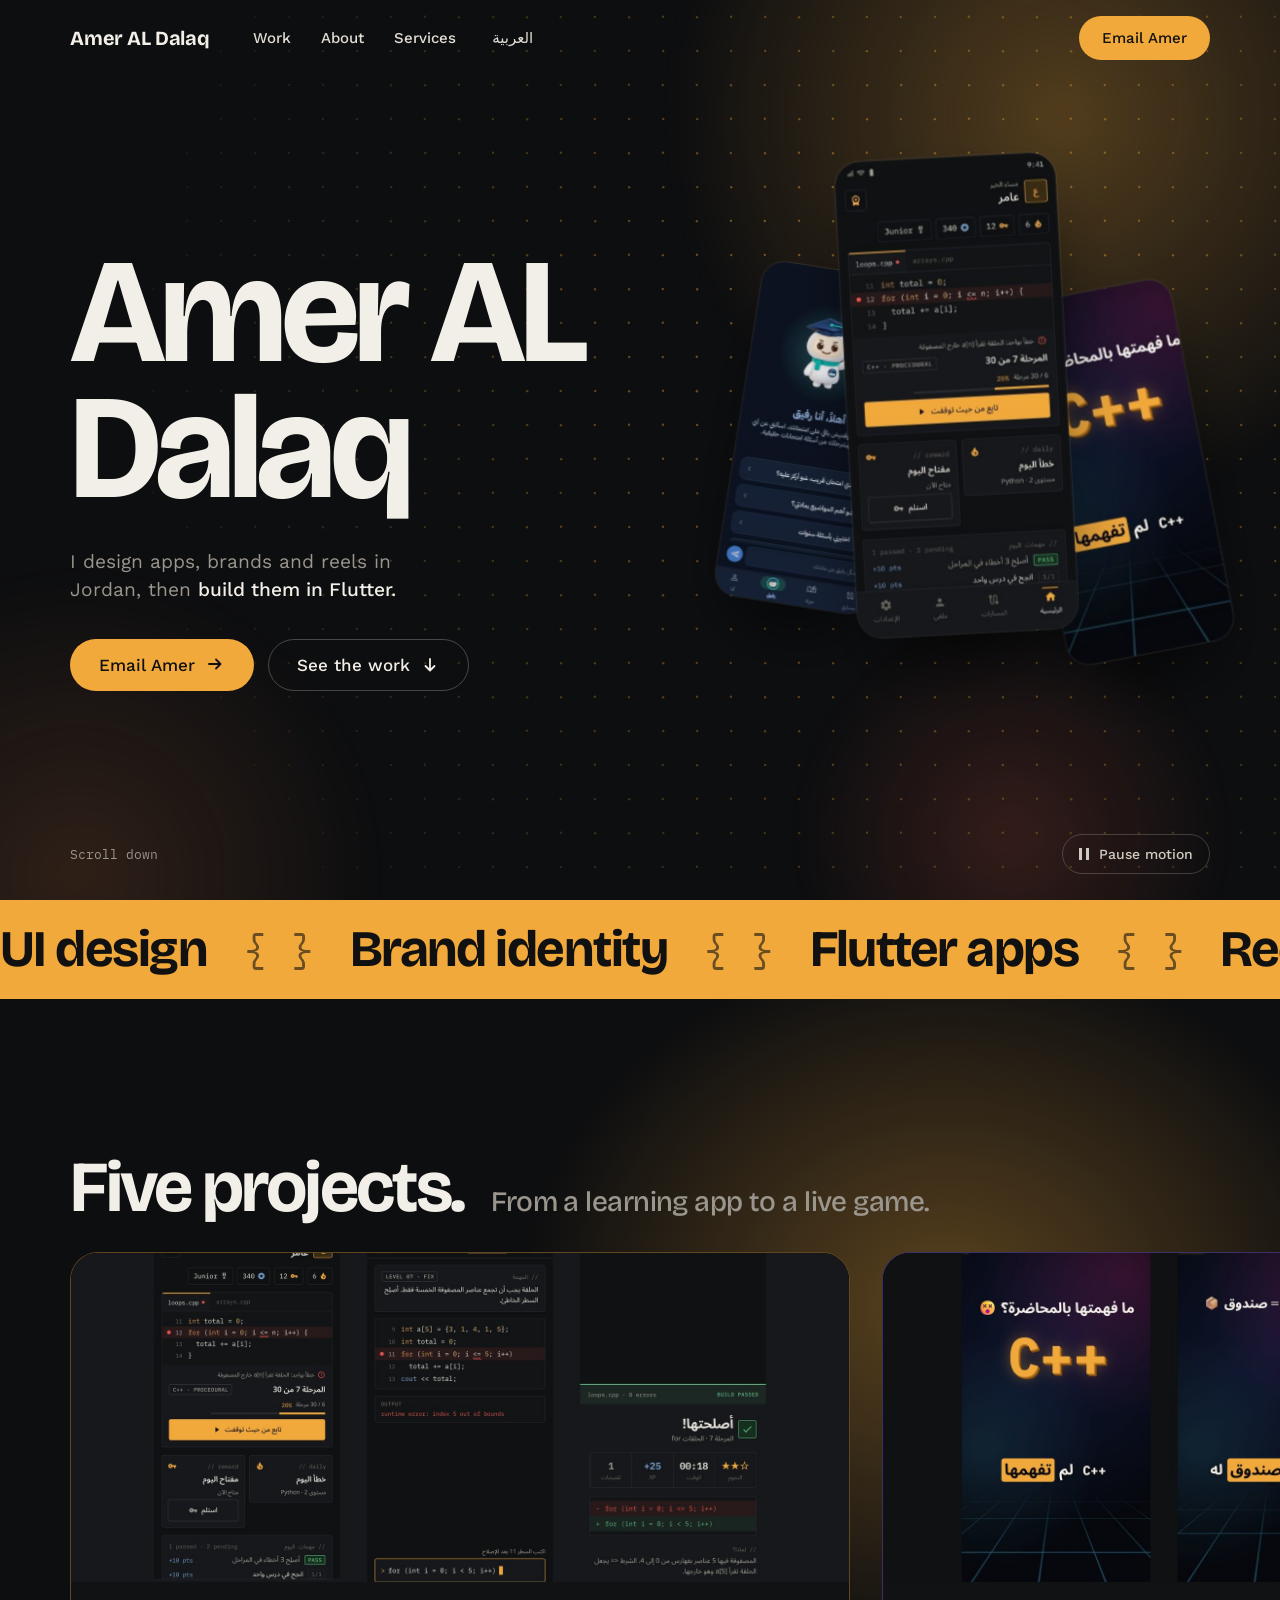
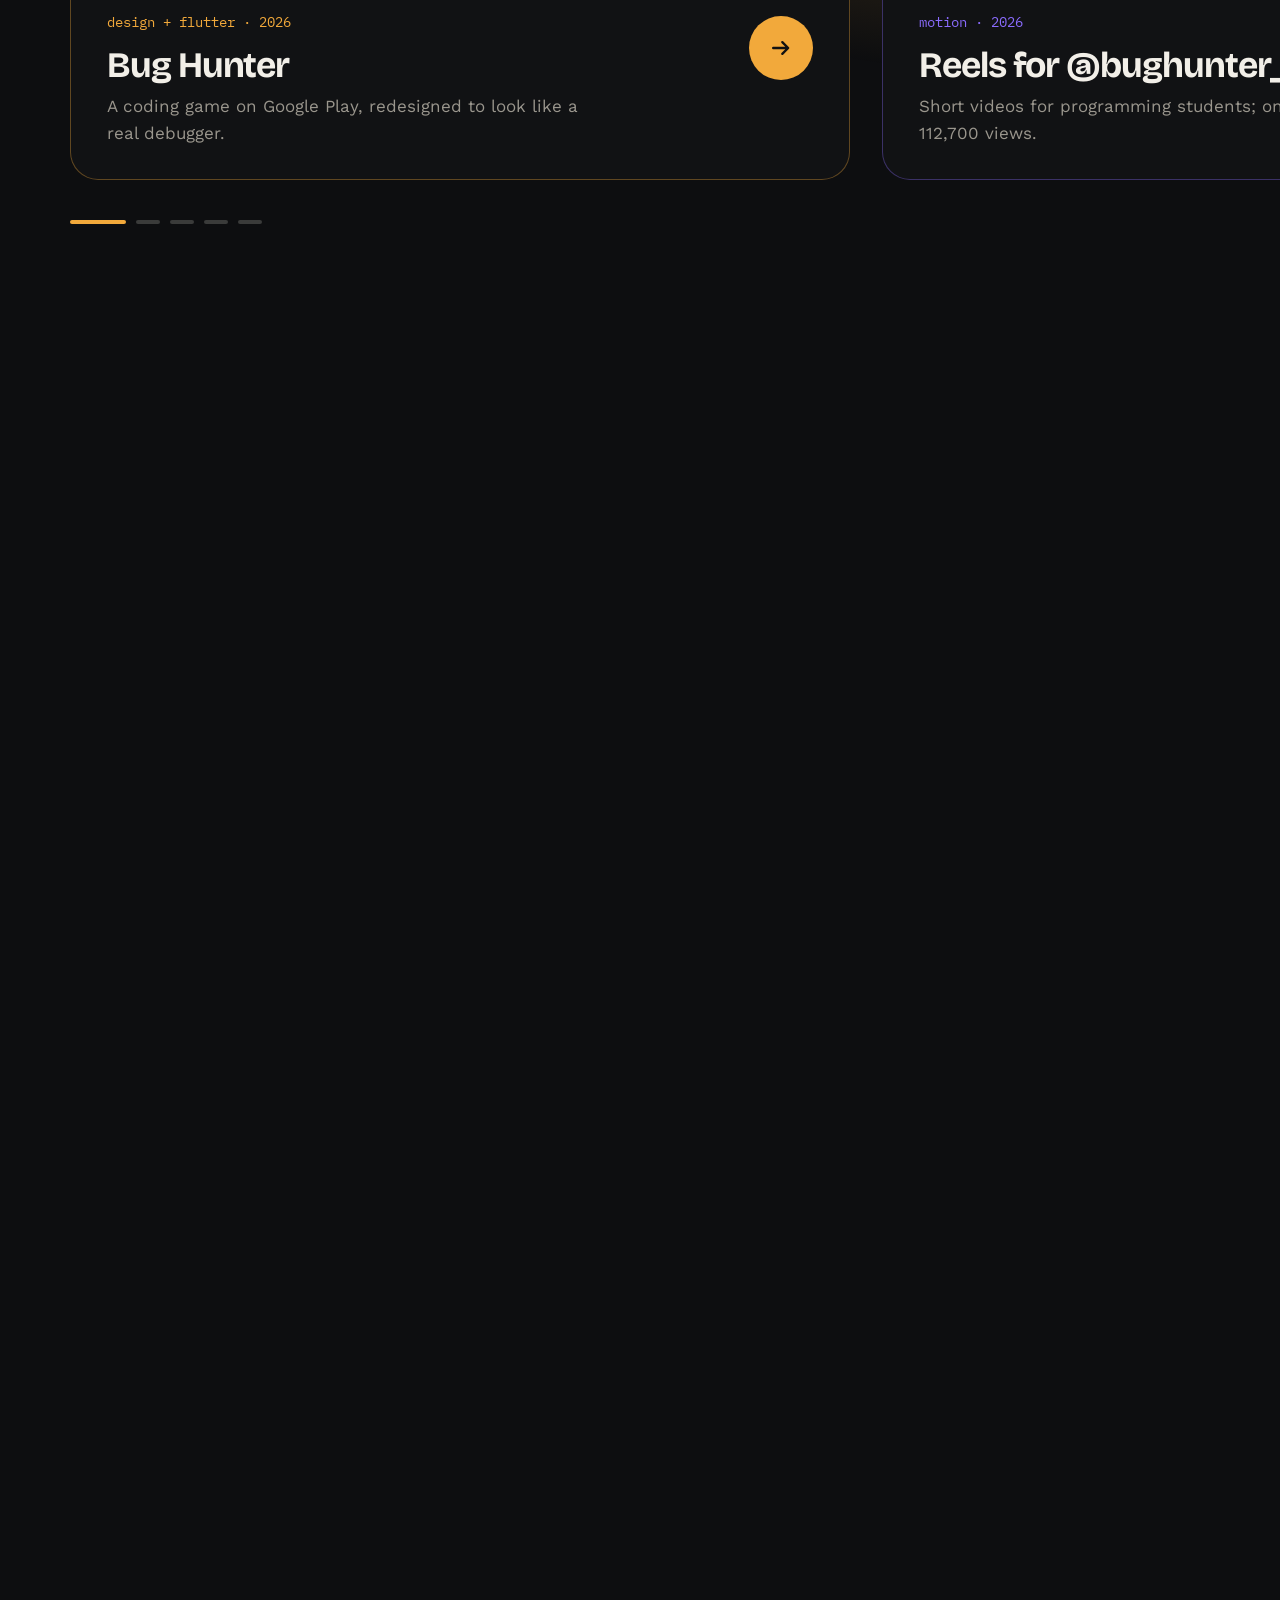
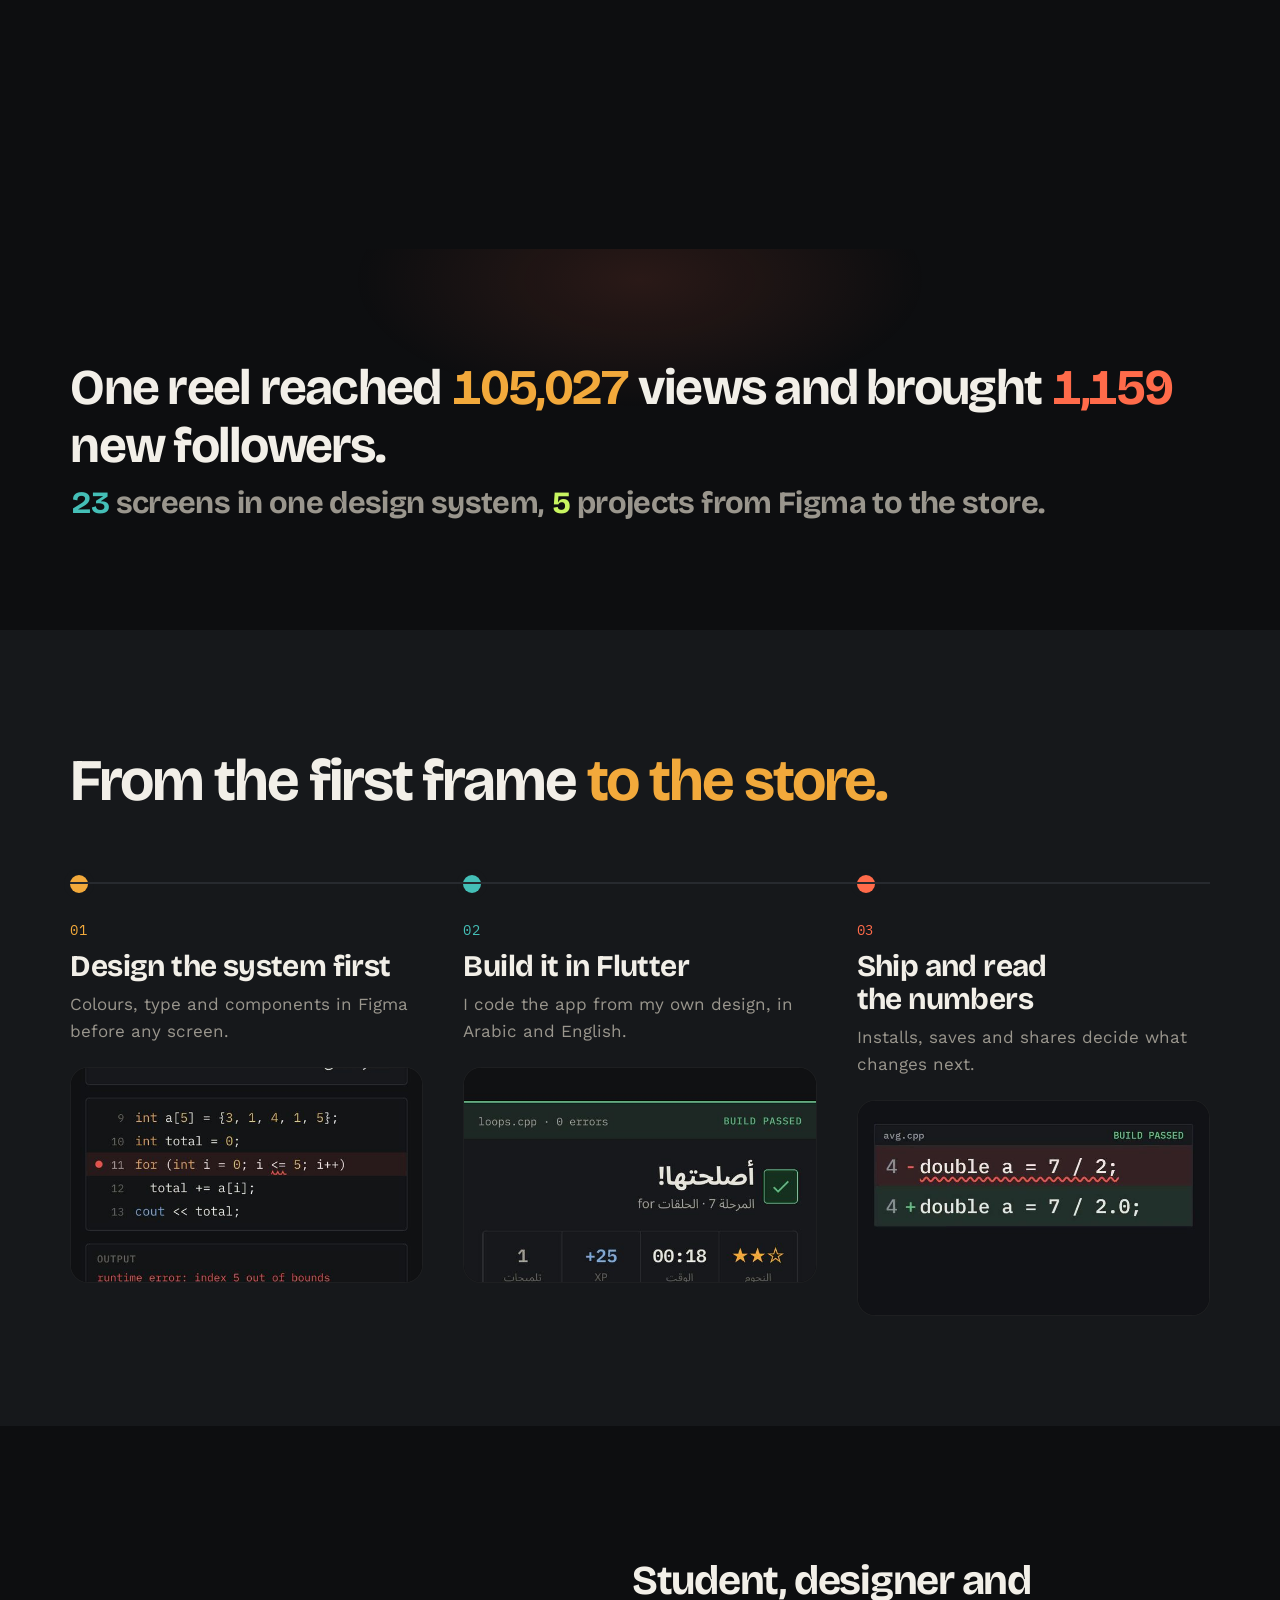
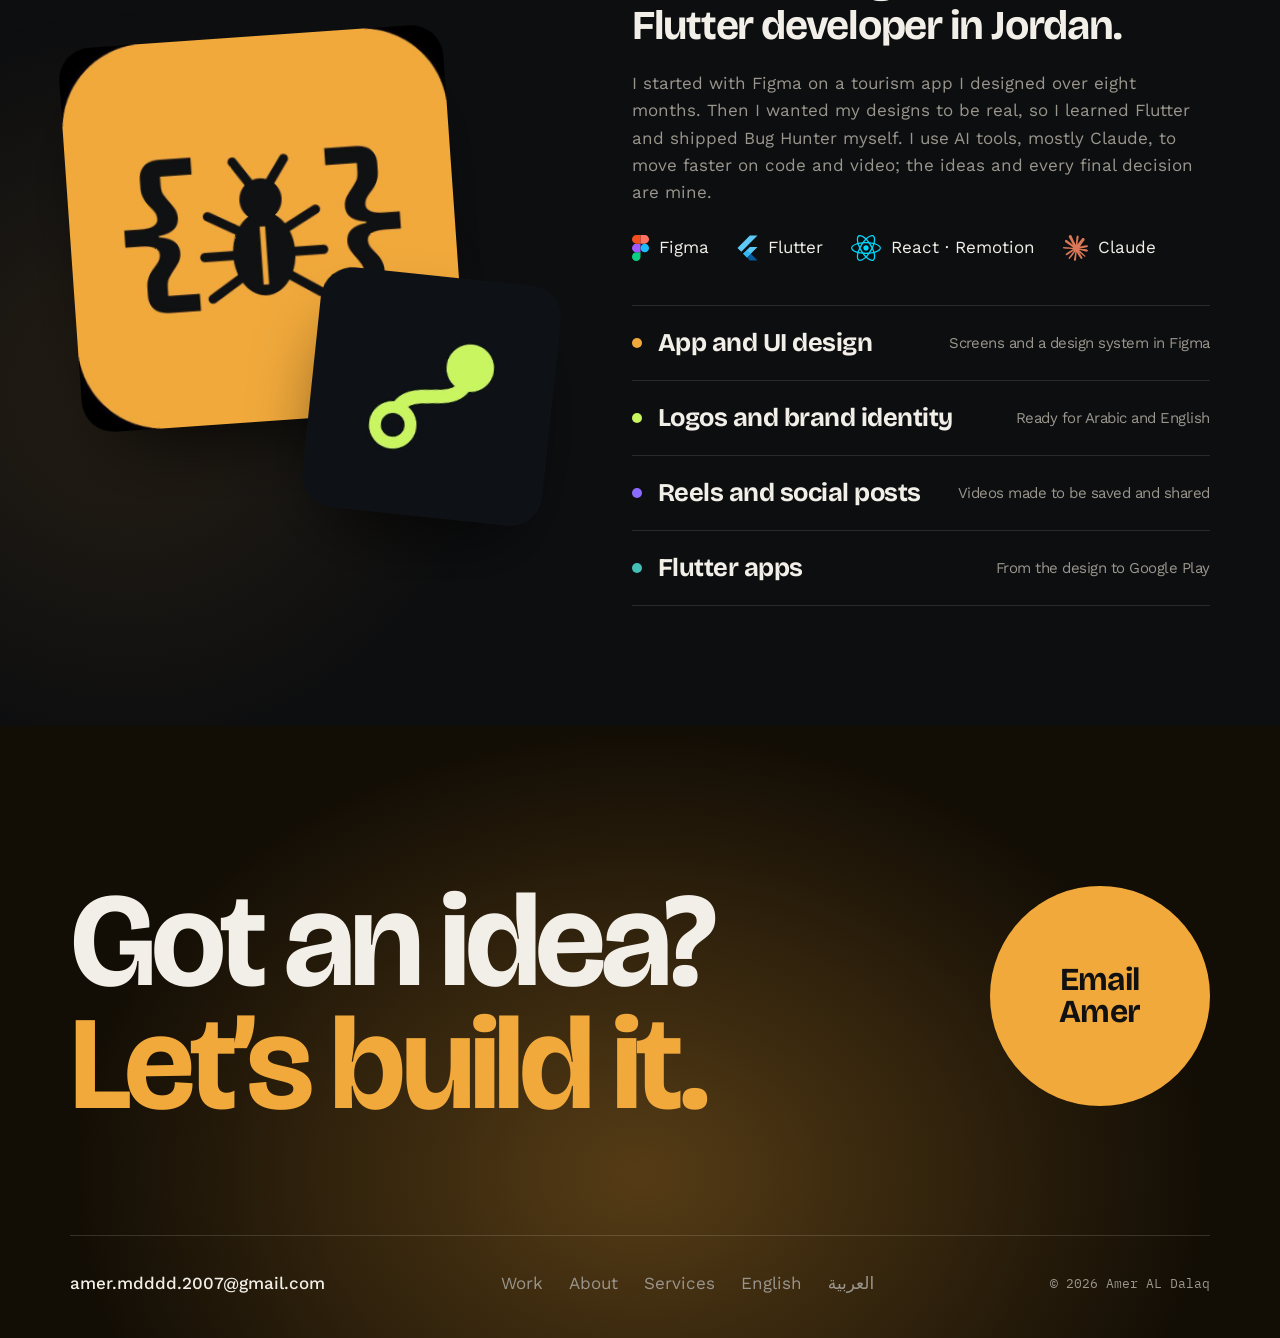
==== commit 41242e05: "Portfolio 2.0: dark animated home, per-project colour, 3D story on four projects, audit fixes Co-Aut" ====
--- a/index.html
+++ b/index.html
@@ -1,282 +1,178 @@
 <!doctype html>
-<html lang="en" data-type="service" data-radius="soft" data-buttons="tonal" data-motion>
+<html lang="en">
 <head>
 <meta charset="utf-8">
 <meta name="viewport" content="width=device-width, initial-scale=1, viewport-fit=cover">
 <title data-ar-title-text="عامر الدلق: مصمم تطبيقات وهويات بصرية في الأردن">Amer AL Dalaq: app and brand designer in Jordan</title>
-<meta name="description" content="Portfolio of Amer AL Dalaq: the Bug Hunter game, the Wasla brand, the Masar and Travel JO apps, and reels, from the first Figma frame to Google Play." data-ar-content="أعمال عامر الدلق: شاشات تطبيقات وشعارات وفيديوهات قصيرة، من أول إطار في Figma حتى تطبيق منشور على Google Play.">
+<meta name="description" content="Portfolio of Amer AL Dalaq: the Bug Hunter game, the Wasla brand, the Masar and Travel JO apps, and reels, from the first Figma frame to Google Play." data-ar-content="أعمال عامر الدلق: لعبة Bug Hunter وهوية وَصلة وتطبيقا مسار وTravel JO والفيديوهات القصيرة، من أول إطار في Figma حتى Google Play.">
 <meta property="og:type" content="website">
 <meta property="og:title" content="Amer AL Dalaq: app and brand designer in Jordan">
-<meta property="og:description" content="App screens, logos and short videos, from Figma to Google Play.">
+<meta property="og:description" content="App screens, logos and reels, from Figma to Google Play.">
 <meta property="og:image" content="share.jpg">
 <meta name="twitter:card" content="summary_large_image">
 <link rel="icon" href="favicon.svg" type="image/svg+xml">
-<meta name="theme-color" content="#f5f2ea">
-<!-- <link rel="canonical" href="https://amermdd2007-cell.github.io/portfolio/"> once the address is final -->
-<meta name="site-kind" content="other">
-<meta name="page-type" content="service">
+<meta name="theme-color" content="#0d0e10">
+<link rel="canonical" href="https://amermdd2007-cell.github.io/portfolio/">
 <script>
-  // Arabic chosen before (or ?lang=ar): hide the page for a moment so English never flashes; site.js lifts it.
   (function(){var q=new URLSearchParams(location.search).get('lang');
   if(q==='ar'){var r=document.documentElement;r.lang='ar';r.dir='rtl';r.classList.add('i18n-wait');setTimeout(function(){r.classList.remove('i18n-wait')},900)}})();
 </script>
 <link rel="preconnect" href="https://fonts.googleapis.com">
 <link rel="preconnect" href="https://fonts.gstatic.com" crossorigin>
-<link href="https://fonts.googleapis.com/css2?family=Vollkorn:wght@400&family=Work+Sans:wght@400..600&display=swap" rel="stylesheet">
-<link rel="stylesheet" href="assets/system.css">
-<link rel="stylesheet" href="assets/ui/cards.css">
-<link rel="stylesheet" href="assets/motion/motion.css">
-<link rel="stylesheet" href="assets/layout/layout.css">
-<link rel="stylesheet" href="assets/icons/icon.css">
-<style>
-:root {
-  --p-bg: #f5f2ea; --p-surface: #ebe6da; --p-ink: #16181b; --p-muted: #5f5b53;
-  --p-accent: #f2a93b; --p-accent-ink: #111111; --p-action: #f2a93b; --p-action-ink: #111111;
-  --p-inv-bg: #16181b; --p-inv-surface: #232427; --p-inv-ink: #f5f2ea; --p-inv-muted: #979794;
-  --p-inv-accent: #f2a93b; --p-inv-accent-ink: #111111; --p-inv-action: #f2a93b; --p-inv-action-ink: #111111;
-  --font-display: "Vollkorn", Georgia, serif;
-  --font-text: "Work Sans", system-ui, sans-serif;
-  --display-weight: 400;
-  --display-tracking: -0.015em;
-  --display-tracking-xl: -0.02em;
-  --ly-scale: 1.04;
-}
-</style>
-<link rel="stylesheet" href="site.css">
-<script>document.documentElement.classList.add('m-enter');setTimeout(()=>document.documentElement.classList.add('m-enter-done'),700)</script>
-<script>document.documentElement.classList.add('mo-js');setTimeout(()=>document.documentElement.classList.add('mo-safe'),2500)</script>
-<link rel="modulepreload" href="assets/moments/moments.js">
-<link rel="modulepreload" href="assets/moments/lib.js">
-<link rel="modulepreload" href="assets/moments/word-highlight/moment.js">
+<link href="https://fonts.googleapis.com/css2?family=Bricolage+Grotesque:opsz,wght@12..96,500;12..96,700&family=Instrument+Serif:ital@1&family=Work+Sans:wght@400;500&family=IBM+Plex+Mono:wght@400&display=swap" rel="stylesheet">
+<link rel="stylesheet" href="home.css">
 </head>
 <body>
-<!-- type: service (a designer people hire)
-     deal: hero photo, nav nav-split, close close-photo, footer footer-dark, rhythm space, buttons tonal, mark dots, grounds none
-     palette card-pastels (sky-sand's blue ground fought the dark amber and teal work), type vollkorn (Vollkorn / Work Sans; IBM Plex Sans Arabic in Arabic)
-     moments: word-highlight in #approach
-     plan: hero (1) · work (2, g2) · approach statement (1) · process steps (1) · about (1) · services (1) · closing (1) -->
+<a class="skip" href="#top" data-ar="تخطَّ إلى المحتوى">Skip to content</a>
 
-<header class="nav nav--split">
+<header class="nav">
   <div class="wrap nav__bar">
-    <a class="skip-link" href="#top" data-ar="تخطَّ إلى المحتوى">Skip to content</a>
+    <a class="nav__logo" href="#top" data-ar="عامر الدلق">Amer AL Dalaq</a>
     <nav class="nav__links" aria-label="Main" data-ar-aria="الرئيسية">
-      <div class="nav__item">
-        <a class="nav__link" href="#work"><span data-ar="الأعمال">Work</span> <svg class="chev" viewBox="0 0 12 12" aria-hidden="true"><path d="M3 4.5l3 3 3-3" fill="none" stroke="currentColor" stroke-width="1.5" stroke-linecap="round" stroke-linejoin="round"/></svg></a>
-        <div class="nav__menu">
-          <div class="wrap grid">
-            <a class="menu-card span-3" href="work/bug-hunter.html">
-              <div class="panel"><img class="frame__img" src="img/cover-bug-hunter-800.jpg" srcset="img/cover-bug-hunter-800.jpg 800w, img/cover-bug-hunter.jpg 1600w" sizes="(min-width: 1024px) 45vw, 92vw" width="1600" height="1200" alt="Three screens of the Bug Hunter game in its dark debugger style" data-ar-alt="ثلاث شاشات من لعبة Bug Hunter بتصميم المصحّح الداكن" loading="lazy"></div>
-              <span class="t-card">Bug Hunter</span>
-              <span class="t-small muted" data-ar="لعبة برمجة على Google Play">A programming game on Google Play</span>
-            </a>
-            <a class="menu-card span-3" href="work/reels.html">
-              <div class="panel"><img class="frame__img" src="img/cover-reels-800.jpg" srcset="img/cover-reels-800.jpg 800w, img/cover-reels.jpg 1600w" sizes="(min-width: 1024px) 45vw, 92vw" width="1600" height="1200" alt="Three frames from Bug Hunter's C++ reels" data-ar-alt="ثلاث لقطات من فيديوهات C++ لصفحة Bug Hunter" loading="lazy"></div>
-              <span class="t-card" data-ar="فيديوهات قصيرة">Short videos</span>
-              <span class="t-small muted" data-ar="فيديو واحد وصل إلى 112,700 مشاهدة">One reached 112,700 views</span>
-            </a>
-            <a class="menu-card span-3" href="work/wasla.html">
-              <div class="panel"><img class="frame__img" src="img/cover-wasla-800.jpg" srcset="img/cover-wasla-800.jpg 800w, img/cover-wasla.jpg 1200w" sizes="(min-width: 1024px) 45vw, 92vw" width="1200" height="900" alt="The wasla logo in lime on a dark ground" data-ar-alt="شعار وَصلة باللون الليموني على خلفية داكنة" loading="lazy"></div>
-              <span class="t-card" data-ar="وَصلة">Wasla</span>
-              <span class="t-small muted" data-ar="هوية لاستوديو تصميم وتطبيقات">Identity for a design and app studio</span>
-            </a>
-            <a class="menu-card span-3" href="work/masar.html">
-              <div class="panel"><img class="frame__img" src="img/cover-masar-800.jpg" srcset="img/cover-masar-800.jpg 800w, img/cover-masar.jpg 1600w" sizes="(min-width: 1024px) 45vw, 92vw" width="1600" height="1200" alt="Three screens of the Masar study app on a navy ground" data-ar-alt="ثلاث شاشات من تطبيق مسار على خلفية كحلية" loading="lazy"></div>
-              <span class="t-card" data-ar="مسار">Masar</span>
-              <span class="t-small muted" data-ar="تطبيق مذاكرة من هاكاثون">A study app from a hackathon</span>
-            </a>
-          </div>
-        </div>
-      </div>
-      <div class="nav__item"><a class="nav__link" href="#about" data-ar="عنّي">About</a></div>
-      <div class="nav__item"><a class="nav__link" href="#services" data-ar="الخدمات">Services</a></div>
+      <a href="#work" data-ar="الأعمال">Work</a>
+      <a href="#about" data-ar="عنّي">About</a>
+      <a href="#services" data-ar="الخدمات">Services</a>
     </nav>
-    <a class="nav__logo" href="#top"><span class="mark" data-mark="dots" aria-hidden="true"></span><span data-ar="عامر الدلق">Amer AL Dalaq</span></a>
-    <div class="nav__actions">
-      <button class="lang-toggle nav__link" type="button" data-lang-toggle lang="ar" aria-label="اقرأ الصفحة بالعربية">العربية</button>
-      <a class="btn btn--primary" href="mailto:amer.mdddd.2007@gmail.com" data-ar="راسل عامر">Email Amer</a>
-    </div>
-    <button class="nav__toggle" type="button" aria-expanded="false" aria-label="Menu" data-ar-aria="القائمة">
-      <svg width="18" height="18" viewBox="0 0 18 18" aria-hidden="true"><path d="M2 5h14M2 13h14" stroke="currentColor" stroke-width="1.6" stroke-linecap="round"/></svg>
-    </button>
+    <button class="lang" type="button" data-lang-toggle lang="ar" aria-label="اقرأ الصفحة بالعربية">العربية</button>
+    <a class="btn btn--amber" href="mailto:amer.mdddd.2007@gmail.com" data-ar="راسل عامر">Email Amer</a>
   </div>
 </header>
 
 <main id="top">
-  <section class="hero hero--photo" data-enter data-calm="left" aria-labelledby="hero-h">
-    <img class="hero__bg" src="img/hero.jpg" srcset="img/hero-1200.jpg 1200w, img/hero.jpg 2400w" sizes="100vw" width="2400" height="1333" alt="The Bug Hunter 3.0 design system in Figma: the bug logo on amber, the colour swatches and their names" data-ar-alt="نظام تصميم Bug Hunter 3.0 في Figma: شعار الحشرة على الكهرماني، وعيّنات الألوان وأسماؤها" style="--ly-pos: 100% 30%; --ly-pos-phone: 92% 40%" fetchpriority="high">
-    <div class="wrap"><div class="hero-text">
-      <div class="hero__text">
-        <h1 id="hero-h" data-ar="مصمم تطبيقات وهويات بصرية">App and brand designer</h1>
-        <p class="hero__lead" data-ar="أصمّم التطبيقات والشعارات والفيديوهات القصيرة في الأردن، ثم أبني التطبيقات بـ <bdi>Flutter</bdi>، مثل لعبتي <bdi>Bug Hunter</bdi>.">I design apps, logos and reels in Jordan, then build the apps in Flutter, like my game Bug Hunter.</p>
-        <div class="btn-row">
-          <a class="btn btn--primary" href="mailto:amer.mdddd.2007@gmail.com"><span data-ar="راسل عامر">Email Amer</span><svg class="m-arrow" viewBox="0 0 12 12" aria-hidden="true"><path class="m-arrow__stem" d="M1 6h8"/><path class="m-arrow__head" d="M4.5 2.5 8 6l-3.5 3.5"/></svg></a>
-          <a class="btn btn--secondary" href="#work" data-ar="شاهد الأعمال">See the work</a>
+  <!-- 01 hero: particles, glows, the name, three screens floating in 3D -->
+  <section class="hero" aria-labelledby="hero-h">
+    <canvas class="hero__field" aria-hidden="true"></canvas>
+    <div class="glow glow--a" aria-hidden="true"></div><div class="glow glow--b" aria-hidden="true"></div><div class="glow glow--c" aria-hidden="true"></div>
+    <div class="wrap hero__grid">
+      <div>
+        <h1 id="hero-h"><span class="ln"><span data-ar="عامر">Amer AL</span></span><span class="ln"><span data-ar="الدلق">Dalaq</span></span></h1>
+        <p class="hero__lead" data-in data-ar="أصمّم التطبيقات والهويات والفيديوهات القصيرة في الأردن، ثم <em>أبنيها بـ Flutter.</em>">I design apps, brands and reels in Jordan, then <em>build them in Flutter.</em></p>
+        <div class="hero__btns" data-in>
+          <a class="btn btn--amber" href="mailto:amer.mdddd.2007@gmail.com"><span data-ar="راسل عامر">Email Amer</span><span class="ar"><svg class="ic" viewBox="0 0 20 20" aria-hidden="true"><path d="M4 10h11M11 5.5 15.5 10 11 14.5" fill="none" stroke="currentColor" stroke-width="1.8" stroke-linecap="round" stroke-linejoin="round"/></svg></span></a>
+          <a class="btn btn--line" href="#work"><span data-ar="شاهد الأعمال">See the work</span><svg class="ic" viewBox="0 0 20 20" aria-hidden="true"><path d="M10 4v11M5.5 11 10 15.5 14.5 11" fill="none" stroke="currentColor" stroke-width="1.8" stroke-linecap="round" stroke-linejoin="round"/></svg></a>
         </div>
       </div>
-    </div></div>
+      <div class="screens" aria-hidden="true">
+        <div class="screens__in">
+          <div class="scr scr--2"><img src="img/masar/08-340.jpg" alt="" width="340" height="736"></div>
+          <div class="scr scr--3"><img src="img/reels/r1_2.jpg" srcset="img/reels/r1_2-340.jpg 340w, img/reels/r1_2.jpg 540w" sizes="(min-width: 900px) 200px, 30vw" alt="" width="540" height="960"></div>
+          <div class="scr scr--1"><img src="img/bug-hunter/home.jpg" srcset="img/bug-hunter/home-340.jpg 340w, img/bug-hunter/home.jpg 600w" sizes="(min-width: 900px) 240px, 34vw" alt="" width="600" height="1298" fetchpriority="high"></div>
+        </div>
+      </div>
+    </div>
+    <div class="hero__foot"><div class="wrap"><span data-ar="انزل للأسفل">Scroll down</span><button class="motion-btn" type="button" data-motion-toggle aria-pressed="false"><span class="motion-btn__icon" aria-hidden="true"></span><span data-ar="أوقف الحركة">Pause motion</span></button></div></div>
   </section>
 
-  <section class="section g2" id="work" style="--h: 2" aria-labelledby="work-h">
-    <div class="wrap">
-      <div class="group">
-        <div class="section-head">
-          <h2 id="work-h" data-ar="خمسة مشاريع صمّمتها">Five projects I designed</h2>
+  <!-- 02 skills marquee -->
+  <div class="marquee" aria-label="Skills" data-ar-aria="المهارات">
+    <div class="marquee__track">
+      <div class="marquee__row" data-ar="تصميم الواجهات <i>{ }</i> الهوية البصرية <i>{ }</i> تطبيقات Flutter <i>{ }</i> الريلز والموشن <i>{ }</i> أنظمة التصميم <i>{ }</i> عربي + إنجليزي <i>{ }</i>">UI design <i>{ }</i> Brand identity <i>{ }</i> Flutter apps <i>{ }</i> Reels &amp; motion <i>{ }</i> Design systems <i>{ }</i> Arabic + English <i>{ }</i></div>
+      <div class="marquee__row" aria-hidden="true" data-ar="تصميم الواجهات <i>{ }</i> الهوية البصرية <i>{ }</i> تطبيقات Flutter <i>{ }</i> الريلز والموشن <i>{ }</i> أنظمة التصميم <i>{ }</i> عربي + إنجليزي <i>{ }</i>">UI design <i>{ }</i> Brand identity <i>{ }</i> Flutter apps <i>{ }</i> Reels &amp; motion <i>{ }</i> Design systems <i>{ }</i> Arabic + English <i>{ }</i></div>
+    </div>
+  </div>
+
+  <!-- 03 work: pinned on a desktop, the track slides sideways, the glow takes each project's colour -->
+  <section class="work" id="work" aria-labelledby="work-h">
+    <div class="work__pin">
+      <div class="work__glow" aria-hidden="true"></div>
+      <div class="wrap">
+        <div class="work__head">
+          <h2 id="work-h" data-ar="خمسة مشاريع.">Five projects.</h2>
+          <p data-ar="من تطبيق تعلّمت عليه حتى لعبة منشورة.">From a learning app to a live game.</p>
         </div>
-        <div class="grid" data-reveal="stagger">
-          <a class="tile tile--big span-6" href="work/bug-hunter.html">
-            <div class="tile__media"><img src="img/cover-bug-hunter-800.jpg" srcset="img/cover-bug-hunter-800.jpg 800w, img/cover-bug-hunter.jpg 1600w" sizes="(min-width: 1024px) 45vw, 92vw" width="1600" height="1200" alt="Home, game and result screens of Bug Hunter 3.0" data-ar-alt="شاشات الرئيسية واللعب والنتيجة في Bug Hunter 3.0" style="view-transition-name: p-bug-hunter" loading="lazy"></div>
-            <div class="tile__head"><h3 data-ar="لعبة <bdi>Bug Hunter</bdi>">Bug Hunter game</h3><span class="tile__tag" data-ar="تصميم وبرمجة · 2026">Design and Flutter · 2026</span></div>
-            <p data-ar="لعبة برمجة على <bdi>Google Play</bdi>، أعدت تصميمها لتشبه أداة تصحيح حقيقية.">A coding game on Google Play, redesigned to look like a debugger.</p>
+        <div class="track">
+          <a class="card" style="--c: var(--amber)" href="work/bug-hunter.html">
+            <div class="card__img"><img src="img/cover-bug-hunter-800.jpg" srcset="img/cover-bug-hunter-800.jpg 800w, img/cover-bug-hunter.jpg 1600w" sizes="(min-width: 900px) 820px, 92vw" alt="Home, game and result screens of Bug Hunter 3.0" data-ar-alt="شاشات الرئيسية واللعب والنتيجة في Bug Hunter 3.0" style="view-transition-name: p-bug-hunter" loading="lazy" width="1600" height="1200"></div>
+            <div class="card__body"><span class="card__tag" data-ar="تصميم + Flutter · 2026">design + flutter · 2026</span><h3>Bug Hunter</h3><p data-ar="لعبة برمجة على Google Play، أعدت تصميمها لتشبه أداة تصحيح حقيقية.">A coding game on Google Play, redesigned to look like a real debugger.</p><span class="card__go"><svg class="ic" viewBox="0 0 20 20" aria-hidden="true"><path d="M4 10h11M11 5.5 15.5 10 11 14.5" fill="none" stroke="currentColor" stroke-width="1.8" stroke-linecap="round" stroke-linejoin="round"/></svg></span></div>
           </a>
-          <a class="tile tile--big span-6" href="work/reels.html">
-            <div class="tile__media"><img src="img/cover-reels-800.jpg" srcset="img/cover-reels-800.jpg 800w, img/cover-reels.jpg 1600w" sizes="(min-width: 1024px) 45vw, 92vw" width="1600" height="1200" alt="Frames from the C++ in a minute reel and a bug-fix reel" data-ar-alt="لقطات من فيديو C++ بدقيقة وفيديو تصحيح خطأ" style="view-transition-name: p-reels" loading="lazy"></div>
-            <div class="tile__head"><h3 data-ar="فيديوهات <bdi>@bughunter_code</bdi>">Reels for @bughunter_code</h3><span class="tile__tag" data-ar="موشن · 2026">Motion · 2026</span></div>
-            <p data-ar="فيديوهات قصيرة لطلاب البرمجة؛ أحدها وصل إلى 112,700 مشاهدة.">Short videos for programming students; one reached 112,700 views.</p>
+          <a class="card" style="--c: var(--violet)" href="work/reels.html">
+            <div class="card__img"><img src="img/cover-reels-800.jpg" srcset="img/cover-reels-800.jpg 800w, img/cover-reels.jpg 1600w" sizes="(min-width: 900px) 820px, 92vw" alt="Frames from the C++ in a minute reel and a bug-fix reel" data-ar-alt="لقطات من فيديو C++ بدقيقة وفيديو تصحيح خطأ" style="view-transition-name: p-reels" loading="lazy" width="1600" height="1200"></div>
+            <div class="card__body"><span class="card__tag" data-ar="موشن · 2026">motion · 2026</span><h3 data-ar="فيديوهات @bughunter_code">Reels for @bughunter_code</h3><p data-ar="فيديوهات قصيرة لطلاب البرمجة؛ أحدها وصل إلى 112,700 مشاهدة.">Short videos for programming students; one reached 112,700 views.</p><span class="card__go"><svg class="ic" viewBox="0 0 20 20" aria-hidden="true"><path d="M4 10h11M11 5.5 15.5 10 11 14.5" fill="none" stroke="currentColor" stroke-width="1.8" stroke-linecap="round" stroke-linejoin="round"/></svg></span></div>
+          </a>
+          <a class="card" style="--c: var(--lime)" href="work/wasla.html">
+            <div class="card__img"><img src="img/cover-wasla-800.jpg" srcset="img/cover-wasla-800.jpg 800w, img/cover-wasla.jpg 1200w" sizes="(min-width: 900px) 820px, 92vw" alt="The wasla mark: a hollow dot joined by a curve to a full dot" data-ar-alt="علامة وَصلة: نقطة مفرغة يصلها منحنى بنقطة ممتلئة" style="view-transition-name: p-wasla" loading="lazy" width="1200" height="900"></div>
+            <div class="card__body"><span class="card__tag" data-ar="هوية بصرية · 2026">brand · 2026</span><h3 data-ar="هوية وَصلة">Wasla brand identity</h3><p data-ar="الاسم والعلامة والألوان لاستوديو التصميم والتطبيقات الخاص بي.">Name, mark and colours for my design and app studio.</p><span class="card__go"><svg class="ic" viewBox="0 0 20 20" aria-hidden="true"><path d="M4 10h11M11 5.5 15.5 10 11 14.5" fill="none" stroke="currentColor" stroke-width="1.8" stroke-linecap="round" stroke-linejoin="round"/></svg></span></div>
+          </a>
+          <a class="card" style="--c: var(--teal)" href="work/masar.html">
+            <div class="card__img"><img src="img/cover-masar-800.jpg" srcset="img/cover-masar-800.jpg 800w, img/cover-masar.jpg 1600w" sizes="(min-width: 900px) 820px, 92vw" alt="Masar's home, mentor and profile screens" data-ar-alt="شاشات الرئيسية والمرشد والملف الشخصي في مسار" style="view-transition-name: p-masar" loading="lazy" width="1600" height="1200"></div>
+            <div class="card__body"><span class="card__tag" data-ar="فريق من 3 · هاكاثون 2026">team of 3 · hackathon 2026</span><h3 data-ar="تطبيق مسار">Masar study app</h3><p data-ar="تطبيق مذاكرة من هاكاثون JORDAN.NEXT(). صمّمت ألوانه وشاشة المرشد والملف الشخصي.">A study app from the JORDAN.NEXT() hackathon. I made its colours, mentor screen and profile.</p><span class="card__go"><svg class="ic" viewBox="0 0 20 20" aria-hidden="true"><path d="M4 10h11M11 5.5 15.5 10 11 14.5" fill="none" stroke="currentColor" stroke-width="1.8" stroke-linecap="round" stroke-linejoin="round"/></svg></span></div>
+          </a>
+          <a class="card" style="--c: var(--turq)" href="work/travel-jo.html">
+            <div class="card__img"><img src="img/cover-travel-jo-800.jpg" srcset="img/cover-travel-jo-800.jpg 800w, img/cover-travel-jo.jpg 1200w" sizes="(min-width: 900px) 820px, 92vw" alt="Travel JO's welcome screen over Petra, the Petra page and a list of places" data-ar-alt="شاشة ترحيب Travel JO فوق البتراء، وصفحة البتراء، وقائمة أماكن" style="view-transition-name: p-travel-jo" loading="lazy" width="1200" height="900"></div>
+            <div class="card__body"><span class="card__tag" data-ar="مشروع تعلّم">learning project</span><h3 data-ar="تطبيق Travel JO">Travel JO tourism app</h3><p data-ar="أول مشروع كبير لي في Figma: تطبيق سياحي بالعربية والإنجليزية والفرنسية.">My first big Figma project: a tourism app in Arabic, English and French.</p><span class="card__go"><svg class="ic" viewBox="0 0 20 20" aria-hidden="true"><path d="M4 10h11M11 5.5 15.5 10 11 14.5" fill="none" stroke="currentColor" stroke-width="1.8" stroke-linecap="round" stroke-linejoin="round"/></svg></span></div>
           </a>
         </div>
-      </div>
-      <div class="grid" data-reveal="stagger">
-        <a class="tile tile--small span-4" href="work/wasla.html">
-          <div class="tile__media"><img src="img/cover-wasla-800.jpg" srcset="img/cover-wasla-800.jpg 800w, img/cover-wasla.jpg 1200w" sizes="(min-width: 1024px) 45vw, 92vw" width="1200" height="900" alt="The wasla mark: a hollow dot joined by a curve to a full dot" data-ar-alt="علامة وَصلة: نقطة مفرغة يصلها منحنى بنقطة ممتلئة" style="view-transition-name: p-wasla" loading="lazy"></div>
-          <div class="tile__head"><h3 data-ar="هوية وَصلة">Wasla brand identity</h3><span class="tile__tag" data-ar="هوية بصرية · 2026">Brand · 2026</span></div>
-          <p data-ar="الاسم والعلامة والألوان لاستوديو التصميم والتطبيقات الخاص بي.">Name, mark and colours for my design and app studio.</p>
-        </a>
-        <a class="tile tile--small span-4" href="work/masar.html">
-          <div class="tile__media"><img src="img/cover-masar-800.jpg" srcset="img/cover-masar-800.jpg 800w, img/cover-masar.jpg 1600w" sizes="(min-width: 1024px) 45vw, 92vw" width="1600" height="1200" alt="Masar's home, mentor and profile screens" data-ar-alt="شاشات الرئيسية والمرشد والملف الشخصي في مسار" style="view-transition-name: p-masar" loading="lazy"></div>
-          <div class="tile__head"><h3 data-ar="تطبيق مسار">Masar study app</h3><span class="tile__tag" data-ar="فريق من 3 · 2026">Team of 3 · 2026</span></div>
-          <p data-ar="تطبيق مذاكرة من هاكاثون <bdi>JORDAN.NEXT()</bdi>. صمّمت ألوانه وشاشة المرشد والملف الشخصي.">A study app from the JORDAN.NEXT() hackathon. I made its colours, mentor screen and profile.</p>
-        </a>
-        <a class="tile tile--small span-4" href="work/travel-jo.html">
-          <div class="tile__media"><img src="img/cover-travel-jo-800.jpg" srcset="img/cover-travel-jo-800.jpg 800w, img/cover-travel-jo.jpg 1200w" sizes="(min-width: 1024px) 45vw, 92vw" width="1200" height="900" alt="Travel JO's welcome screen over Petra, the Petra page and a list of places" data-ar-alt="شاشة ترحيب Travel JO فوق البتراء، وصفحة البتراء، وقائمة أماكن" style="view-transition-name: p-travel-jo" loading="lazy"></div>
-          <div class="tile__head"><h3 data-ar="تطبيق <bdi>Travel JO</bdi>">Travel JO tourism app</h3><span class="tile__tag" data-ar="مشروع تعلّم">Learning project</span></div>
-          <p data-ar="أول مشروع كبير لي في <bdi>Figma</bdi>: تطبيق سياحي بالعربية والإنجليزية والفرنسية.">My first big Figma project: a tourism app in Arabic, English and French.</p>
-        </a>
+        <div class="dots" aria-hidden="true"><i class="is-on"></i><i></i><i></i><i></i><i></i></div>
       </div>
     </div>
   </section>
 
-  <section class="section statement ground-inverse" id="approach" data-moment="word-highlight" aria-label="How I learned design" data-ar-aria="كيف تعلّمت التصميم">
+  <!-- 04 the numbers, said as one sentence; the figures count up as they arrive -->
+  <section class="nums" aria-labelledby="nums-h">
     <div class="wrap">
-      <p class="t-label" data-ar="كيف تعلّمت">How I learned</p>
-      <p class="mo-wh__text" data-ar="تعلّمت التصميم بالنشر. لعبة على <bdi>Google Play</bdi>، وفيديو شاهده 112,700 شخص، وتطبيق بُني في هاكاثون: كل واحد منها أراني ما <strong>يستخدمه</strong> الناس، وليس ما يبدو جميلاً في ملف التصميم فقط.">I learned design by shipping it. A game on Google Play, a reel watched 112,700 times, an app built at a hackathon: each one showed me what people <strong>use</strong>, which is not always what looks good in a mock-up.</p>
+      <h2 id="nums-h" class="nums__line" data-rise data-ar="فيديو واحد وصل إلى <b style=&quot;--c: var(--amber)&quot;>112,700</b> مشاهدة وجلب <b style=&quot;--c: var(--coral)&quot;>1,245</b> متابعاً جديداً. <span>و<b style=&quot;--c: var(--teal)&quot;>25</b> شاشة في نظام تصميم واحد، و<b style=&quot;--c: var(--lime)&quot;>5</b> مشاريع من Figma حتى المتجر.</span>">One reel reached <b style="--c: var(--amber)" data-count="112700">112,700</b> views and brought <b style="--c: var(--coral)" data-count="1245">1,245</b> new followers. <span><b style="--c: var(--teal)" data-count="25">25</b> screens in one design system, <b style="--c: var(--lime)" data-count="5">5</b> projects from Figma to the store.</span></h2>
     </div>
   </section>
 
-  <section class="section" id="process" style="--hm: 2" aria-labelledby="process-h">
+  <!-- 05 process -->
+  <section class="proc" id="process" aria-labelledby="proc-h">
     <div class="wrap">
-      <div class="section-head">
-        <h2 id="process-h" data-ar="طريقة عملي في 3 خطوات">How I work, in 3 steps</h2>
-      </div>
-      <div class="grid" data-reveal="stagger">
-        <article class="card card--row span-4 m-nolift">
-          <span class="step-num">1</span>
-          <h3 data-ar="النظام قبل الشاشات">Design the system first</h3>
-          <p data-ar="الألوان والخطوط والمكوّنات في <bdi>Figma</bdi> قبل أي شاشة. في <bdi>Bug Hunter 3.0</bdi> 21 لوناً و10 أنماط نصوص.">Colours, type and components in Figma before any screen. Bug Hunter 3.0 has 21 colour styles and 10 text styles.</p>
-          <div class="panel panel--inset"><img class="frame__img" src="img/bug-hunter/design-system-800.jpg" width="800" height="1211" alt="The colour swatches of the Bug Hunter 3.0 design system" data-ar-alt="عيّنات ألوان نظام تصميم Bug Hunter 3.0" loading="lazy" style="object-position: 50% 38%"></div>
-        </article>
-        <article class="card card--row span-4 m-nolift">
-          <span class="step-num">2</span>
-          <h3 data-ar="أبنيه بـ <bdi>Flutter</bdi>">Build it in Flutter</h3>
-          <p data-ar="أكتب التطبيق من تصميمي، فيخرج كما في الملف، بالعربية والإنجليزية.">I write the app from my own design, so what ships matches the file, in Arabic and English.</p>
-          <div class="panel panel--inset"><img class="frame__img" src="img/bug-hunter/game.jpg" width="600" height="1298" alt="The Bug Hunter game screen with a bug underlined in red" data-ar-alt="شاشة اللعب في Bug Hunter وتحت الخطأ خط أحمر" loading="lazy" style="object-position: 50% 20%"></div>
-        </article>
-        <article class="card card--row span-4 m-nolift">
-          <span class="step-num">3</span>
-          <h3 data-ar="أنشر وأقرأ الأرقام">Publish and read the numbers</h3>
-          <p data-ar="التحميلات والحفظ والمشاركة تقول لي ماذا أغيّر بعد ذلك.">Installs, saves and shares tell me what to change next.</p>
-          <div class="panel panel--inset"><img class="frame__img" src="img/reels/r4_20-1080-700.jpg" width="700" height="1244" alt="A reel frame fixing a bug: 7 / 2 changed to 7 / 2.0" data-ar-alt="لقطة من فيديو يصلّح خطأ: 7 / 2 تصبح 7 / 2.0" loading="lazy" style="object-position: 50% 42%"></div>
-        </article>
+      <h2 class="big" id="proc-h" data-rise data-ar="من أول إطار <em>حتى المتجر.</em>">From the first frame <em>to the store.</em></h2>
+      <div class="proc__line" aria-hidden="true"><i></i></div>
+      <div class="proc__steps">
+        <article class="step" style="--c: var(--amber)" data-rise><div class="step__dot"></div><span class="mono">01</span><h3 data-ar="النظام قبل الشاشات">Design the system first</h3><p data-ar="الألوان والخطوط والمكوّنات في Figma قبل أي شاشة.">Colours, type and components in Figma before any screen.</p><div class="step__img"><img src="img/bug-hunter/game.jpg" alt="The Bug Hunter game screen with the bug underlined in red" data-ar-alt="شاشة اللعب في Bug Hunter وتحت الخطأ خط أحمر" loading="lazy" width="600" height="1298" style="object-position: 50% 30%"></div></article>
+        <article class="step" style="--c: var(--teal); --d: 120ms" data-rise><div class="step__dot"></div><span class="mono">02</span><h3 data-ar="أبنيه بـ Flutter">Build it in Flutter</h3><p data-ar="أكتب التطبيق من تصميمي، بالعربية والإنجليزية.">I code the app from my own design, in Arabic and English.</p><div class="step__img"><img src="img/bug-hunter/result.jpg" alt="The result screen: build passed with the diff of the fix" data-ar-alt="شاشة النتيجة: نجح البناء مع الفرق بين السطرين" loading="lazy" width="600" height="1298" style="object-position: 50% 52%"></div></article>
+        <article class="step" style="--c: var(--coral); --d: 240ms" data-rise><div class="step__dot"></div><span class="mono">03</span><h3 data-ar="أنشر وأقرأ الأرقام">Ship and read the numbers</h3><p data-ar="التحميلات والحفظ والمشاركة تقرّر ماذا يتغيّر بعد ذلك.">Installs, saves and shares decide what changes next.</p><div class="step__img"><img src="img/reels/r4_20-1080-700.jpg" alt="A reel frame fixing a bug: 7 / 2 changed to 7 / 2.0" data-ar-alt="لقطة من فيديو يصلّح خطأ: 7 / 2 تصبح 7 / 2.0" loading="lazy" width="700" height="1244" style="object-position: 50% 42%"></div></article>
       </div>
     </div>
   </section>
 
-  <section class="section" id="about" aria-labelledby="about-h">
-    <div class="wrap">
-      <div class="grid grid--top">
-        <div class="span-6 stack-4">
-          <h2 id="about-h"><span data-ar="عنّي.">About me.</span> <span class="muted" data-ar="طالب ومصمم ومطوّر <bdi>Flutter</bdi> في الأردن.">Student, designer and Flutter developer in Jordan.</span></h2>
-          <p class="measure" data-ar="بدأت مع <bdi>Figma</bdi> بتطبيق سياحي صمّمته على مدى ثمانية أشهر. ثم أردت أن تصبح تصاميمي حقيقية، فتعلّمت <bdi>Flutter</bdi> ونشرت <bdi>Bug Hunter</bdi> بنفسي: التصميم والكود وصفحة المتجر والبوستر والفيديوهات التي تجلب اللاعبين.">I started with Figma on a tourism app I designed over eight months. Then I wanted my designs to be real, so I learned Flutter and shipped Bug Hunter myself: the design, the code, the store page, the poster and the videos that bring players.</p>
-          <p class="measure" data-ar="أستخدم أدوات الذكاء الاصطناعي، وأكثرها <bdi>Claude</bdi>، لأسرع في الكود والفيديو. الفكرة والاتجاه وكل قرار أخير هي مني.">I use AI tools, mostly Claude, to move faster on code and video. The ideas, the direction and every final decision are mine.</p>
-          <ul class="tools" style="margin-top: var(--s-6)" aria-label="Tools I use" data-ar-aria="الأدوات التي أستخدمها">
-            <li><img src="assets/icons/figma.svg" alt="" width="27" height="40" loading="lazy">Figma</li>
-            <li><img src="assets/icons/flutter.svg" alt="" width="33" height="40" loading="lazy">Flutter</li>
-            <li data-ar="&lt;img src=&quot;assets/icons/react.svg&quot; alt=&quot;&quot; width=&quot;40&quot; height=&quot;36&quot; loading=&quot;lazy&quot;&gt;&lt;bdi&gt;React&lt;/bdi&gt; و&lt;bdi&gt;Remotion&lt;/bdi&gt;"><img src="assets/icons/react.svg" alt="" width="40" height="36" loading="lazy">React and Remotion</li>
-            <li><img src="assets/icons/claude.svg" alt="" width="40" height="40" loading="lazy">Claude</li>
-          </ul>
-        </div>
-        <div class="frame frame--photo span-6 start-7 about-photo" data-reveal-img>
-          <img class="frame__img" src="img/bug-hunter/poster.jpg" srcset="img/bug-hunter/poster-600.jpg 600w, img/bug-hunter/poster.jpg 1000w" sizes="(min-width: 1024px) 45vw, 92vw" width="1000" height="1414" alt="The dark A4 Bug Hunter poster with a QR code to Google Play" data-ar-alt="بوستر Bug Hunter الداكن بمقاس A4 مع رمز QR إلى Google Play" loading="lazy" style="object-position: 50% 0%">
-        </div>
+  <!-- 06 about + services -->
+  <section class="about" id="about" aria-labelledby="about-h">
+    <div class="wrap about__grid">
+      <div class="tiles" aria-hidden="true">
+        <div class="tile tile--a"><img src="img/bug-hunter/logo-800.jpg" srcset="img/bug-hunter/logo-400.jpg 400w, img/bug-hunter/logo-800.jpg 800w" sizes="(min-width: 900px) 420px, 80vw" alt="" width="800" height="800" loading="lazy"></div>
+        <div class="tile tile--b"><img src="img/wasla/wasla-profile-800.jpg" srcset="img/wasla/wasla-profile-400.jpg 400w, img/wasla/wasla-profile-800.jpg 800w" sizes="(min-width: 900px) 260px, 50vw" alt="" width="800" height="800" loading="lazy"></div>
       </div>
-    </div>
-  </section>
-
-  <section class="section" id="services" aria-labelledby="services-h">
-    <div class="wrap">
-      <div class="grid grid--top">
-        <div class="span-5">
-          <h2 id="services-h" data-ar="ما أصمّمه وأبنيه">Design and build services</h2>
-          <ul class="rows" style="margin-top: var(--s-6)">
-            <li><span class="rows__name" data-ar="تصميم التطبيقات والواجهات">App and UI design</span><p data-ar="شاشات ومسارات ونظام تصميم في <bdi>Figma</bdi>، للجوال والتابلت.">Screens, flows and a design system in Figma, for phone and tablet.</p></li>
-            <li><span class="rows__name" data-ar="الشعارات والهوية البصرية">Logos and brand identity</span><p data-ar="الاسم والعلامة والألوان والخطوط، جاهزة للعربية والإنجليزية.">Name, mark, colours and type, ready for Arabic and English.</p></li>
-            <li><span class="rows__name" data-ar="الريلز ومنشورات التواصل">Reels and social posts</span><p data-ar="فيديوهات قصيرة متحركة ومنشورات تُحفظ وتُشارك.">Short animated videos and posts made to be saved and shared.</p></li>
-            <li><span class="rows__name" data-ar="تطبيقات <bdi>Flutter</bdi>">Flutter apps</span><p data-ar="أبني التطبيق من التصميم وأنشره على <bdi>Google Play</bdi>.">I build the app from the design and publish it on Google Play.</p></li>
-          </ul>
-        </div>
-        <div class="frame frame--photo span-6 start-7 services-photo" data-reveal-img>
-          <img class="frame__img" src="img/wasla/wasla-profile-800.jpg" srcset="img/wasla/wasla-profile-800.jpg 800w, img/wasla/wasla-profile.jpg 1080w" sizes="(min-width: 1024px) 45vw, 92vw" width="1080" height="1080" alt="The wasla mark in lime on ink: a hollow dot joined by a curve to a full dot" data-ar-alt="علامة وَصلة الليمونية على الحبر: نقطة مفرغة يصلها منحنى بنقطة ممتلئة" loading="lazy">
-        </div>
+      <div>
+        <h2 id="about-h" data-rise data-ar="طالب ومصمم ومطوّر Flutter في الأردن.">Student, designer and Flutter developer in Jordan.</h2>
+        <p data-rise data-ar="بدأت مع Figma بتطبيق سياحي صمّمته على مدى ثمانية أشهر. ثم أردت أن تصبح تصاميمي حقيقية، فتعلّمت Flutter ونشرت Bug Hunter بنفسي. أستخدم أدوات الذكاء الاصطناعي، وأكثرها Claude، لأسرع في الكود والفيديو؛ الفكرة وكل قرار أخير مني.">I started with Figma on a tourism app I designed over eight months. Then I wanted my designs to be real, so I learned Flutter and shipped Bug Hunter myself. I use AI tools, mostly Claude, to move faster on code and video; the ideas and every final decision are mine.</p>
+        <ul class="tools" aria-label="Tools I use" data-ar-aria="الأدوات التي أستخدمها">
+          <li><img src="assets/icons/figma.svg" alt="" width="27" height="40" loading="lazy">Figma</li>
+          <li><img src="assets/icons/flutter.svg" alt="" width="33" height="40" loading="lazy">Flutter</li>
+          <li><img src="assets/icons/react.svg" alt="" width="40" height="36" loading="lazy">React · Remotion</li>
+          <li><img src="assets/icons/claude.svg" alt="" width="40" height="40" loading="lazy">Claude</li>
+        </ul>
+        <ul class="svc" id="services" aria-label="Services" data-ar-aria="الخدمات">
+          <li style="--c: var(--amber)"><a href="mailto:amer.mdddd.2007@gmail.com?subject=App%20design"><i></i><span data-ar="تصميم التطبيقات والواجهات">App and UI design</span><small data-ar="شاشات ونظام تصميم في Figma">Screens and a design system in Figma</small></a></li>
+          <li style="--c: var(--lime)"><a href="mailto:amer.mdddd.2007@gmail.com?subject=Brand%20identity"><i></i><span data-ar="الشعارات والهوية البصرية">Logos and brand identity</span><small data-ar="جاهزة للعربية والإنجليزية">Ready for Arabic and English</small></a></li>
+          <li style="--c: var(--violet)"><a href="mailto:amer.mdddd.2007@gmail.com?subject=Reels"><i></i><span data-ar="الريلز ومنشورات التواصل">Reels and social posts</span><small data-ar="فيديوهات تُحفظ وتُشارك">Videos made to be saved and shared</small></a></li>
+          <li style="--c: var(--teal)"><a href="mailto:amer.mdddd.2007@gmail.com?subject=Flutter%20app"><i></i><span data-ar="تطبيقات Flutter">Flutter apps</span><small data-ar="من التصميم حتى Google Play">From the design to Google Play</small></a></li>
+        </ul>
       </div>
     </div>
   </section>
 </main>
 
-<footer class="footer closing footer--dark ground-inverse" id="contact" aria-labelledby="close-h">
+<!-- 07 contact -->
+<footer class="contact" id="contact" aria-labelledby="contact-h">
   <div class="wrap">
-    <div class="closing__cta close--photo">
-      <div class="section-head--split">
-        <div><h2 id="close-h" data-ar="راسل عامر بخصوص مشروعك">Email Amer about your project</h2><p class="t-lead" data-ar="اكتب لي بالعربية أو الإنجليزية: ما الفكرة، ولمن، ومتى تحتاجها.">Write in Arabic or English: the idea, who it is for and when you need it.</p></div>
-        <a class="btn btn--primary" href="mailto:amer.mdddd.2007@gmail.com"><span data-ar="راسل عامر">Email Amer</span><svg class="m-arrow" viewBox="0 0 12 12" aria-hidden="true"><path class="m-arrow__stem" d="M1 6h8"/><path class="m-arrow__head" d="M4.5 2.5 8 6l-3.5 3.5"/></svg></a>
-      </div>
-      <div class="close__media"><img src="img/close-1280.jpg" srcset="img/close-700.jpg 700w, img/close-1280.jpg 1280w, img/close.jpg 2560w" sizes="(min-width: 1440px) 1280px, 92vw" width="2560" height="760" alt="Seven Bug Hunter 3.0 screens side by side: paths, daily bug, season, store, profile, achievements and the code lab" data-ar-alt="سبع شاشات من Bug Hunter 3.0 جنباً إلى جنب: المسارات وخطأ اليوم والموسم والمتجر والملف الشخصي والإنجازات ومختبر الكود" loading="lazy"></div>
+    <div class="contact__row">
+      <h2 id="contact-h" data-ar="عندك فكرة؟ <em>خلّينا نبنيها.</em>">Got an idea? <em>Let’s build it.</em></h2>
+      <a class="magnet" href="mailto:amer.mdddd.2007@gmail.com" data-ar="راسل<br>عامر">Email<br>Amer</a>
     </div>
-    <div class="closing__links">
-      <div class="grid">
-        <div class="span-4 stack-4">
-          <a class="nav__logo" href="#top"><span class="mark" data-mark="dots" aria-hidden="true"></span><span data-ar="عامر الدلق">Amer AL Dalaq</span></a>
-          <p class="footer__lede" data-ar="أصمّم التطبيقات والهويات، وأبنيها.">I design apps and brands, and build them.</p>
-        </div>
-        <div class="span-2 footer__col"><h3 data-ar="الأعمال">Work</h3><ul>
-          <li><a href="work/bug-hunter.html">Bug Hunter</a></li>
-          <li><a href="work/reels.html" data-ar="الفيديوهات">Reels</a></li>
-          <li><a href="work/wasla.html" data-ar="وَصلة">Wasla</a></li>
-          <li><a href="work/masar.html" data-ar="مسار">Masar</a></li>
-          <li><a href="work/travel-jo.html">Travel JO</a></li>
-        </ul></div>
-        <div class="span-2 footer__col"><h3 data-ar="عنّي">About</h3><ul>
-          <li><a href="#about" data-ar="قصتي">My story</a></li>
-          <li><a href="#process" data-ar="طريقة عملي">How I work</a></li>
-          <li><a href="#services" data-ar="الخدمات">Services</a></li>
-        </ul></div>
-        <div class="span-2 footer__col"><h3 data-ar="تواصل">Contact</h3><ul>
-          <li><a href="mailto:amer.mdddd.2007@gmail.com" data-ar="البريد">Email</a></li>
-        </ul></div>
-        <div class="span-2 footer__col"><h3 data-ar="اللغة">Language</h3><ul>
-          <li><a href="index.html" lang="en">English</a></li>
-          <li><a href="index.html?lang=ar" lang="ar">العربية</a></li>
-        </ul></div>
-      </div>
-      <div class="footer__legal">
-        <span>&copy; 2026 <span data-ar="عامر الدلق">Amer AL Dalaq</span></span>
-        <span data-ar="أسماء المنتجات وشعاراتها علامات تجارية لأصحابها.">Product names and logos are trademarks of their owners.</span>
-      </div>
+    <div class="foot">
+      <a class="mail" href="mailto:amer.mdddd.2007@gmail.com">amer.mdddd.2007@gmail.com</a>
+      <nav aria-label="Footer" data-ar-aria="روابط">
+        <a href="#work" data-ar="الأعمال">Work</a><a href="#about" data-ar="عنّي">About</a><a href="#services" data-ar="الخدمات">Services</a>
+        <a href="index.html" lang="en">English</a><a href="index.html?lang=ar" lang="ar">العربية</a>
+      </nav>
+      <small>© 2026 <span data-ar="عامر الدلق">Amer AL Dalaq</span></small>
     </div>
   </div>
 </footer>
 
 <script type="module" src="site.js"></script>
-<script type="module" src="assets/system.js"></script>
-<script type="module" src="assets/motion/motion.js"></script>
-<script type="module" src="assets/layout/layout.js"></script>
+<script type="module" src="home.js"></script>
 </body>
 </html>
--- a/home.css
+++ b/home.css
@@ -0,0 +1,279 @@
+/* Home 2.0 (Figma: Amer AL Dalaq — Portfolio 2.0): a dark, moving page in Amer's own colours.
+   Every motion has a still state: under reduced motion or without script everything stands, readable. */
+:root {
+  --bg: #0d0e10; --surf: #16181b; --line: #272a2f; --ink: #f2efe8; --dim: #9a968d;
+  --amber: #f2a93b; --coral: #ff6b4a; --teal: #44bfb7; --lime: #c8f560; --violet: #8b6cff; --turq: #2ec4c9;
+  --pc: var(--amber);                                   /* the colour of the project on screen */
+  --display: "Bricolage Grotesque", "Work Sans", system-ui, sans-serif;
+  --serif: "Instrument Serif", Georgia, serif;
+  --text: "Work Sans", system-ui, sans-serif;
+  --mono: "IBM Plex Mono", ui-monospace, monospace;
+  --out: cubic-bezier(.23, 1, .32, 1); --inout: cubic-bezier(.77, 0, .175, 1);
+  --gut: clamp(20px, 5.5vw, 80px);
+  color-scheme: dark;
+}
+html[lang="ar"] { --display: "IBM Plex Sans Arabic", system-ui, sans-serif; --text: "IBM Plex Sans Arabic", system-ui, sans-serif; --serif: "IBM Plex Sans Arabic", serif; }
+*, *::before, *::after { box-sizing: border-box; }
+html, body { margin: 0; }
+html { scroll-behavior: auto; -webkit-text-size-adjust: 100%; }
+body { background: var(--bg); color: var(--ink); font: 400 17px/1.6 var(--text); overflow-x: clip; }
+html.i18n-wait body { visibility: hidden; }
+img { max-width: 100%; display: block; }
+a { color: inherit; }
+.wrap { width: min(100% - 2 * var(--gut), 1280px); margin-inline: auto; position: relative; }
+.mono { font-family: var(--mono); font-size: 14px; letter-spacing: .01em; color: var(--amber); }
+.sr-only { position: absolute; width: 1px; height: 1px; overflow: hidden; clip: rect(0 0 0 0); white-space: nowrap; }
+:focus-visible { outline: 2px solid var(--amber); outline-offset: 3px; border-radius: 4px; }
+.skip { position: fixed; top: 8px; inset-inline-start: 8px; z-index: 100; padding: 10px 16px; background: var(--amber); color: #111; border-radius: 999px; transform: translateY(-200%); }
+.skip:focus { transform: none; }
+em, .em { font-style: normal; color: var(--amber); }
+
+/* ---------- buttons */
+.btn { display: inline-flex; align-items: center; gap: 10px; min-height: 52px; padding: 0 28px; border-radius: 999px; font: 500 17px/1 var(--text);
+  text-decoration: none; border: 1px solid transparent; transition: transform 160ms var(--out), background-color 160ms, border-color 160ms; }
+.btn--amber { background: var(--amber); color: #111; }
+.btn--line { border-color: rgba(242, 239, 232, .25); color: var(--ink); }
+.btn .ar { transition: transform 160ms var(--out); }
+html[dir="rtl"] .btn .ar { transform: scaleX(-1); }
+@media (hover: hover) and (pointer: fine) {
+  .btn--amber:hover { background: #ffbb55; }
+  .btn--line:hover { border-color: rgba(242, 239, 232, .6); }
+  .btn:hover .ar { transform: translateX(4px); }
+  html[dir="rtl"] .btn:hover .ar { transform: scaleX(-1) translateX(4px); }
+}
+.btn:active { transform: scale(.97); }
+
+/* ---------- nav: clear over the hero, a dark glass bar once the page moves */
+.nav { position: fixed; inset: 0 0 auto 0; z-index: 50; transition: background-color 240ms, border-color 240ms; border-bottom: 1px solid transparent; }
+.nav.is-solid { background: var(--bg); border-color: var(--line); }
+.nav__bar { display: flex; align-items: center; gap: 36px; min-height: 76px; }
+.nav__logo { font: 700 20px/1 var(--display); text-decoration: none; letter-spacing: -.02em; margin-inline-end: 8px; }
+.nav__links { display: flex; gap: 30px; }
+.nav__links a, .lang { font: 500 15px/1 var(--text); color: #e2ded5; text-decoration: none; background: none; border: 0; padding: 12px 0; cursor: pointer; transition: color 150ms; }
+.nav__links a:hover, .lang:hover { color: var(--ink); }
+.nav .btn { margin-inline-start: auto; min-height: 44px; padding: 0 22px; font-size: 15px; }
+@media (max-width: 767px) { .nav__links { display: none; } .nav__bar { gap: 16px; min-height: 64px; } }
+
+/* ---------- 01 hero */
+.hero { position: relative; min-height: 100svh; display: flex; align-items: center; overflow: hidden; isolation: isolate; padding: 110px 0 90px; }
+.hero__field { position: absolute; inset: 0; z-index: -1; width: 100%; height: 100%; }
+.glow { position: absolute; border-radius: 50%; pointer-events: none; z-index: -2; filter: blur(10px); }
+.glow--a { width: 62vw; height: 62vw; right: -14vw; top: -22vw; background: radial-gradient(closest-side, rgba(242, 169, 59, .30), transparent); animation: drift 18s var(--inout) infinite alternate; }
+.glow--b { width: 48vw; height: 48vw; left: -18vw; bottom: -22vw; background: radial-gradient(closest-side, rgba(255, 140, 70, .14), transparent); animation: drift 22s var(--inout) infinite alternate-reverse; }
+.glow--c { width: 34vw; height: 34vw; right: 4vw; bottom: -12vw; background: radial-gradient(closest-side, rgba(255, 107, 74, .16), transparent); animation: drift 26s var(--inout) infinite alternate; }
+@keyframes drift { to { transform: translate3d(-6vw, 5vw, 0) scale(1.12); } }
+.hero__grid { display: grid; grid-template-columns: minmax(0, 7fr) minmax(0, 5fr); align-items: center; gap: 40px; }
+.hero h1 { margin: 18px 0 28px; font: 700 clamp(64px, 11.6vw, 176px)/.88 var(--display); letter-spacing: -.04em; }
+html[lang="ar"] .hero h1 { letter-spacing: 0; line-height: 1.1; font-size: clamp(54px, 8.8vw, 132px); }
+.hero h1 .ln { display: block; overflow: hidden; padding-bottom: .04em; }
+.hero h1 .ln > span { display: inline-block; }
+.hero__lead { margin: 0 0 36px; font-size: clamp(19px, 1.5vw, 24px); line-height: 1.45; color: var(--dim); max-width: 30ch; }
+.hero__lead em { color: var(--ink); font-weight: 500; }
+.hero__btns { display: flex; flex-wrap: wrap; gap: 14px; }
+.hero__foot { position: absolute; bottom: 26px; inset-inline: 0; }
+.hero__foot .wrap { display: flex; justify-content: space-between; font: 13px/1 var(--mono); color: var(--dim); }
+/* the floating screens: 3D, leaning toward the cursor (home.js writes --mx / --my, -1..1) */
+.screens { position: relative; height: min(70svh, 640px); perspective: 1400px; }
+.screens__in { position: absolute; inset: 0; transform-style: preserve-3d;
+  transform: rotateY(calc(var(--mx, 0) * 14deg)) rotateX(calc(var(--my, 0) * -10deg)); transition: transform 600ms var(--out); }
+.scr { position: absolute; width: var(--w); aspect-ratio: 390 / 844; border-radius: 24px; overflow: hidden; background: var(--surf);
+  box-shadow: 0 0 0 1px rgba(255, 255, 255, .1), 0 40px 80px -24px rgba(0, 0, 0, .8); transform: translateZ(var(--z)) rotate(var(--r)); }
+.scr img { width: 100%; height: 100%; object-fit: cover; object-position: top; }
+.scr--1 { --w: 46%; --z: 60px; --r: -3deg; left: 22%; top: 4%; z-index: 3; }
+.scr--2 { --w: 36%; --z: -80px; --r: 9deg; left: -6%; top: 18%; z-index: 1; }
+.scr--3 { --w: 38%; --z: -40px; --r: -11deg; left: 62%; top: 22%; z-index: 2; }
+.scr { animation: float 7s var(--inout) infinite alternate; }
+.scr--2 { animation-duration: 9s; animation-delay: -2s; } .scr--3 { animation-duration: 8s; animation-delay: -4s; }
+@keyframes float { to { translate: 0 -14px; } }
+@media (max-width: 899px) {
+  .hero { align-items: flex-start; padding-top: 104px; }
+  .hero__grid { grid-template-columns: 1fr; }
+  .screens { height: 360px; order: -1; margin: -10px 0 -20px; }
+  .scr--1 { --w: 34%; left: 33%; } .scr--2 { --w: 27%; left: 6%; } .scr--3 { --w: 28%; left: 66%; }
+}
+
+/* ---------- 02 marquee */
+.marquee { background: var(--amber); color: #111; overflow: hidden; padding: 24px 0; }
+.marquee__track { display: flex; width: max-content; animation: marquee 32s linear infinite; }
+.marquee__row { display: flex; align-items: center; gap: 36px; padding-inline-end: 36px; font: 700 clamp(34px, 4vw, 54px)/1 var(--display); letter-spacing: -.03em; white-space: nowrap; }
+html[lang="ar"] .marquee__row { letter-spacing: 0; }
+.marquee__row i { font: 400 .8em/1 var(--mono); font-style: normal; opacity: .6; }
+@keyframes marquee { to { transform: translateX(-50%); } }
+html[dir="rtl"] .marquee__track { animation-name: marquee-rtl; }
+@keyframes marquee-rtl { to { transform: translateX(50%); } }
+@media (hover: hover) { .marquee:hover .marquee__track { animation-play-state: paused; } }
+
+/* ---------- 03 work: pinned, the cards slide sideways, the ground takes each project's colour */
+.work { position: relative; background: var(--bg); }
+.work__pin { position: relative; padding: 110px 0 80px; overflow: hidden; isolation: isolate; }
+.work__glow { position: absolute; z-index: -1; inset: -20% -10% auto 20%; height: 120%; pointer-events: none;
+  background: radial-gradient(50% 45% at 60% 45%, color-mix(in oklab, var(--pc) 34%, transparent), transparent 75%); transition: background 500ms; }
+.work__head { display: flex; flex-wrap: wrap; align-items: baseline; gap: 10px 28px; margin-bottom: 48px; }
+.work__head h2 { margin: 10px 0 0; font: 700 clamp(48px, 5.6vw, 80px)/1 var(--display); letter-spacing: -.04em; }
+.work__head p { margin: 0; font: 500 clamp(22px, 2.2vw, 30px)/1.2 var(--display); letter-spacing: -.02em; color: var(--dim); }
+html[lang="ar"] .work__head h2, html[lang="ar"] .work__head p { letter-spacing: 0; font-style: normal; }
+.track { display: flex; gap: 32px; }
+.card { --c: var(--amber); position: relative; flex: none; width: min(820px, 84vw); border-radius: 28px; overflow: hidden; background: #111214;
+  border: 1px solid color-mix(in oklab, var(--c) 35%, transparent); text-decoration: none; color: var(--ink); display: block;
+  transition: transform 300ms var(--out), border-color 300ms; }
+.card__img { aspect-ratio: 820 / 400; overflow: hidden; background: #0b0c0e; }
+.card__img img { width: 100%; height: 100%; object-fit: cover; transition: transform 900ms var(--out); }
+.card__body { position: relative; padding: 26px 120px 32px 36px; }
+html[dir="rtl"] .card__body { padding: 26px 36px 32px 120px; }
+.card__tag { font: 14px/1 var(--mono); color: var(--c); }
+.card h3 { margin: 12px 0 8px; font: 700 clamp(28px, 2.8vw, 40px)/1.05 var(--display); letter-spacing: -.03em; }
+html[lang="ar"] .card h3 { letter-spacing: 0; }
+.card p { margin: 0; color: var(--dim); max-width: 46ch; }
+.card__go { position: absolute; inset-inline-end: 36px; top: 34px; width: 64px; height: 64px; border-radius: 50%; background: var(--c); color: #111;
+  display: grid; place-items: center; font-size: 26px; transition: transform 300ms var(--out); }
+html[dir="rtl"] .card__go { transform: scaleX(-1); }
+@media (hover: hover) and (pointer: fine) {
+  .card:hover { transform: translateY(-6px); border-color: var(--c); }
+  .card:hover .card__img img { transform: scale(1.05); }
+  .card:hover .card__go { transform: rotate(-45deg); }
+  html[dir="rtl"] .card:hover .card__go { transform: scaleX(-1) rotate(-45deg); }
+}
+.dots { display: flex; gap: 10px; margin-top: 40px; }
+.dots i { width: 24px; height: 4px; border-radius: 2px; background: rgba(242, 239, 232, .2); transition: width 300ms var(--out), background-color 300ms; }
+.dots i.is-on { width: 56px; background: var(--pc); }
+/* live (desktop, script, motion allowed): the section pins and the track moves with the scroll */
+.work.is-live { height: calc(var(--cards, 5) * 70svh + 100svh); }
+.work.is-live .work__pin { position: sticky; top: 0; height: 100svh; display: flex; flex-direction: column; justify-content: center; padding: 80px 0 40px; }
+.work.is-live .track { will-change: transform; }
+@media (max-width: 899px), (prefers-reduced-motion: reduce) {
+  .track { flex-direction: column; } .card { width: 100%; } .dots { display: none; }
+  .card__body { padding: 22px 96px 26px 22px; } html[dir="rtl"] .card__body { padding: 22px 22px 26px 96px; }
+  .card__go { width: 52px; height: 52px; inset-inline-end: 22px; top: 26px; }
+}
+
+/* ---------- 04 numbers */
+.nums { position: relative; padding: 110px 0; overflow: hidden; }
+.nums::before { content: ""; position: absolute; inset: -40% 10% auto; height: 120%; background: radial-gradient(40% 40% at 50% 40%, rgba(255, 107, 74, .12), transparent 70%); pointer-events: none; }
+.nums__row { display: grid; grid-template-columns: repeat(4, minmax(0, 1fr)); margin-top: 40px; }
+.nums__row > div { padding-inline: 28px; border-inline-start: 1px solid var(--line); }
+.nums__row > div:first-child { padding-inline-start: 0; border: 0; }
+@media (max-width: 899px) { .nums__row { grid-template-columns: repeat(2, minmax(0, 1fr)); gap: 40px 0; } .nums__row > div:nth-child(3) { padding-inline-start: 0; border: 0; } }
+
+/* ---------- 05 process */
+.proc { background: var(--surf); padding: 110px 0; }
+.big { margin: 10px 0 0; font: 700 clamp(40px, 4.6vw, 64px)/1.05 var(--display); letter-spacing: -.035em; }
+html[lang="ar"] .big { letter-spacing: 0; }
+.big em { color: var(--amber); }
+.proc__line { position: relative; height: 2px; margin: 70px 0 0; background: var(--line); }
+.proc__line i { position: absolute; inset: 0; background: linear-gradient(90deg, var(--amber), var(--teal), var(--coral)); transform-origin: left; transform: scaleX(var(--draw, 1)); }
+html[dir="rtl"] .proc__line i { transform-origin: right; background: linear-gradient(-90deg, var(--amber), var(--teal), var(--coral)); }
+.proc__steps { display: grid; grid-template-columns: repeat(3, minmax(0, 1fr)); gap: 40px; margin-top: -9px; }
+.step__dot { width: 18px; height: 18px; border-radius: 50%; background: var(--c); box-shadow: 0 0 0 6px var(--surf); }
+.step .mono { display: block; margin-top: 26px; color: var(--c); }
+.step h3 { margin: 8px 0 8px; font: 700 30px/1.1 var(--display); letter-spacing: -.02em; }
+.step p { margin: 0 0 22px; color: var(--dim); }
+.step__img { aspect-ratio: 392 / 240; border-radius: 18px; overflow: hidden; border: 1px solid rgba(255, 255, 255, .08); background: #0b0c0e; }
+.step__img img { width: 100%; height: 100%; object-fit: cover; object-position: top; transition: transform 900ms var(--out); }
+@media (hover: hover) and (pointer: fine) { .step:hover .step__img img { transform: scale(1.06); } }
+@media (max-width: 899px) { .proc__steps { grid-template-columns: 1fr; } .proc__line { display: none; } .proc__steps { margin-top: 40px; } }
+
+/* ---------- 06 about + services */
+.about { position: relative; padding: 120px 0; overflow: hidden; }
+.about::before { content: ""; position: absolute; width: 60vw; height: 60vw; left: -20vw; top: 20%; background: radial-gradient(closest-side, rgba(242, 169, 59, .1), transparent); pointer-events: none; }
+.about__grid { display: grid; grid-template-columns: minmax(0, 5fr) minmax(0, 6fr); gap: 80px; align-items: center; }
+.tiles { position: relative; aspect-ratio: 1; max-width: 520px; perspective: 1000px; }
+.tile { position: absolute; border-radius: 32px; overflow: hidden; box-shadow: 0 40px 80px -30px rgba(0, 0, 0, .8);
+  transform: rotate(var(--r)) translate3d(calc(var(--mx, 0) * var(--k)), calc(var(--my, 0) * var(--k)), 0); transition: transform 600ms var(--out); }
+.tile img { width: 100%; height: 100%; object-fit: cover; }
+.tile--a { --r: -4deg; --k: -14px; width: 80%; aspect-ratio: 1; left: 0; top: 0; }
+.tile--b { --r: 6deg; --k: 22px; width: 50%; aspect-ratio: 1; right: 0; bottom: 0; }
+.about h2 { margin: 12px 0 22px; font: 700 clamp(34px, 3.2vw, 44px)/1.1 var(--display); letter-spacing: -.03em; }
+html[lang="ar"] .about h2 { letter-spacing: 0; }
+.about p { color: var(--dim); max-width: 56ch; }
+.tools { display: flex; flex-wrap: wrap; gap: 18px 28px; list-style: none; padding: 0; margin: 28px 0 0; }
+.tools li { display: flex; align-items: center; gap: 10px; color: var(--ink); }
+.tools img { height: 26px; width: auto; }
+.svc { list-style: none; padding: 0; margin: 44px 0 0; }
+.svc li { border-top: 1px solid var(--line); }
+.svc li:last-child { border-bottom: 1px solid var(--line); }
+.svc a { display: flex; align-items: center; gap: 16px; min-height: 74px; text-decoration: none; font: 700 clamp(22px, 2vw, 28px)/1.2 var(--display); letter-spacing: -.02em; }
+html[lang="ar"] .svc a { letter-spacing: 0; }
+.svc i { width: 10px; height: 10px; border-radius: 50%; background: var(--c); flex: none; transition: transform 200ms var(--out); }
+.svc span { flex: 1; }
+.svc small { font: 400 15px/1.4 var(--text); color: var(--dim); max-width: 30ch; text-align: end; }
+@media (hover: hover) and (pointer: fine) { .svc a:hover i { transform: scale(1.8); } .svc a:hover { color: var(--c); } }
+@media (max-width: 899px) { .about__grid { grid-template-columns: 1fr; gap: 56px; } .tiles { max-width: 340px; } .svc small { display: none; } }
+
+/* ---------- 07 contact */
+.contact { position: relative; padding: 140px 0 40px; background: #120d05; overflow: hidden; isolation: isolate; }
+.contact::before { content: ""; position: absolute; z-index: -1; width: 90vw; height: 70vw; left: 5vw; top: 0; background: radial-gradient(closest-side, rgba(242, 169, 59, .3), transparent); animation: drift 20s var(--inout) infinite alternate; }
+.contact__row { display: flex; align-items: center; justify-content: space-between; gap: 40px; flex-wrap: wrap; }
+.contact h2 { margin: 14px 0 0; font: 700 clamp(64px, 10.4vw, 150px)/.92 var(--display); letter-spacing: -.04em; }
+.contact h2 em { display: block; color: var(--amber); }
+html[lang="ar"] .contact h2 { letter-spacing: 0; line-height: 1.15; font-size: clamp(52px, 8vw, 116px); }
+.magnet { position: relative; width: 220px; height: 220px; border-radius: 50%; background: var(--amber); color: #111; display: grid; place-items: center;
+  text-align: center; text-decoration: none; font: 700 32px/1 var(--display); letter-spacing: -.02em; flex: none;
+  transform: translate3d(var(--tx, 0), var(--ty, 0), 0); transition: transform 500ms var(--out), background-color 160ms; }
+.magnet:hover { background: #ffbb55; }
+.magnet:active { transform: translate3d(var(--tx, 0), var(--ty, 0), 0) scale(.96); }
+.foot { display: flex; flex-wrap: wrap; align-items: center; justify-content: space-between; gap: 18px 40px; margin-top: 110px; padding-top: 34px; border-top: 1px solid rgba(242, 239, 232, .15); }
+.foot nav { display: flex; flex-wrap: wrap; gap: 26px; }
+.foot a { color: var(--dim); text-decoration: none; } .foot a:hover { color: var(--ink); }
+.foot .mail { color: var(--ink); font-weight: 500; }
+.foot small { font: 13px/1 var(--mono); color: var(--dim); }
+@media (max-width: 767px) { .magnet { width: 150px; height: 150px; font-size: 24px; } .contact { padding-top: 100px; } }
+
+/* ---------- section head words + reveal */
+.sec-head .mono { display: block; }
+[data-rise] { opacity: 1; }
+html.js-motion [data-rise]:not(.is-in) { opacity: 0; transform: translateY(30px); }
+html.js-motion [data-rise] { transition: opacity 900ms var(--out), transform 1000ms var(--out); transition-delay: var(--d, 0ms); }
+
+/* ---------- reduced motion: everything stands */
+@media (prefers-reduced-motion: reduce) {
+  .glow, .contact::before, .scr, .marquee__track { animation: none !important; }
+  .screens__in, .tile, .magnet { transform: none !important; }
+  html.js-motion [data-rise]:not(.is-in) { opacity: 1; transform: none; }
+}
+
+/* pinned work: the heading clears the nav, the cards fit a laptop screen */
+.work.is-live .work__pin { padding: 96px 0 28px; }
+.work.is-live .work__head { margin-bottom: 28px; }
+.work.is-live .card { width: min(780px, 62vw); }
+.work.is-live .card__img { aspect-ratio: 780 / 330; }
+@media (max-height: 820px) { .work.is-live .card__img { aspect-ratio: 780 / 280; } .work.is-live .work__head h2 { font-size: 56px; } .work.is-live .dots { margin-top: 22px; } }
+.step__img img { object-position: 50% 28%; }
+.nav__logo, .nav .btn { white-space: nowrap; }
+@media (max-width: 479px) { .nav__logo { font-size: 17px; } .nav .btn { padding: 0 16px; min-height: 40px; font-size: 14px; } .lang { font-size: 14px; } }
+
+/* ---------- audit fixes */
+/* the browser's own surfaces in the palette */
+::selection { background: var(--amber); color: #111; }
+html { scrollbar-color: #3a3d43 var(--bg); scrollbar-width: thin; }
+input, textarea { caret-color: var(--amber); }
+/* type: balanced headings, no lone last word */
+h1, h2, h3 { text-wrap: balance; }
+p { text-wrap: pretty; }
+/* drawn arrows (one stroke, one weight) */
+.ic { width: 20px; height: 20px; flex: none; }
+.card__go .ic { width: 26px; height: 26px; }
+html[dir="rtl"] .btn .ar .ic { transform: none; }
+/* the numbers as one sentence */
+.nums__line { margin: 0; max-width: 1120px; font: 700 clamp(32px, 3.9vw, 60px)/1.15 var(--display); letter-spacing: -.035em; }
+html[lang="ar"] .nums__line { letter-spacing: 0; }
+.nums__line b { color: var(--c); font-variant-numeric: tabular-nums; }
+.nums__line > span { display: block; margin-top: .35em; color: var(--dim); font-size: .62em; letter-spacing: -.02em; }
+.nums__line > span b { color: var(--c); }
+/* pause all motion (WCAG 2.2.2): particles, glows, floating screens, the strip */
+.motion-btn { display: inline-flex; align-items: center; gap: 10px; min-height: 40px; padding: 0 16px; border-radius: 999px; cursor: pointer;
+  background: transparent; border: 1px solid rgba(242, 239, 232, .2); color: #cfcbc1; font: 500 14px/1 var(--text); pointer-events: auto; }
+.motion-btn:hover { border-color: rgba(242, 239, 232, .5); color: var(--ink); }
+.motion-btn__icon { width: 10px; height: 12px; border-inline: 3px solid currentColor; box-sizing: border-box; }
+html.motion-off .motion-btn__icon { border: 0; width: 0; height: 0; border-top: 6px solid transparent; border-bottom: 6px solid transparent; border-inline-start: 10px solid currentColor; }
+html.motion-off .glow, html.motion-off .contact::before, html.motion-off .scr, html.motion-off .marquee__track, html.motion-off .hero.hero--split::before { animation-play-state: paused !important; }
+.hero__foot .wrap { align-items: center; }
+
+/* small and tablet screens: the floating screens stay above the name, never on it */
+@media (max-width: 899px) {
+  .screens { height: auto; width: min(100%, 50svh); aspect-ratio: 1 / .84; margin-inline: auto; }
+  .contact__row { flex-direction: column; align-items: flex-start; }
+}
+.nums__line b { display: inline; font: inherit; letter-spacing: inherit; }
+/* the count-up must not re-wrap the sentence: no balancing on this line, fixed-width figures */
+.nums__line { text-wrap: wrap; }
+.nums__line b { font-variant-numeric: tabular-nums; white-space: nowrap; }
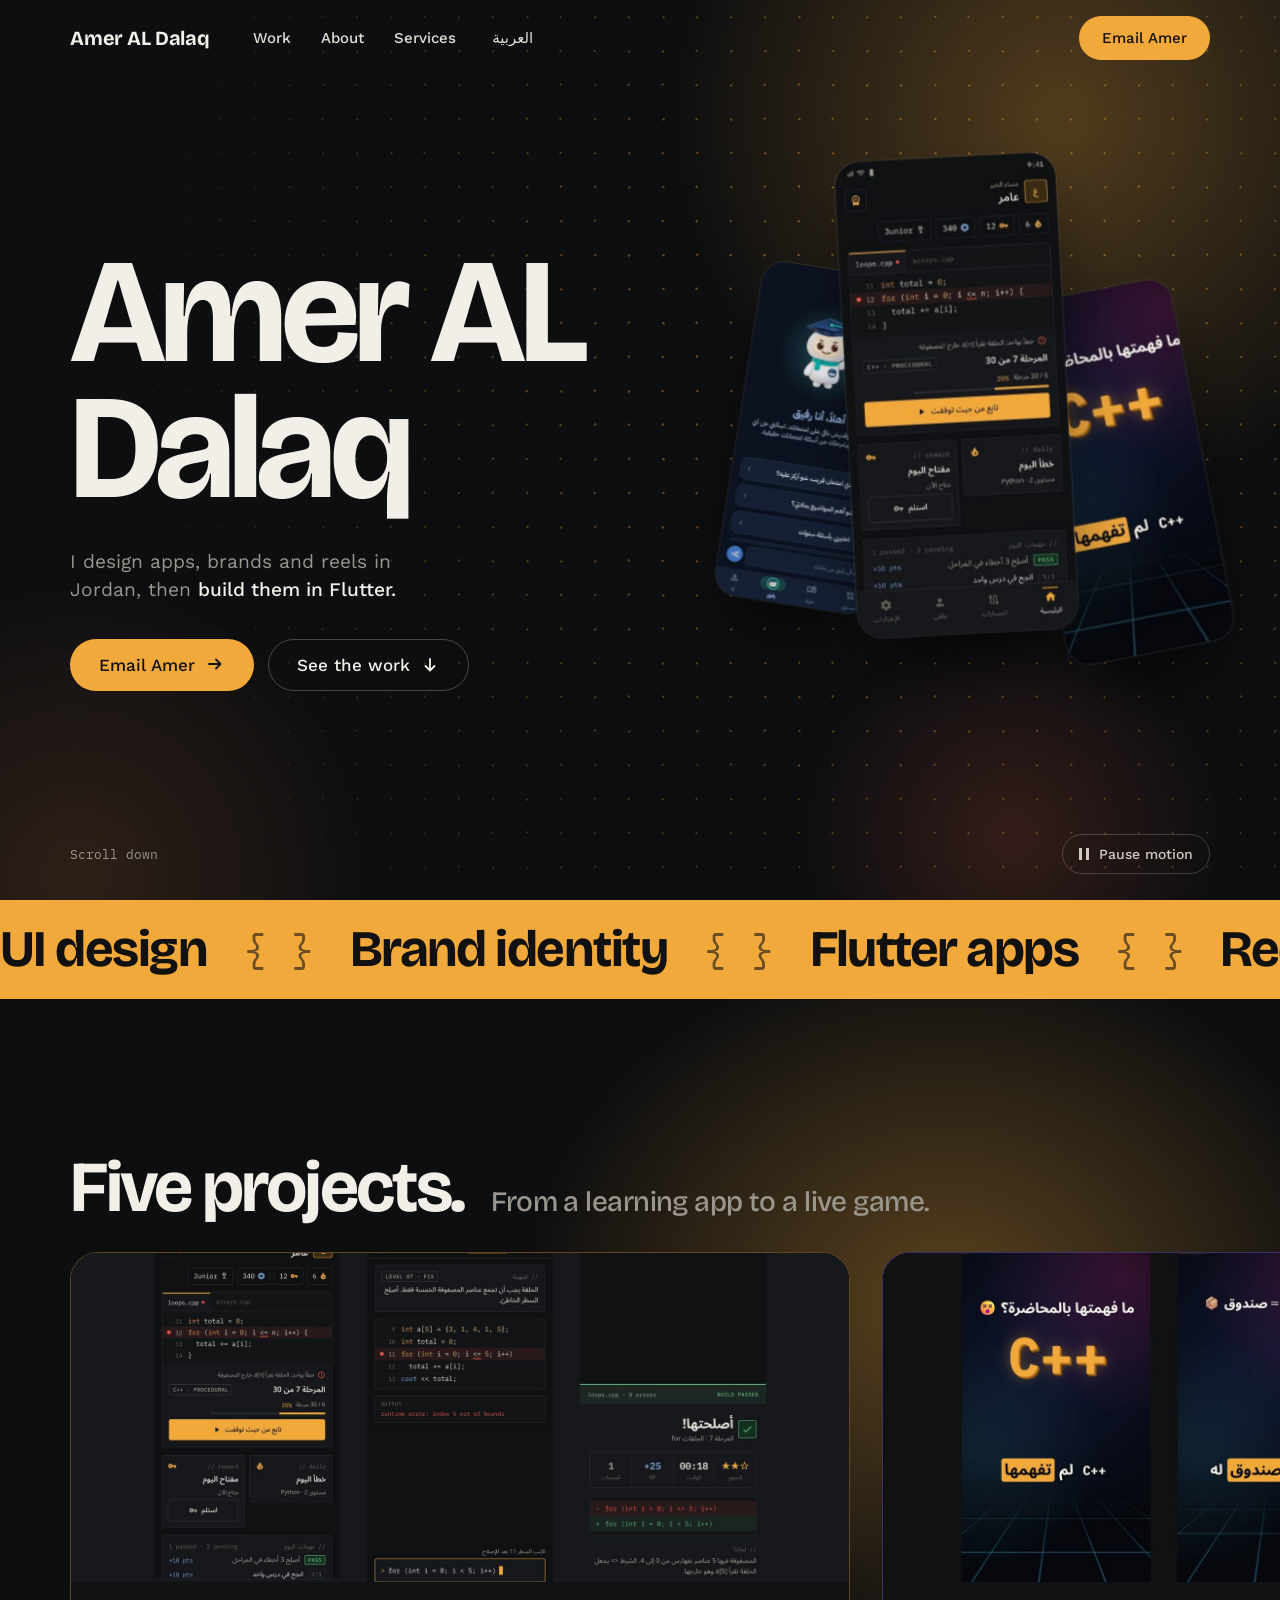
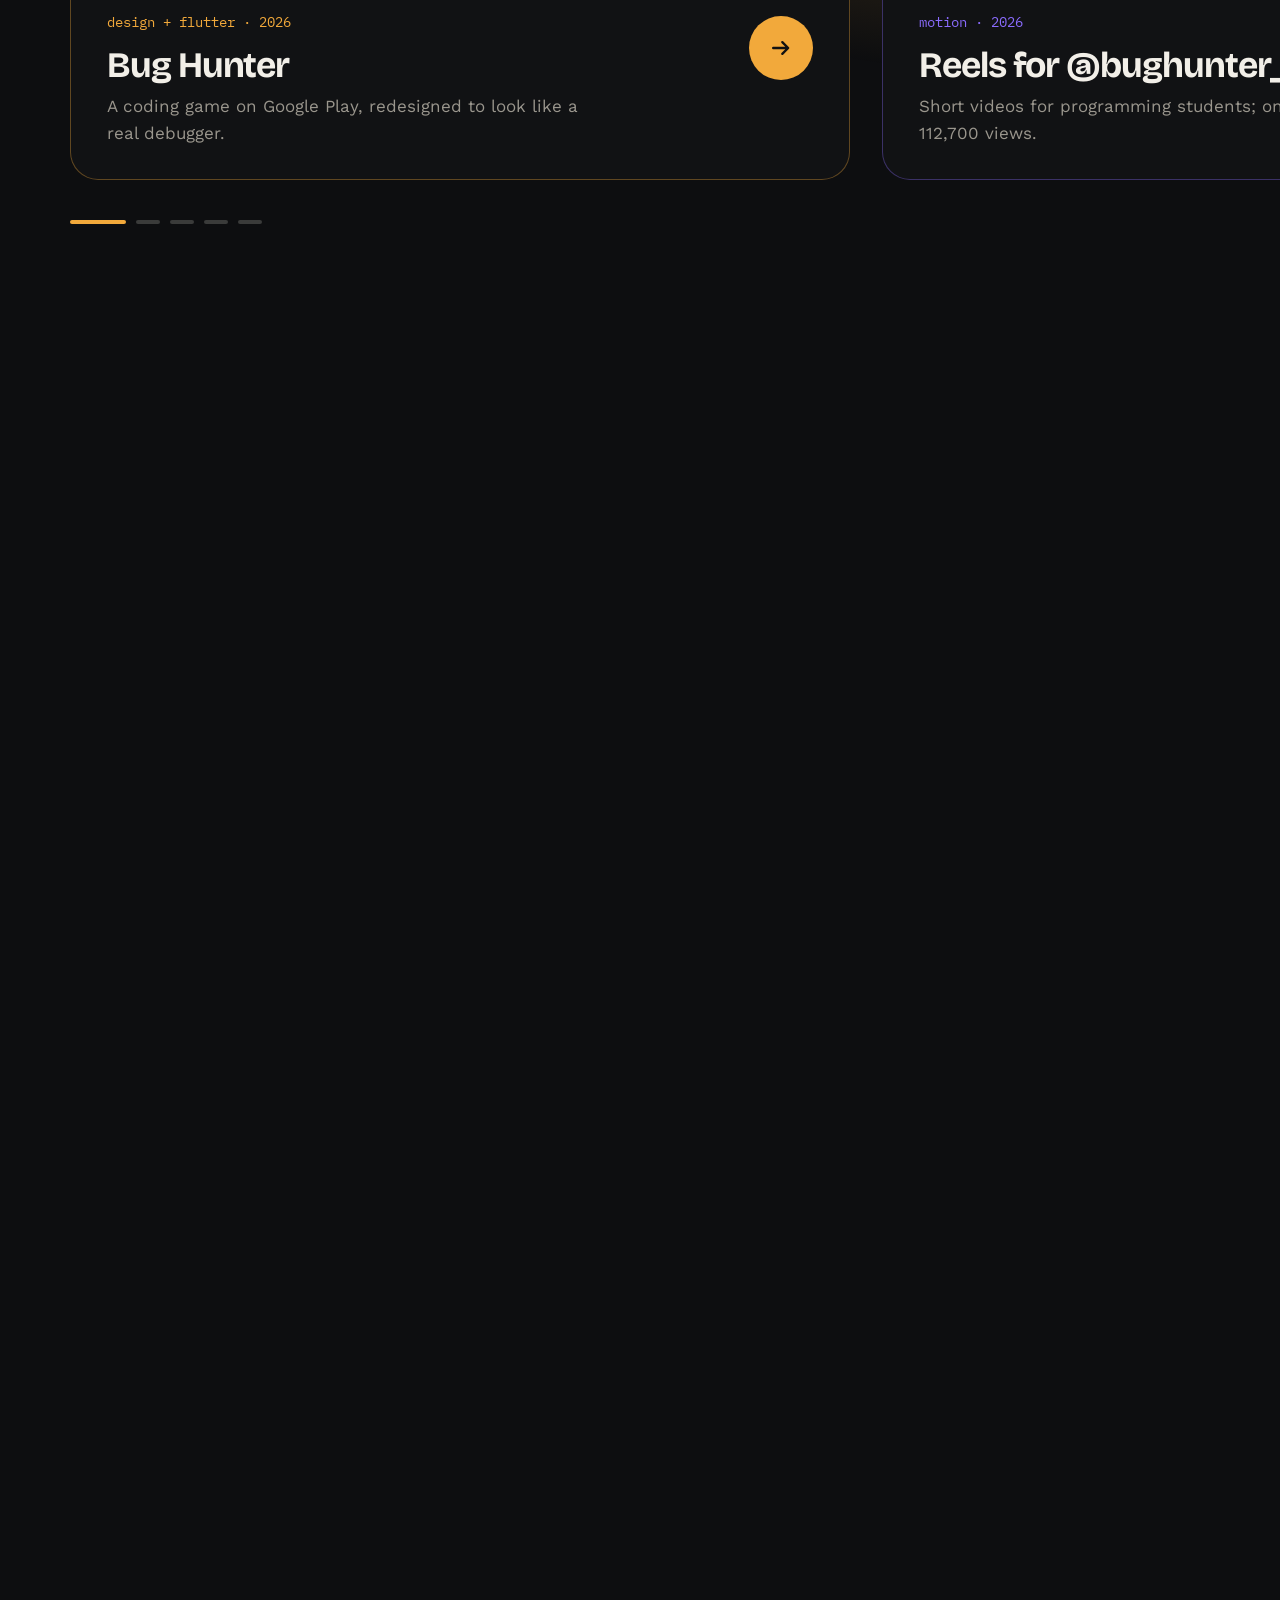
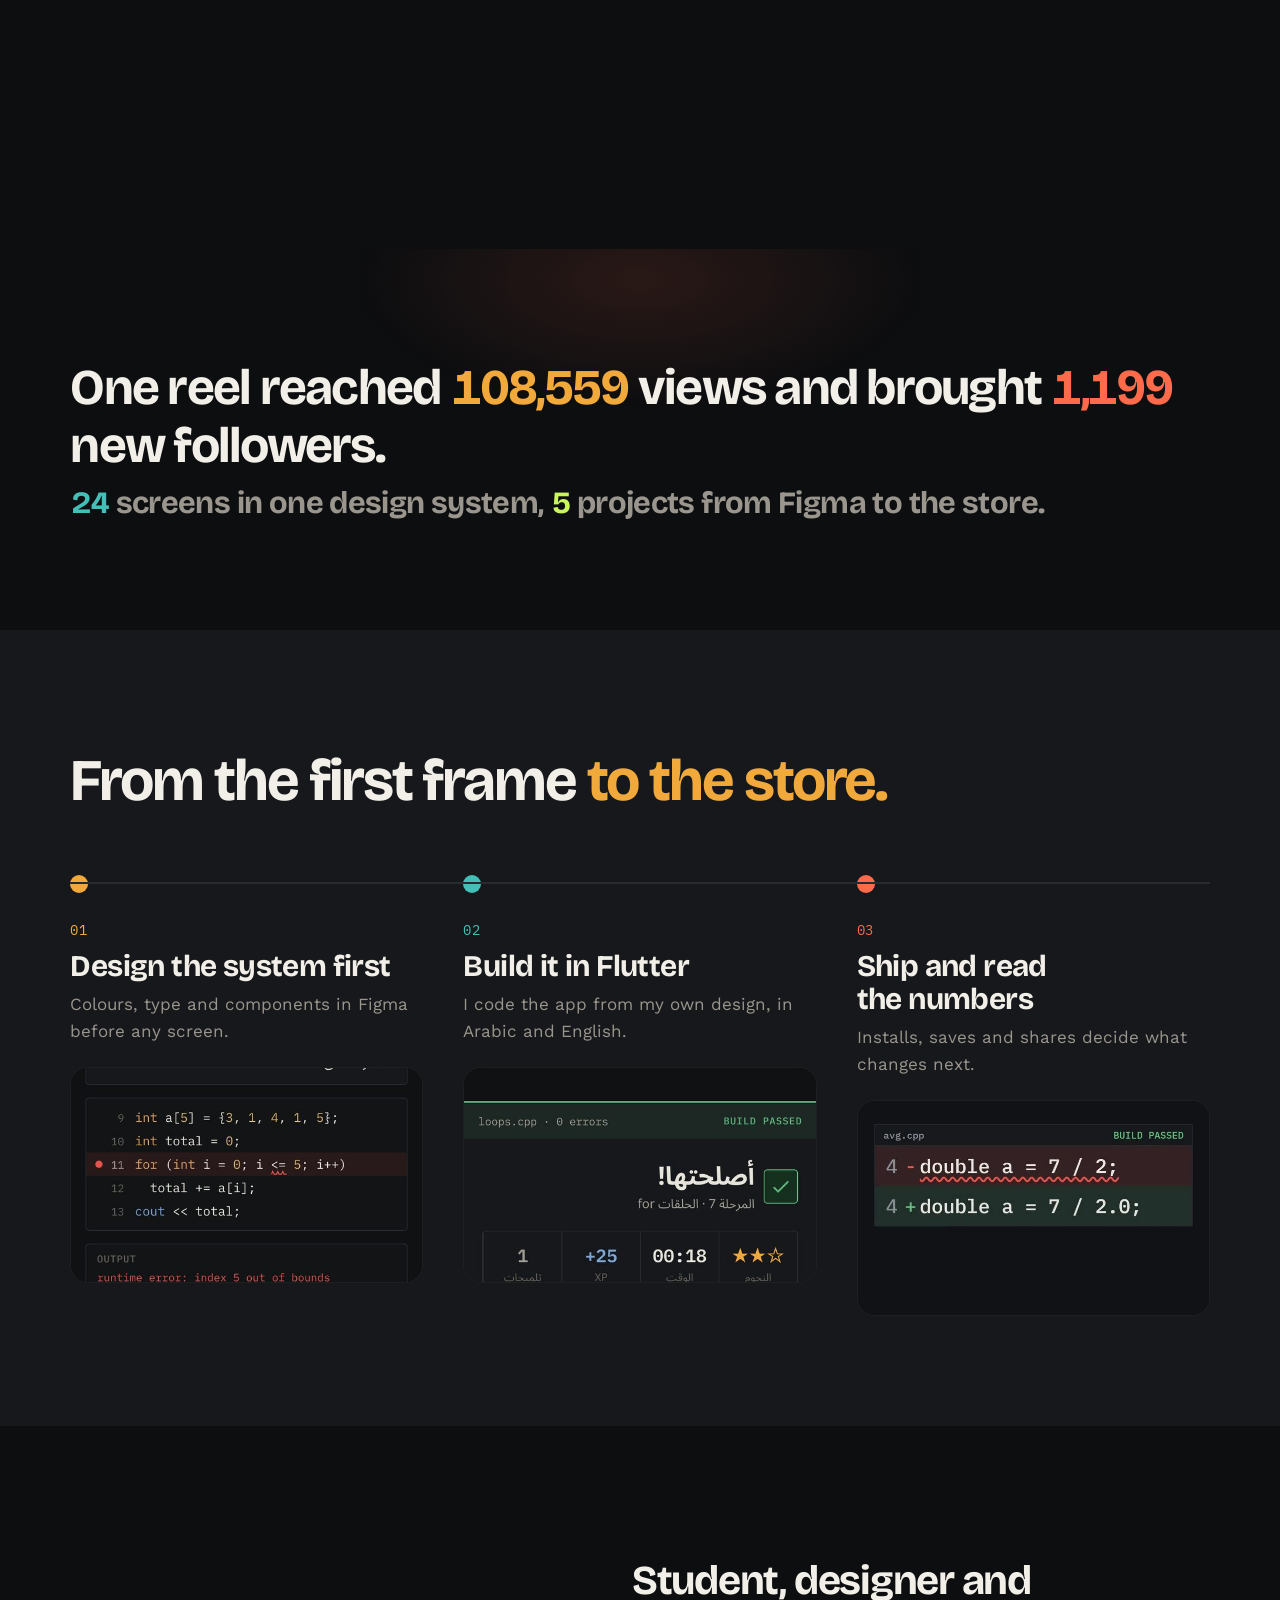
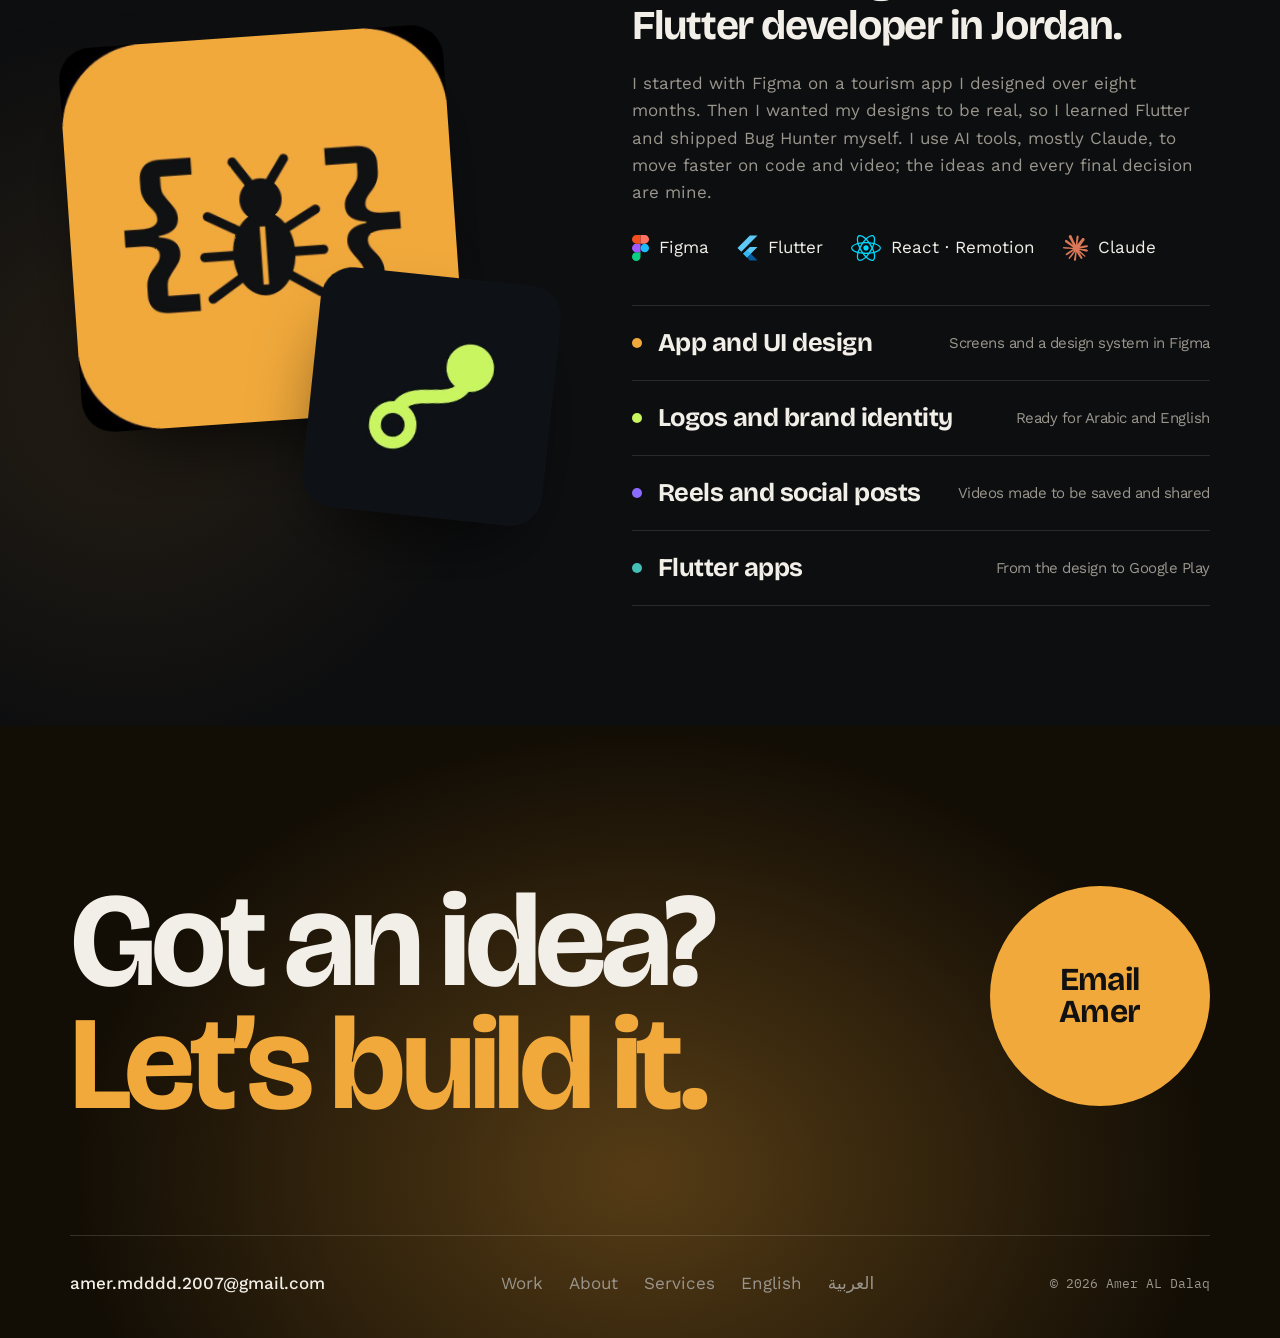
==== commit 66fe74f4: "Bug Hunter: How I built it section (stack + real code); keep C++ left-to-right inside Arabic Co-Auth" ====
--- a/index.html
+++ b/index.html
@@ -86,7 +86,7 @@
             <div class="card__body"><span class="card__tag" data-ar="تصميم + Flutter · 2026">design + flutter · 2026</span><h3>Bug Hunter</h3><p data-ar="لعبة برمجة على Google Play، أعدت تصميمها لتشبه أداة تصحيح حقيقية.">A coding game on Google Play, redesigned to look like a real debugger.</p><span class="card__go"><svg class="ic" viewBox="0 0 20 20" aria-hidden="true"><path d="M4 10h11M11 5.5 15.5 10 11 14.5" fill="none" stroke="currentColor" stroke-width="1.8" stroke-linecap="round" stroke-linejoin="round"/></svg></span></div>
           </a>
           <a class="card" style="--c: var(--violet)" href="work/reels.html">
-            <div class="card__img"><img src="img/cover-reels-800.jpg" srcset="img/cover-reels-800.jpg 800w, img/cover-reels.jpg 1600w" sizes="(min-width: 900px) 820px, 92vw" alt="Frames from the C++ in a minute reel and a bug-fix reel" data-ar-alt="لقطات من فيديو C++ بدقيقة وفيديو تصحيح خطأ" style="view-transition-name: p-reels" loading="lazy" width="1600" height="1200"></div>
+            <div class="card__img"><img src="img/cover-reels-800.jpg" srcset="img/cover-reels-800.jpg 800w, img/cover-reels.jpg 1600w" sizes="(min-width: 900px) 820px, 92vw" alt="Frames from the C++ in a minute reel and a bug-fix reel" data-ar-alt="لقطات من فيديو ⁦C++⁩ بدقيقة وفيديو تصحيح خطأ" style="view-transition-name: p-reels" loading="lazy" width="1600" height="1200"></div>
             <div class="card__body"><span class="card__tag" data-ar="موشن · 2026">motion · 2026</span><h3 data-ar="فيديوهات @bughunter_code">Reels for @bughunter_code</h3><p data-ar="فيديوهات قصيرة لطلاب البرمجة؛ أحدها وصل إلى 112,700 مشاهدة.">Short videos for programming students; one reached 112,700 views.</p><span class="card__go"><svg class="ic" viewBox="0 0 20 20" aria-hidden="true"><path d="M4 10h11M11 5.5 15.5 10 11 14.5" fill="none" stroke="currentColor" stroke-width="1.8" stroke-linecap="round" stroke-linejoin="round"/></svg></span></div>
           </a>
           <a class="card" style="--c: var(--lime)" href="work/wasla.html">
